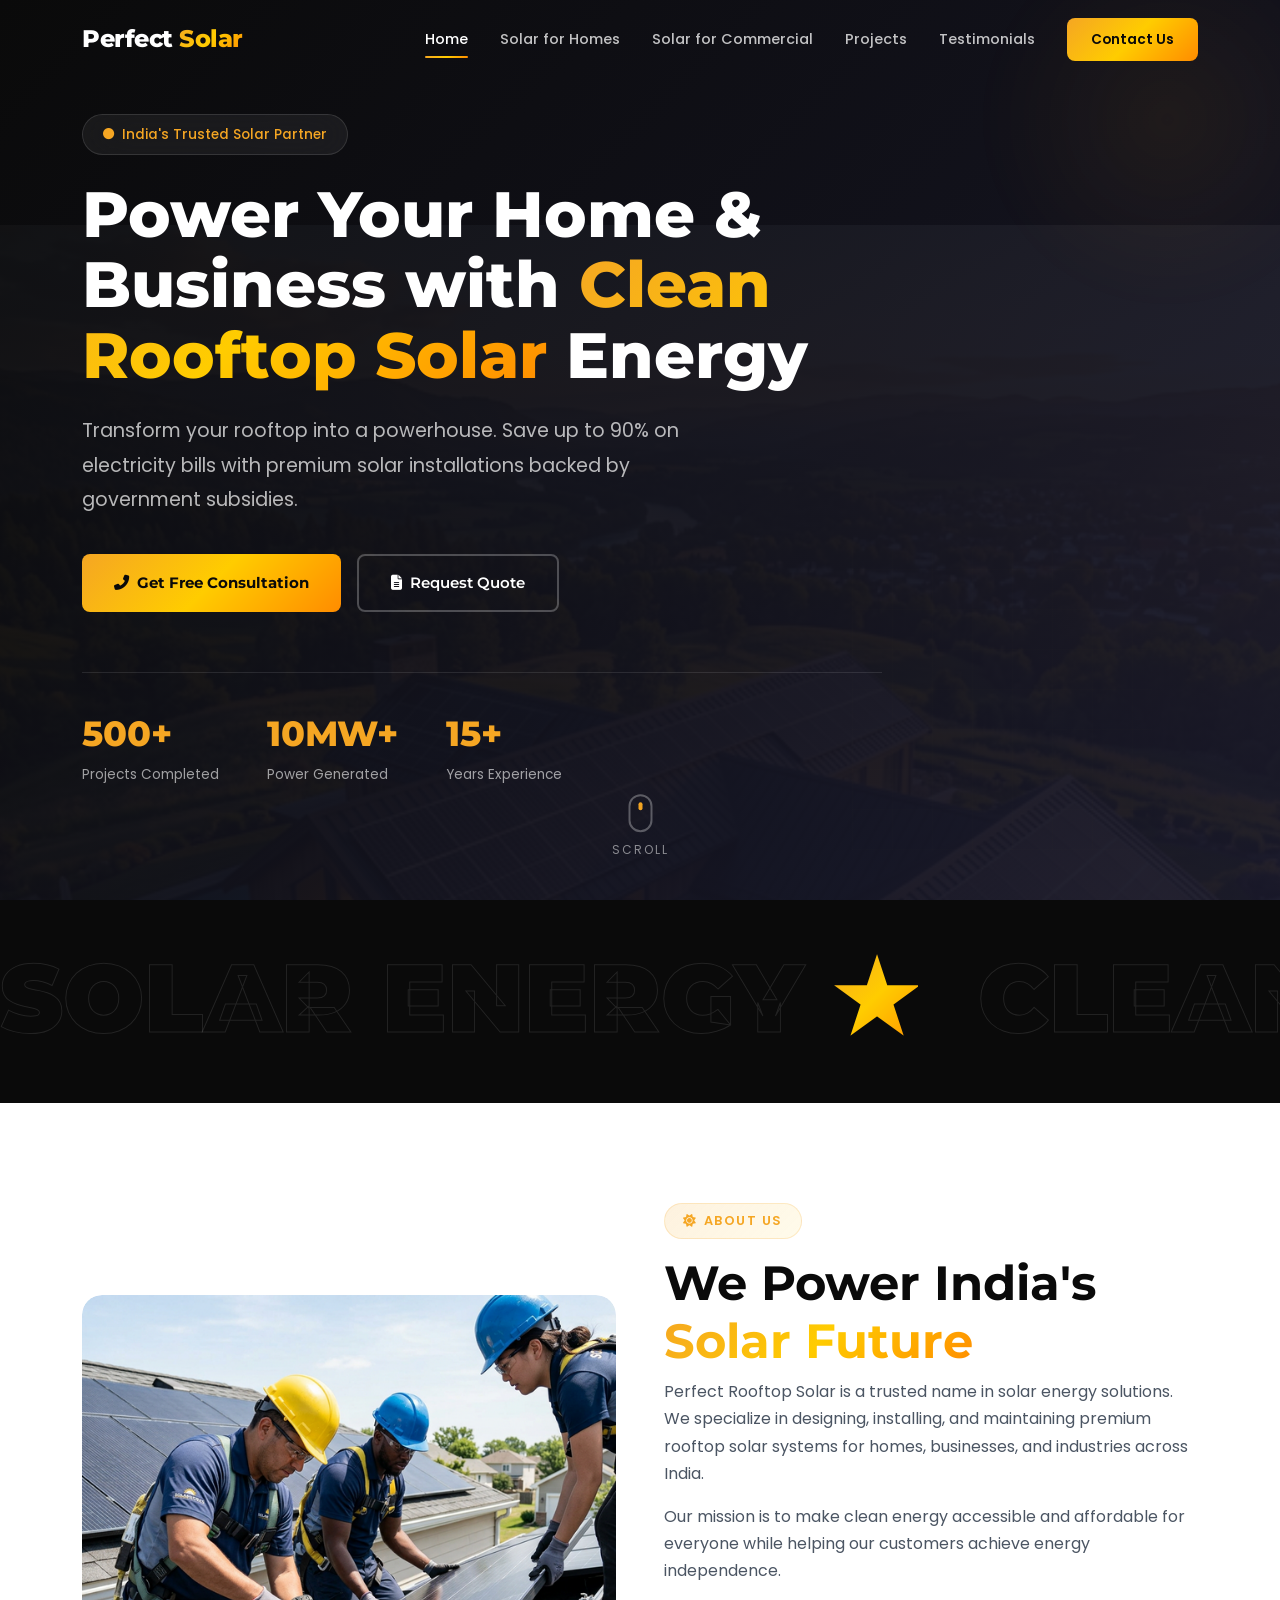
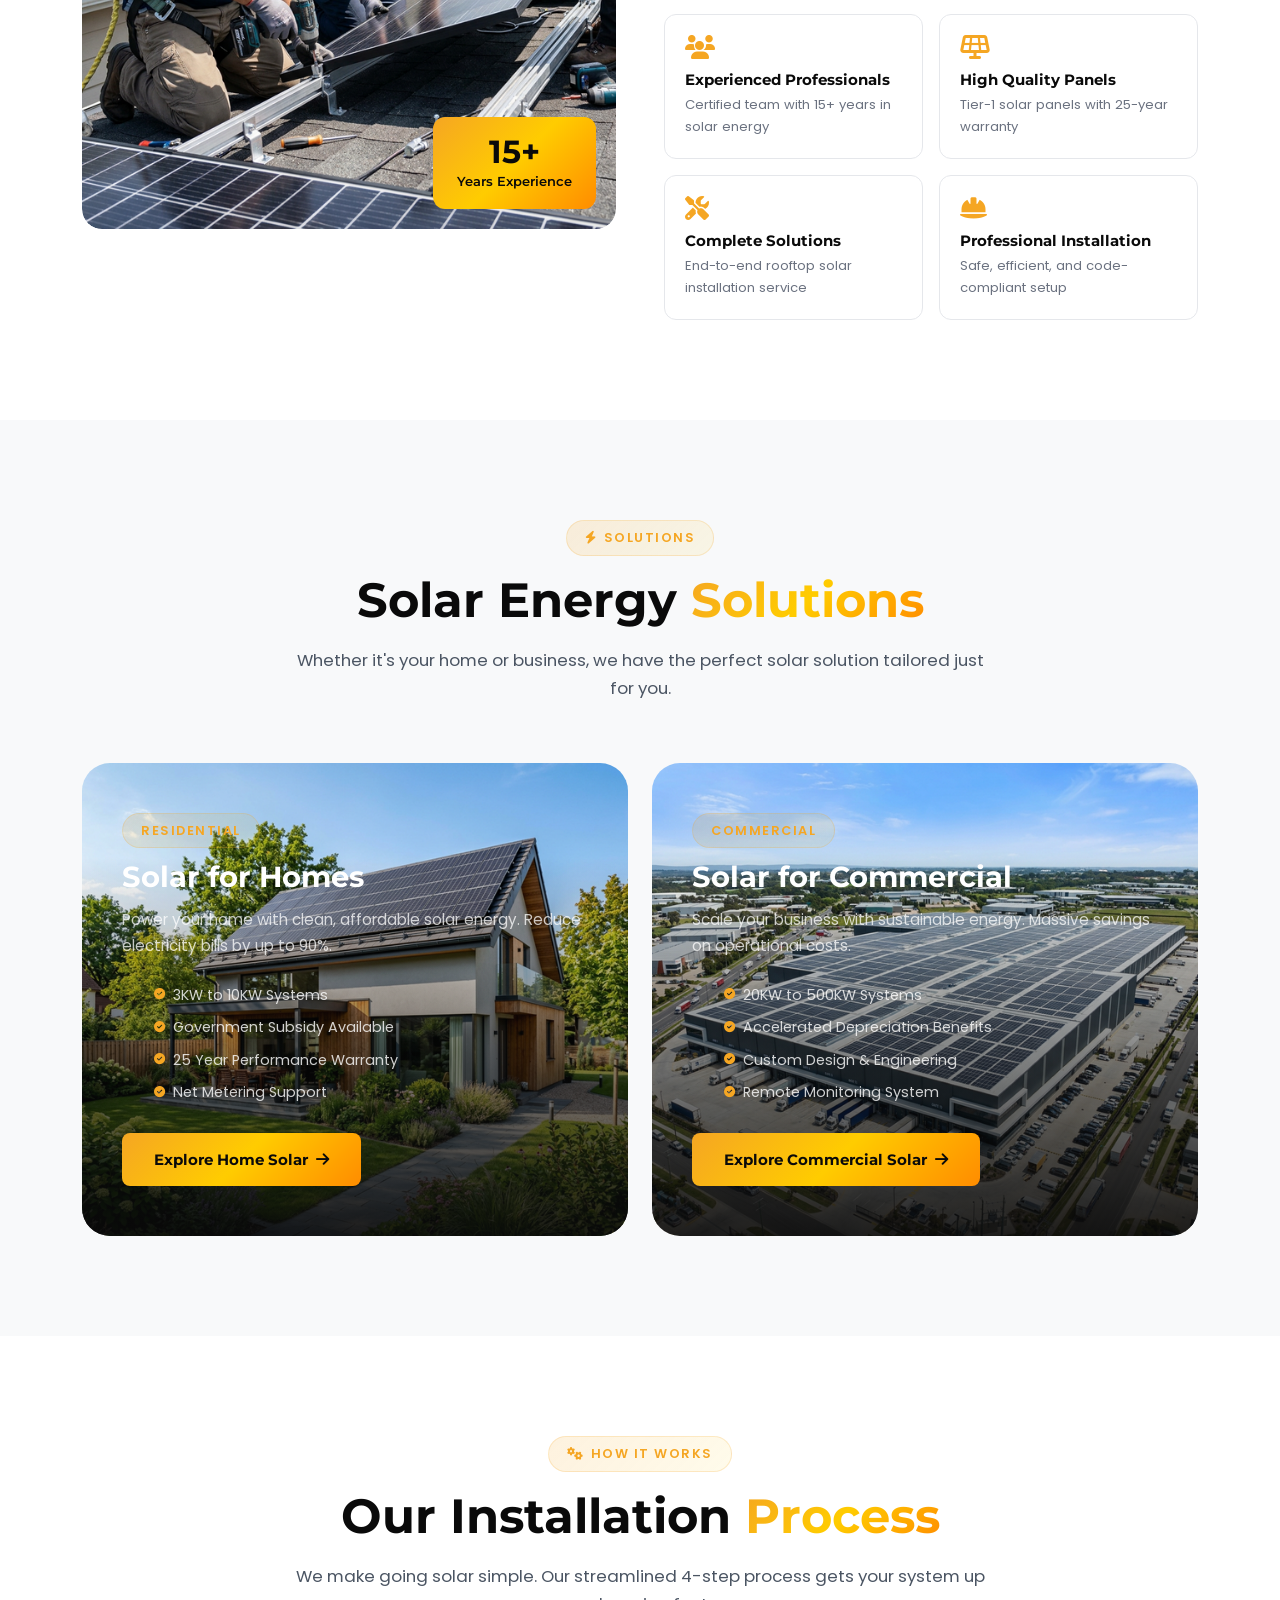
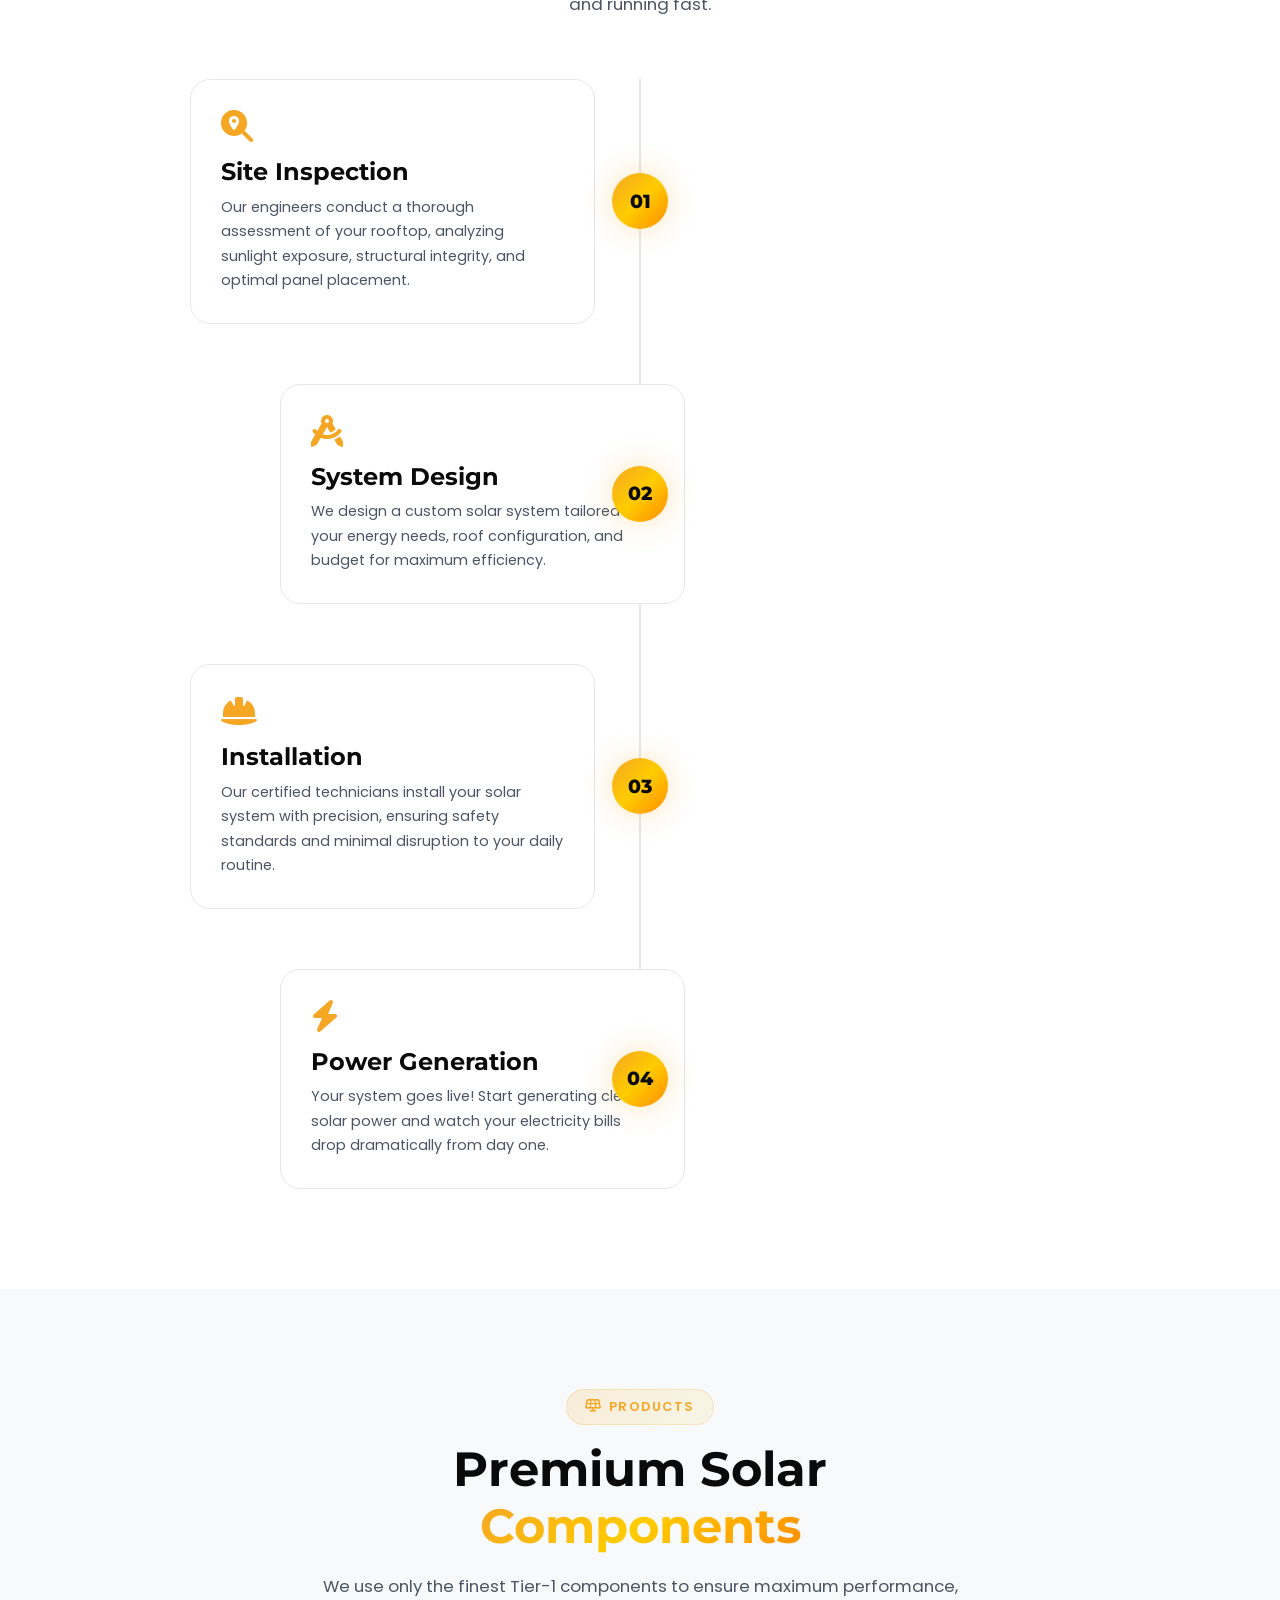
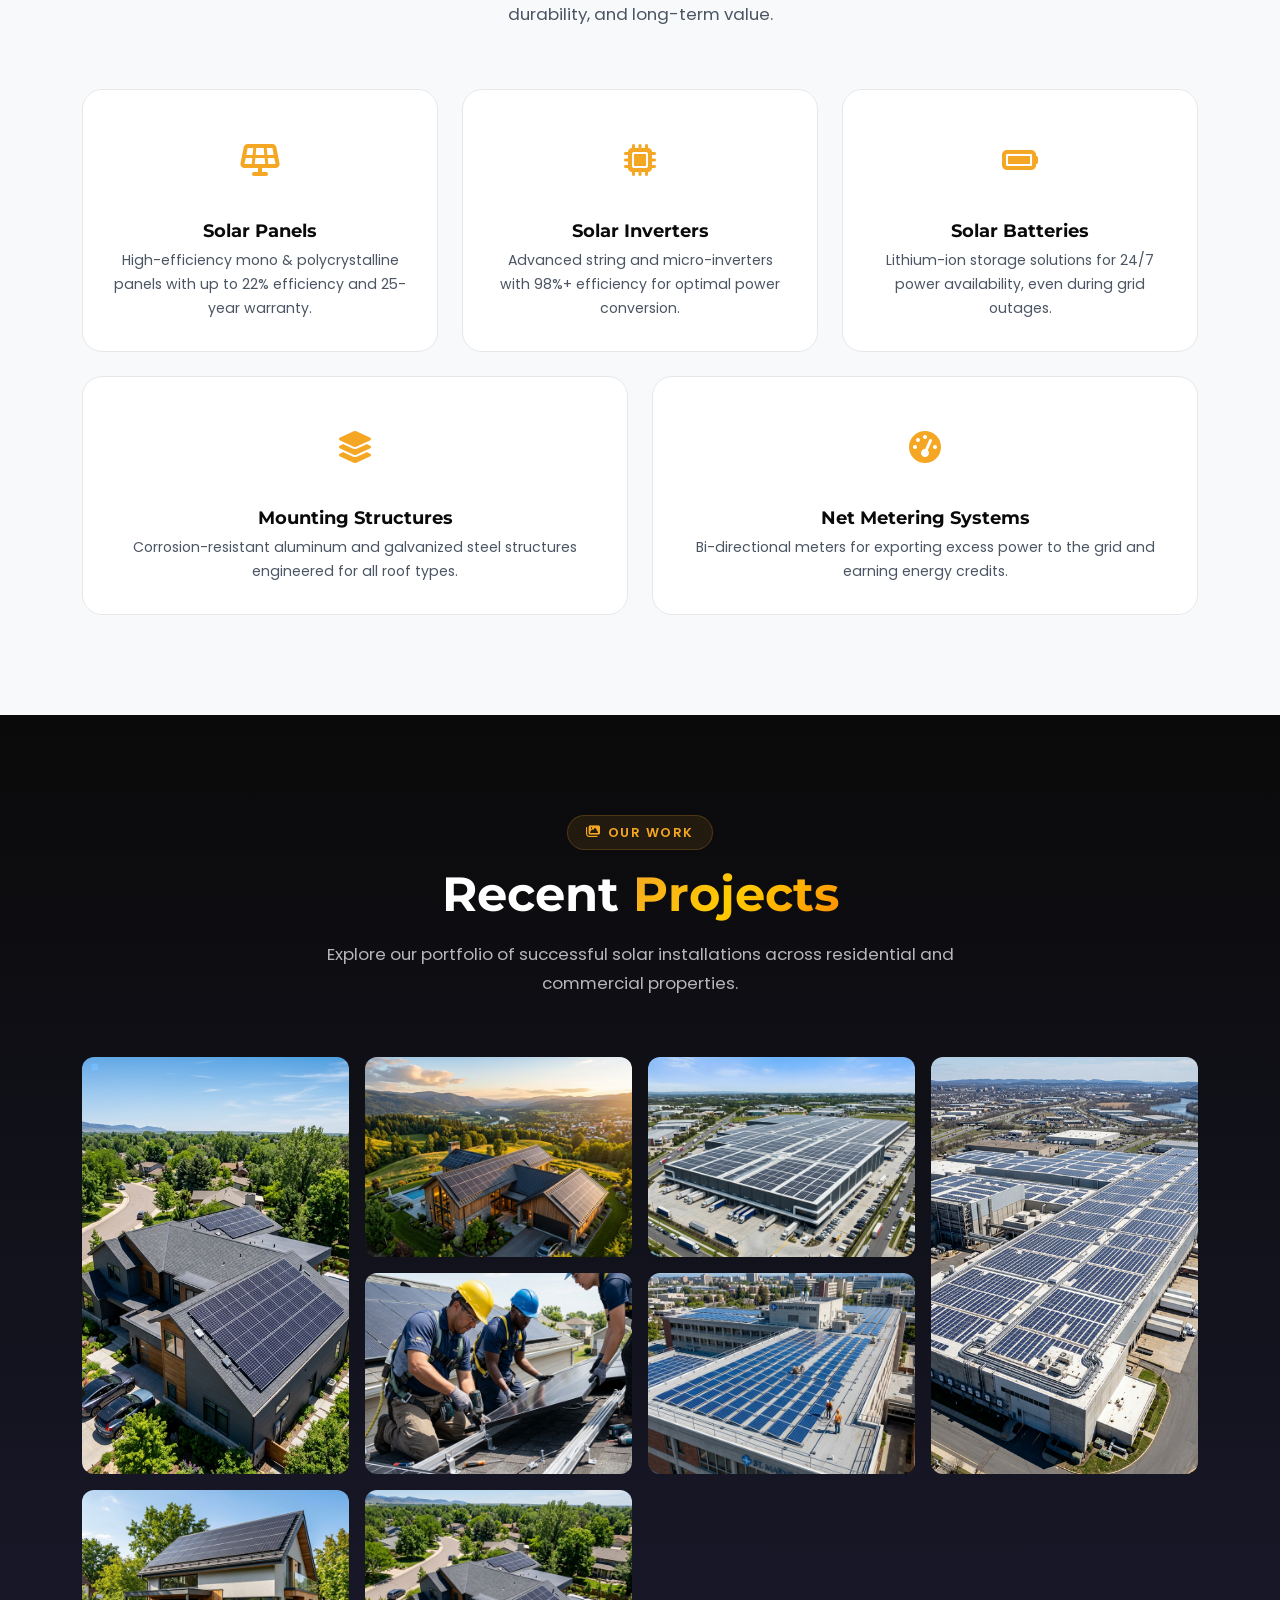
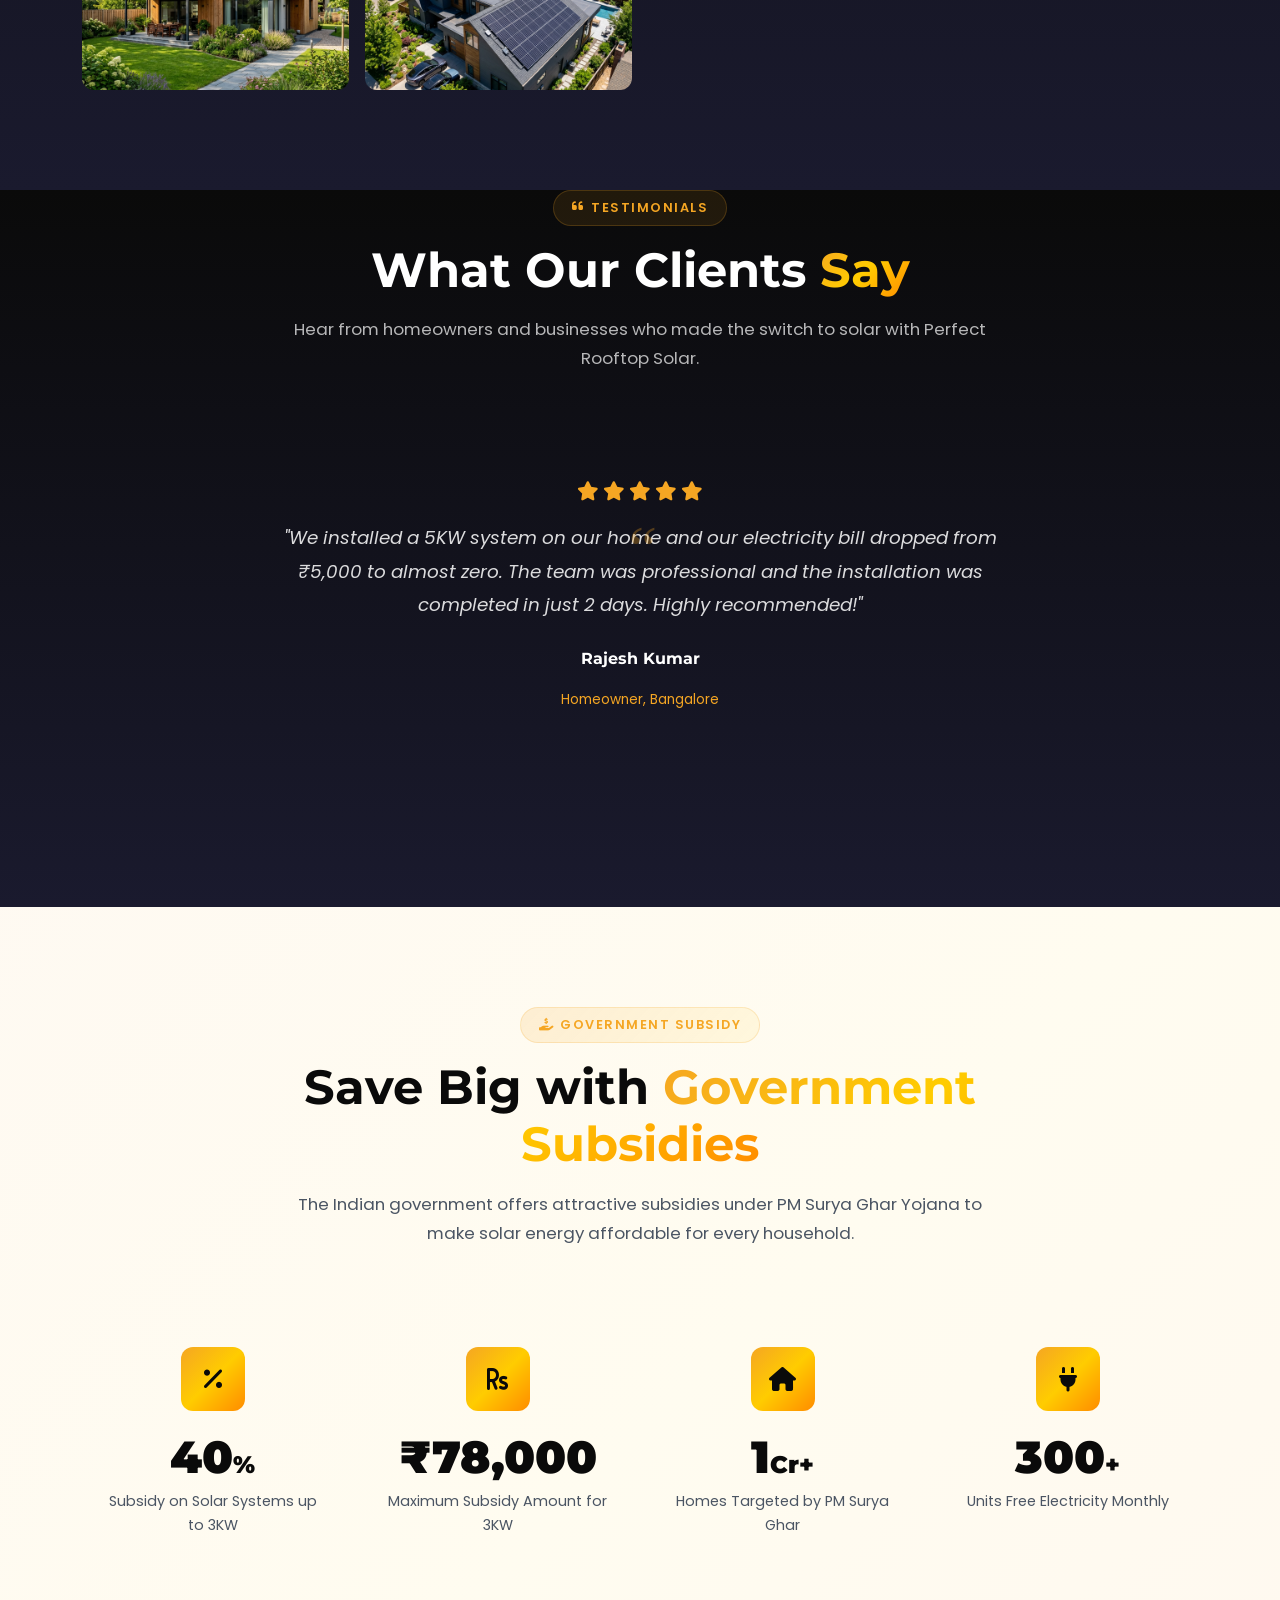
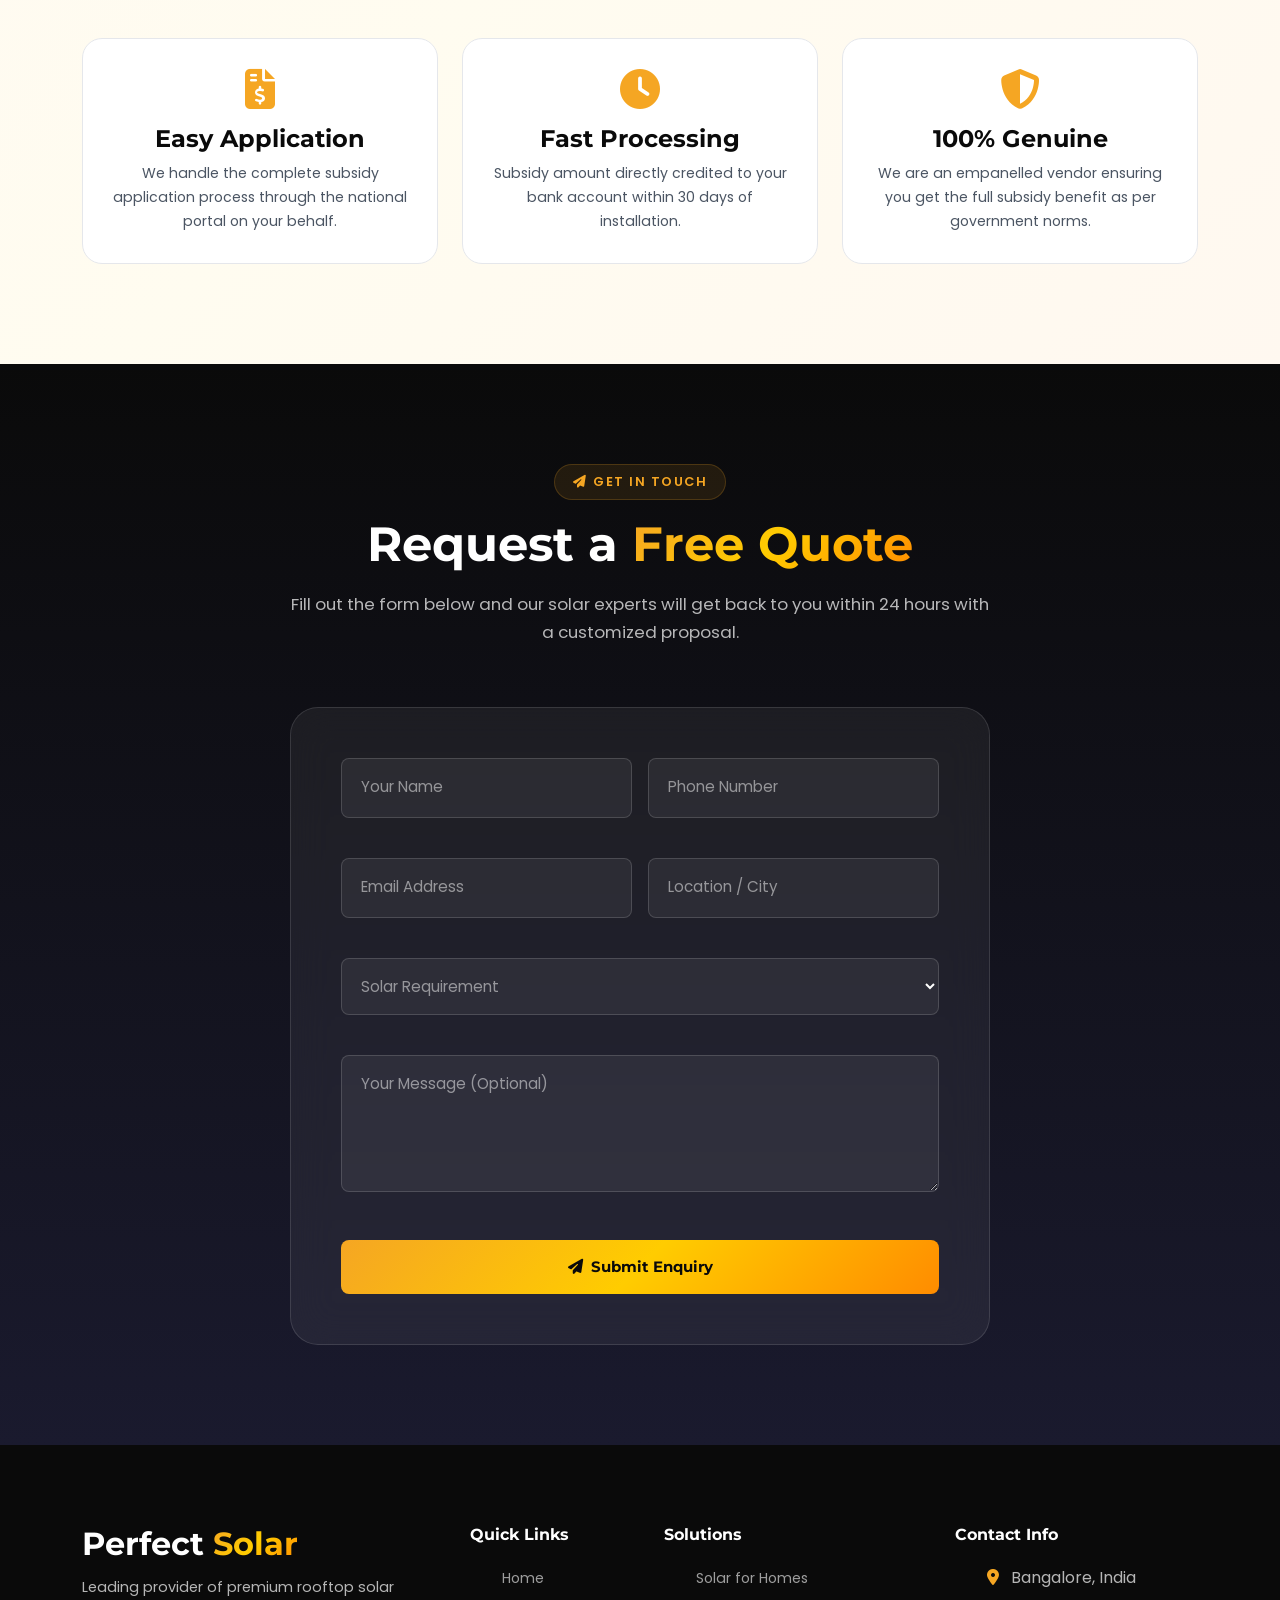
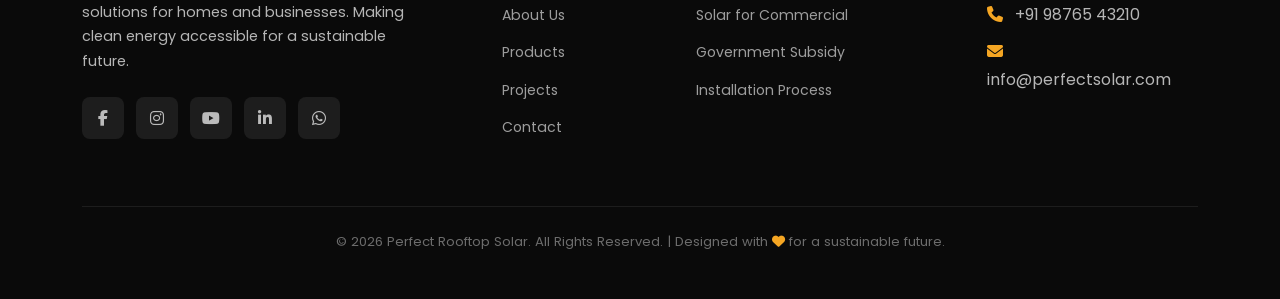
==== index.html @ 17b09c5e "first commit" ====
<!DOCTYPE html>
<html lang="en">
<head>
  <meta charset="UTF-8">
  <meta name="viewport" content="width=device-width, initial-scale=1.0">
  <meta name="description" content="Perfect Rooftop Solar - Premium solar energy solutions for homes and businesses. Get clean, affordable rooftop solar power with professional installation and government subsidies.">
  <title>Perfect Rooftop Solar — Clean Energy for Homes & Businesses</title>

  <!-- Bootstrap 5 -->
  <link href="https://cdn.jsdelivr.net/npm/bootstrap@5.3.2/dist/css/bootstrap.min.css" rel="stylesheet">
  <!-- Font Awesome 6 -->
  <link rel="stylesheet" href="https://cdnjs.cloudflare.com/ajax/libs/font-awesome/6.5.1/css/all.min.css">
  <!-- AOS -->
  <link href="https://unpkg.com/aos@2.3.4/dist/aos.css" rel="stylesheet">
  <!-- Custom CSS -->
  <link rel="stylesheet" href="css/styles.css">
</head>
<body>

  <!-- Scroll Progress -->
  <div id="scroll-progress"></div>

  <!-- Preloader -->
  <div class="preloader" id="preloader">
    <div class="preloader-sun"></div>
    <div class="preloader-text">Perfect Rooftop Solar</div>
  </div>

  <!-- ==================== NAVBAR ==================== -->
  <nav class="navbar-main" id="navbar">
    <div class="container">
      <div class="d-flex align-items-center justify-content-between">
        <a href="index.html" class="navbar-brand-logo">
          Perfect <span>Solar</span>
        </a>
        <div class="nav-links" id="navLinks">
          <a href="index.html" class="active">Home</a>
          <a href="solar-for-homes.html">Solar for Homes</a>
          <a href="solar-for-commercial.html">Solar for Commercial</a>
          <a href="#projects">Projects</a>
          <a href="#testimonials">Testimonials</a>
          <a href="contact.html" class="nav-cta">Contact Us</a>
        </div>
        <div class="hamburger" id="hamburger">
          <span></span>
          <span></span>
          <span></span>
        </div>
      </div>
    </div>
  </nav>

  <!-- Mobile Menu Overlay -->
  <div class="mobile-menu-overlay" id="mobileMenu">
    <div class="mobile-menu-links">
      <a href="index.html">Home</a>
      <a href="solar-for-homes.html">Solar for Homes</a>
      <a href="solar-for-commercial.html">Solar for Commercial</a>
      <a href="#projects">Projects</a>
      <a href="#testimonials">Testimonials</a>
      <a href="contact.html">Contact</a>
    </div>
  </div>

  <!-- ==================== HERO SECTION ==================== -->
  <section class="hero-section" id="home">
    <div class="hero-bg" style="background-image: url('images/solar-hero.png')"></div>
    <div class="hero-overlay"></div>

    <!-- Floating Elements -->
    <div class="hero-float-element sun-circle"></div>
    <div class="hero-float-element grid-lines"></div>

    <div class="container">
      <div class="hero-content">
        <div class="hero-badge" data-aos="fade-down" data-aos-delay="200">
          <i class="fas fa-circle"></i>
          India's Trusted Solar Partner
        </div>
        <h1 class="hero-title">
          Power Your Home &amp; Business with <span class="highlight">Clean Rooftop Solar</span> Energy
        </h1>
        <p class="hero-subtitle">
          Transform your rooftop into a powerhouse. Save up to 90% on electricity bills with premium solar installations backed by government subsidies.
        </p>
        <div class="hero-buttons">
          <a href="contact.html" class="btn-solar ripple">
            <i class="fas fa-phone-alt"></i> Get Free Consultation
          </a>
          <a href="#enquiry" class="btn-outline-solar">
            <i class="fas fa-file-alt"></i> Request Quote
          </a>
        </div>

        <div class="hero-stats">
          <div class="hero-stat">
            <h3><span class="counter" data-target="500">0</span>+</h3>
            <p>Projects Completed</p>
          </div>
          <div class="hero-stat">
            <h3><span class="counter" data-target="10">0</span>MW+</h3>
            <p>Power Generated</p>
          </div>
          <div class="hero-stat">
            <h3><span class="counter" data-target="15">0</span>+</h3>
            <p>Years Experience</p>
          </div>
        </div>
      </div>
    </div>

    <!-- Scroll Indicator -->
    <div class="scroll-indicator">
      <div class="scroll-mouse"></div>
      <span>Scroll</span>
    </div>
  </section>

  <!-- ==================== SCROLLING TEXT ==================== -->
  <div class="scroll-text-section">
    <div class="scroll-text-track">
      <h2>SOLAR ENERGY <span>★</span></h2>
      <h2>CLEAN POWER <span>★</span></h2>
      <h2>ROOFTOP SOLAR <span>★</span></h2>
      <h2>SAVE ENERGY <span>★</span></h2>
      <h2>SOLAR ENERGY <span>★</span></h2>
      <h2>CLEAN POWER <span>★</span></h2>
      <h2>ROOFTOP SOLAR <span>★</span></h2>
      <h2>SAVE ENERGY <span>★</span></h2>
    </div>
  </div>

  <!-- ==================== ABOUT SECTION ==================== -->
  <section class="section-padding" id="about">
    <div class="container">
      <div class="row align-items-center g-5">
        <div class="col-lg-6" data-aos="fade-right">
          <div class="about-image-wrapper">
            <img src="images/solar-about.png" alt="Solar installation team at work">
            <div class="about-image-badge">
              <h3>15+</h3>
              <p>Years Experience</p>
            </div>
          </div>
        </div>
        <div class="col-lg-6" data-aos="fade-left">
          <div class="section-badge">
            <i class="fas fa-sun"></i> About Us
          </div>
          <h2>We Power India's <span class="text-gradient">Solar Future</span></h2>
          <p>Perfect Rooftop Solar is a trusted name in solar energy solutions. We specialize in designing, installing, and maintaining premium rooftop solar systems for homes, businesses, and industries across India.</p>
          <p>Our mission is to make clean energy accessible and affordable for everyone while helping our customers achieve energy independence.</p>

          <div class="about-highlights">
            <div class="about-highlight-card" data-aos="fade-up" data-aos-delay="100">
              <i class="fas fa-users"></i>
              <h5>Experienced Professionals</h5>
              <p>Certified team with 15+ years in solar energy</p>
            </div>
            <div class="about-highlight-card" data-aos="fade-up" data-aos-delay="200">
              <i class="fas fa-solar-panel"></i>
              <h5>High Quality Panels</h5>
              <p>Tier-1 solar panels with 25-year warranty</p>
            </div>
            <div class="about-highlight-card" data-aos="fade-up" data-aos-delay="300">
              <i class="fas fa-tools"></i>
              <h5>Complete Solutions</h5>
              <p>End-to-end rooftop solar installation service</p>
            </div>
            <div class="about-highlight-card" data-aos="fade-up" data-aos-delay="400">
              <i class="fas fa-hard-hat"></i>
              <h5>Professional Installation</h5>
              <p>Safe, efficient, and code-compliant setup</p>
            </div>
          </div>
        </div>
      </div>
    </div>
  </section>

  <!-- ==================== SOLAR SOLUTIONS ==================== -->
  <section class="section-padding section-light-gray" id="solutions">
    <div class="container">
      <div class="section-header" data-aos="fade-up">
        <div class="section-badge">
          <i class="fas fa-bolt"></i> Solutions
        </div>
        <h2>Solar Energy <span class="text-gradient">Solutions</span></h2>
        <p>Whether it's your home or business, we have the perfect solar solution tailored just for you.</p>
      </div>

      <div class="row g-4">
        <div class="col-lg-6" data-aos="fade-up" data-aos-delay="100">
          <a href="solar-for-homes.html" class="solution-card">
            <div class="solution-card-bg" style="background-image: url('images/solar-home.png')"></div>
            <div class="solution-card-content">
              <div class="section-badge">Residential</div>
              <h3>Solar for Homes</h3>
              <p>Power your home with clean, affordable solar energy. Reduce electricity bills by up to 90%.</p>
              <ul>
                <li><i class="fas fa-check-circle"></i> 3KW to 10KW Systems</li>
                <li><i class="fas fa-check-circle"></i> Government Subsidy Available</li>
                <li><i class="fas fa-check-circle"></i> 25 Year Performance Warranty</li>
                <li><i class="fas fa-check-circle"></i> Net Metering Support</li>
              </ul>
              <span class="btn-solar">Explore Home Solar <i class="fas fa-arrow-right"></i></span>
            </div>
          </a>
        </div>
        <div class="col-lg-6" data-aos="fade-up" data-aos-delay="200">
          <a href="solar-for-commercial.html" class="solution-card">
            <div class="solution-card-bg" style="background-image: url('images/solar-commercial.png')"></div>
            <div class="solution-card-content">
              <div class="section-badge">Commercial</div>
              <h3>Solar for Commercial</h3>
              <p>Scale your business with sustainable energy. Massive savings on operational costs.</p>
              <ul>
                <li><i class="fas fa-check-circle"></i> 20KW to 500KW Systems</li>
                <li><i class="fas fa-check-circle"></i> Accelerated Depreciation Benefits</li>
                <li><i class="fas fa-check-circle"></i> Custom Design & Engineering</li>
                <li><i class="fas fa-check-circle"></i> Remote Monitoring System</li>
              </ul>
              <span class="btn-solar">Explore Commercial Solar <i class="fas fa-arrow-right"></i></span>
            </div>
          </a>
        </div>
      </div>
    </div>
  </section>

  <!-- ==================== INSTALLATION PROCESS ==================== -->
  <section class="section-padding" id="process">
    <div class="container">
      <div class="section-header" data-aos="fade-up">
        <div class="section-badge">
          <i class="fas fa-cogs"></i> How It Works
        </div>
        <h2>Our Installation <span class="text-gradient">Process</span></h2>
        <p>We make going solar simple. Our streamlined 4-step process gets your system up and running fast.</p>
      </div>

      <div class="process-timeline">
        <div class="process-step" data-aos="fade-up">
          <div class="process-step-content">
            <i class="fas fa-search-location"></i>
            <h4>Site Inspection</h4>
            <p>Our engineers conduct a thorough assessment of your rooftop, analyzing sunlight exposure, structural integrity, and optimal panel placement.</p>
          </div>
          <div class="process-step-number">01</div>
          <div style="width:45%"></div>
        </div>

        <div class="process-step" data-aos="fade-up" data-aos-delay="100">
          <div style="width:45%"></div>
          <div class="process-step-number">02</div>
          <div class="process-step-content">
            <i class="fas fa-drafting-compass"></i>
            <h4>System Design</h4>
            <p>We design a custom solar system tailored to your energy needs, roof configuration, and budget for maximum efficiency.</p>
          </div>
        </div>

        <div class="process-step" data-aos="fade-up" data-aos-delay="200">
          <div class="process-step-content">
            <i class="fas fa-hard-hat"></i>
            <h4>Installation</h4>
            <p>Our certified technicians install your solar system with precision, ensuring safety standards and minimal disruption to your daily routine.</p>
          </div>
          <div class="process-step-number">03</div>
          <div style="width:45%"></div>
        </div>

        <div class="process-step" data-aos="fade-up" data-aos-delay="300">
          <div style="width:45%"></div>
          <div class="process-step-number">04</div>
          <div class="process-step-content">
            <i class="fas fa-bolt"></i>
            <h4>Power Generation</h4>
            <p>Your system goes live! Start generating clean solar power and watch your electricity bills drop dramatically from day one.</p>
          </div>
        </div>
      </div>
    </div>
  </section>

  <!-- ==================== PRODUCTS SECTION ==================== -->
  <section class="section-padding section-light-gray" id="products">
    <div class="container">
      <div class="section-header" data-aos="fade-up">
        <div class="section-badge">
          <i class="fas fa-solar-panel"></i> Products
        </div>
        <h2>Premium Solar <span class="text-gradient">Components</span></h2>
        <p>We use only the finest Tier-1 components to ensure maximum performance, durability, and long-term value.</p>
      </div>

      <div class="row g-4">
        <div class="col-lg-4 col-md-6" data-aos="fade-up" data-aos-delay="100">
          <div class="product-card tilt-card">
            <div class="product-card-icon"><i class="fas fa-solar-panel"></i></div>
            <h4>Solar Panels</h4>
            <p>High-efficiency mono & polycrystalline panels with up to 22% efficiency and 25-year warranty.</p>
          </div>
        </div>
        <div class="col-lg-4 col-md-6" data-aos="fade-up" data-aos-delay="150">
          <div class="product-card tilt-card">
            <div class="product-card-icon"><i class="fas fa-microchip"></i></div>
            <h4>Solar Inverters</h4>
            <p>Advanced string and micro-inverters with 98%+ efficiency for optimal power conversion.</p>
          </div>
        </div>
        <div class="col-lg-4 col-md-6" data-aos="fade-up" data-aos-delay="200">
          <div class="product-card tilt-card">
            <div class="product-card-icon"><i class="fas fa-battery-full"></i></div>
            <h4>Solar Batteries</h4>
            <p>Lithium-ion storage solutions for 24/7 power availability, even during grid outages.</p>
          </div>
        </div>
        <div class="col-lg-6 col-md-6" data-aos="fade-up" data-aos-delay="250">
          <div class="product-card tilt-card">
            <div class="product-card-icon"><i class="fas fa-layer-group"></i></div>
            <h4>Mounting Structures</h4>
            <p>Corrosion-resistant aluminum and galvanized steel structures engineered for all roof types.</p>
          </div>
        </div>
        <div class="col-lg-6 col-md-6" data-aos="fade-up" data-aos-delay="300">
          <div class="product-card tilt-card">
            <div class="product-card-icon"><i class="fas fa-tachometer-alt"></i></div>
            <h4>Net Metering Systems</h4>
            <p>Bi-directional meters for exporting excess power to the grid and earning energy credits.</p>
          </div>
        </div>
      </div>
    </div>
  </section>

  <!-- ==================== PROJECTS GALLERY ==================== -->
  <section class="section-padding section-dark" id="projects">
    <div class="container">
      <div class="section-header" data-aos="fade-up">
        <div class="section-badge">
          <i class="fas fa-images"></i> Our Work
        </div>
        <h2>Recent <span class="text-gradient">Projects</span></h2>
        <p>Explore our portfolio of successful solar installations across residential and commercial properties.</p>
      </div>

      <div class="gallery-grid">
        <div class="gallery-item" data-aos="fade-up" data-aos-delay="100">
          <img src="images/solar-project1.png" alt="Residential solar installation">
          <div class="gallery-overlay"><i class="fas fa-expand"></i></div>
        </div>
        <div class="gallery-item" data-aos="fade-up" data-aos-delay="150">
          <img src="images/solar-hero.png" alt="Rooftop solar panels">
          <div class="gallery-overlay"><i class="fas fa-expand"></i></div>
        </div>
        <div class="gallery-item" data-aos="fade-up" data-aos-delay="200">
          <img src="images/solar-commercial.png" alt="Commercial solar project">
          <div class="gallery-overlay"><i class="fas fa-expand"></i></div>
        </div>
        <div class="gallery-item" data-aos="fade-up" data-aos-delay="250">
          <img src="images/solar-project2.png" alt="Industrial solar installation">
          <div class="gallery-overlay"><i class="fas fa-expand"></i></div>
        </div>
        <div class="gallery-item" data-aos="fade-up" data-aos-delay="300">
          <img src="images/solar-about.png" alt="Solar panel team">
          <div class="gallery-overlay"><i class="fas fa-expand"></i></div>
        </div>
        <div class="gallery-item" data-aos="fade-up" data-aos-delay="350">
          <img src="images/solar-project3.png" alt="Institutional solar project">
          <div class="gallery-overlay"><i class="fas fa-expand"></i></div>
        </div>
        <div class="gallery-item" data-aos="fade-up" data-aos-delay="400">
          <img src="images/solar-home.png" alt="Home solar setup">
          <div class="gallery-overlay"><i class="fas fa-expand"></i></div>
        </div>
        <div class="gallery-item" data-aos="fade-up" data-aos-delay="450">
          <img src="images/solar-project1.png" alt="Solar array installation">
          <div class="gallery-overlay"><i class="fas fa-expand"></i></div>
        </div>
      </div>
    </div>
  </section>

  <!-- Lightbox -->
  <div class="lightbox" id="lightbox">
    <button class="lightbox-close" id="lightboxClose"><i class="fas fa-times"></i></button>
    <button class="lightbox-nav lightbox-prev" id="lightboxPrev"><i class="fas fa-chevron-left"></i></button>
    <img src="" alt="Gallery image" id="lightboxImg">
    <button class="lightbox-nav lightbox-next" id="lightboxNext"><i class="fas fa-chevron-right"></i></button>
  </div>

  <!-- ==================== TESTIMONIALS ==================== -->
  <section class="section-padding section-dark" id="testimonials" style="padding-top: 0;">
    <div class="container">
      <div class="section-header" data-aos="fade-up">
        <div class="section-badge">
          <i class="fas fa-quote-left"></i> Testimonials
        </div>
        <h2>What Our Clients <span class="text-gradient">Say</span></h2>
        <p>Hear from homeowners and businesses who made the switch to solar with Perfect Rooftop Solar.</p>
      </div>

      <div class="testimonial-slider" data-aos="fade-up">
        <div class="testimonial-track" id="testimonialTrack">
          <div class="testimonial-card">
            <div class="stars">
              <i class="fas fa-star"></i><i class="fas fa-star"></i><i class="fas fa-star"></i><i class="fas fa-star"></i><i class="fas fa-star"></i>
            </div>
            <blockquote>"We installed a 5KW system on our home and our electricity bill dropped from ₹5,000 to almost zero. The team was professional and the installation was completed in just 2 days. Highly recommended!"</blockquote>
            <p class="author">Rajesh Kumar</p>
            <p class="role">Homeowner, Bangalore</p>
          </div>
          <div class="testimonial-card">
            <div class="stars">
              <i class="fas fa-star"></i><i class="fas fa-star"></i><i class="fas fa-star"></i><i class="fas fa-star"></i><i class="fas fa-star"></i>
            </div>
            <blockquote>"Perfect Rooftop Solar installed a 50KW system for our factory. The savings on electricity have been phenomenal. Their after-sales support and monitoring system is excellent."</blockquote>
            <p class="author">Priya Sharma</p>
            <p class="role">Factory Owner, Chennai</p>
          </div>
          <div class="testimonial-card">
            <div class="stars">
              <i class="fas fa-star"></i><i class="fas fa-star"></i><i class="fas fa-star"></i><i class="fas fa-star"></i><i class="fas fa-star"></i>
            </div>
            <blockquote>"The government subsidy process was handled completely by Perfect Solar. We got 40% subsidy on our home system. Great value for money and excellent quality panels."</blockquote>
            <p class="author">Amit Patel</p>
            <p class="role">Homeowner, Mumbai</p>
          </div>
          <div class="testimonial-card">
            <div class="stars">
              <i class="fas fa-star"></i><i class="fas fa-star"></i><i class="fas fa-star"></i><i class="fas fa-star"></i><i class="fas fa-star"></i>
            </div>
            <blockquote>"Our school campus now runs entirely on solar power. The installation was seamless and the team educated our students about renewable energy. A wonderful experience!"</blockquote>
            <p class="author">Dr. Meera Nair</p>
            <p class="role">School Principal, Kerala</p>
          </div>
        </div>
        <div class="testimonial-dots" id="testimonialDots"></div>
      </div>
    </div>
  </section>

  <!-- ==================== GOVERNMENT SUBSIDY ==================== -->
  <section class="section-padding subsidy-section" id="subsidy">
    <div class="container">
      <div class="section-header" data-aos="fade-up">
        <div class="section-badge">
          <i class="fas fa-hand-holding-usd"></i> Government Subsidy
        </div>
        <h2>Save Big with <span class="text-gradient">Government Subsidies</span></h2>
        <p>The Indian government offers attractive subsidies under PM Surya Ghar Yojana to make solar energy affordable for every household.</p>
      </div>

      <div class="row g-4 mb-60">
        <div class="col-lg-3 col-md-6" data-aos="fade-up" data-aos-delay="100">
          <div class="counter-card">
            <div class="counter-icon"><i class="fas fa-percentage"></i></div>
            <h3><span class="counter" data-target="40">0</span><span class="counter-suffix">%</span></h3>
            <p>Subsidy on Solar Systems up to 3KW</p>
          </div>
        </div>
        <div class="col-lg-3 col-md-6" data-aos="fade-up" data-aos-delay="200">
          <div class="counter-card">
            <div class="counter-icon"><i class="fas fa-rupee-sign"></i></div>
            <h3>₹<span class="counter" data-target="78000">0</span></h3>
            <p>Maximum Subsidy Amount for 3KW</p>
          </div>
        </div>
        <div class="col-lg-3 col-md-6" data-aos="fade-up" data-aos-delay="300">
          <div class="counter-card">
            <div class="counter-icon"><i class="fas fa-home"></i></div>
            <h3><span class="counter" data-target="1">0</span><span class="counter-suffix">Cr+</span></h3>
            <p>Homes Targeted by PM Surya Ghar</p>
          </div>
        </div>
        <div class="col-lg-3 col-md-6" data-aos="fade-up" data-aos-delay="400">
          <div class="counter-card">
            <div class="counter-icon"><i class="fas fa-plug"></i></div>
            <h3><span class="counter" data-target="300">0</span><span class="counter-suffix">+</span></h3>
            <p>Units Free Electricity Monthly</p>
          </div>
        </div>
      </div>

      <div class="row g-4">
        <div class="col-lg-4 col-md-6" data-aos="fade-up" data-aos-delay="100">
          <div class="subsidy-card">
            <i class="fas fa-file-invoice-dollar"></i>
            <h4>Easy Application</h4>
            <p>We handle the complete subsidy application process through the national portal on your behalf.</p>
          </div>
        </div>
        <div class="col-lg-4 col-md-6" data-aos="fade-up" data-aos-delay="200">
          <div class="subsidy-card">
            <i class="fas fa-clock"></i>
            <h4>Fast Processing</h4>
            <p>Subsidy amount directly credited to your bank account within 30 days of installation.</p>
          </div>
        </div>
        <div class="col-lg-4 col-md-6" data-aos="fade-up" data-aos-delay="300">
          <div class="subsidy-card">
            <i class="fas fa-shield-alt"></i>
            <h4>100% Genuine</h4>
            <p>We are an empanelled vendor ensuring you get the full subsidy benefit as per government norms.</p>
          </div>
        </div>
      </div>
    </div>
  </section>

  <!-- ==================== ENQUIRY FORM ==================== -->
  <section class="section-padding section-dark form-section" id="enquiry">
    <div class="container">
      <div class="section-header" data-aos="fade-up">
        <div class="section-badge">
          <i class="fas fa-paper-plane"></i> Get in Touch
        </div>
        <h2>Request a <span class="text-gradient">Free Quote</span></h2>
        <p>Fill out the form below and our solar experts will get back to you within 24 hours with a customized proposal.</p>
      </div>

      <div class="premium-form" data-aos="fade-up">
        <form id="enquiryForm">
          <div class="row g-3">
            <div class="col-md-6">
              <div class="form-floating-group">
                <input type="text" id="formName" placeholder=" " required>
                <label for="formName">Your Name</label>
              </div>
            </div>
            <div class="col-md-6">
              <div class="form-floating-group">
                <input type="tel" id="formPhone" placeholder=" " required>
                <label for="formPhone">Phone Number</label>
              </div>
            </div>
            <div class="col-md-6">
              <div class="form-floating-group">
                <input type="email" id="formEmail" placeholder=" " required>
                <label for="formEmail">Email Address</label>
              </div>
            </div>
            <div class="col-md-6">
              <div class="form-floating-group">
                <input type="text" id="formLocation" placeholder=" " required>
                <label for="formLocation">Location / City</label>
              </div>
            </div>
            <div class="col-12">
              <div class="form-floating-group">
                <select id="formRequirement" required>
                  <option value="" disabled selected></option>
                  <option value="home-3kw">Home Solar — 3KW</option>
                  <option value="home-5kw">Home Solar — 5KW</option>
                  <option value="home-10kw">Home Solar — 10KW</option>
                  <option value="commercial-20kw">Commercial — 20KW</option>
                  <option value="commercial-50kw">Commercial — 50KW</option>
                  <option value="commercial-100kw">Commercial — 100KW+</option>
                </select>
                <label for="formRequirement">Solar Requirement</label>
              </div>
            </div>
            <div class="col-12">
              <div class="form-floating-group">
                <textarea id="formMessage" placeholder=" " rows="4"></textarea>
                <label for="formMessage">Your Message (Optional)</label>
              </div>
            </div>
            <div class="col-12 text-center mt-3">
              <button type="submit" class="btn-solar ripple" style="width: 100%; justify-content: center;">
                <i class="fas fa-paper-plane"></i> Submit Enquiry
              </button>
            </div>
          </div>
        </form>
      </div>
    </div>
  </section>

  <!-- ==================== FOOTER ==================== -->
  <footer class="footer">
    <div class="container">
      <div class="row g-5">
        <div class="col-lg-4">
          <div class="footer-brand">
            <h3>Perfect <span>Solar</span></h3>
            <p>Leading provider of premium rooftop solar solutions for homes and businesses. Making clean energy accessible for a sustainable future.</p>
            <div class="footer-social mt-4">
              <a href="#"><i class="fab fa-facebook-f"></i></a>
              <a href="#"><i class="fab fa-instagram"></i></a>
              <a href="#"><i class="fab fa-youtube"></i></a>
              <a href="#"><i class="fab fa-linkedin-in"></i></a>
              <a href="#"><i class="fab fa-whatsapp"></i></a>
            </div>
          </div>
        </div>
        <div class="col-lg-2 col-md-4">
          <h5>Quick Links</h5>
          <ul class="footer-links">
            <li><a href="index.html">Home</a></li>
            <li><a href="#about">About Us</a></li>
            <li><a href="#products">Products</a></li>
            <li><a href="#projects">Projects</a></li>
            <li><a href="contact.html">Contact</a></li>
          </ul>
        </div>
        <div class="col-lg-3 col-md-4">
          <h5>Solutions</h5>
          <ul class="footer-links">
            <li><a href="solar-for-homes.html">Solar for Homes</a></li>
            <li><a href="solar-for-commercial.html">Solar for Commercial</a></li>
            <li><a href="#subsidy">Government Subsidy</a></li>
            <li><a href="#process">Installation Process</a></li>
          </ul>
        </div>
        <div class="col-lg-3 col-md-4">
          <h5>Contact Info</h5>
          <ul class="footer-links">
            <li><i class="fas fa-map-marker-alt text-solar me-2"></i> Bangalore, India</li>
            <li><i class="fas fa-phone text-solar me-2"></i> +91 98765 43210</li>
            <li><i class="fas fa-envelope text-solar me-2"></i> info@perfectsolar.com</li>
          </ul>
        </div>
      </div>
      <div class="footer-bottom">
        <p>&copy; 2026 Perfect Rooftop Solar. All Rights Reserved. | Designed with <i class="fas fa-heart text-solar"></i> for a sustainable future.</p>
      </div>
    </div>
  </footer>

  <!-- Back to Top -->
  <button class="back-to-top" id="backToTop">
    <i class="fas fa-arrow-up"></i>
  </button>

  <!-- Scripts -->
  <script src="https://cdn.jsdelivr.net/npm/bootstrap@5.3.2/dist/js/bootstrap.bundle.min.js"></script>
  <script src="https://cdnjs.cloudflare.com/ajax/libs/gsap/3.12.4/gsap.min.js"></script>
  <script src="https://cdnjs.cloudflare.com/ajax/libs/gsap/3.12.4/ScrollTrigger.min.js"></script>
  <script src="https://unpkg.com/aos@2.3.4/dist/aos.js"></script>
  <script src="js/script.js"></script>
</body>
</html>
---- css/styles.css ----
/* =============================================
   PERFECT ROOFTOP SOLAR — Premium Design System
   ============================================= */

/* --- Google Fonts --- */
@import url('https://fonts.googleapis.com/css2?family=Montserrat:wght@400;500;600;700;800;900&family=Poppins:wght@300;400;500;600;700&display=swap');

/* --- CSS Variables --- */
:root {
  /* Colors */
  --clr-dark: #0a0a0a;
  --clr-dark-2: #1a1a2e;
  --clr-dark-3: #16213e;
  --clr-dark-surface: #111827;
  --clr-dark-card: rgba(17, 24, 39, 0.85);
  --clr-white: #ffffff;
  --clr-off-white: #f8f9fa;
  --clr-gray-100: #f3f4f6;
  --clr-gray-200: #e5e7eb;
  --clr-gray-300: #d1d5db;
  --clr-gray-400: #9ca3af;
  --clr-gray-500: #6b7280;
  --clr-gray-600: #4b5563;

  /* Solar Brand Colors */
  --clr-solar-yellow: #f5a623;
  --clr-solar-gold: #ffcc00;
  --clr-solar-orange: #ff8c00;
  --clr-solar-green: #22c55e;
  --clr-solar-green-dark: #16a34a;
  --clr-solar-blue: #3b82f6;

  /* Gradients */
  --grad-solar: linear-gradient(135deg, #f5a623 0%, #ffcc00 50%, #ff8c00 100%);
  --grad-solar-soft: linear-gradient(135deg, rgba(245,166,35,0.15) 0%, rgba(255,204,0,0.08) 100%);
  --grad-dark: linear-gradient(180deg, #0a0a0a 0%, #1a1a2e 100%);
  --grad-dark-r: linear-gradient(180deg, #1a1a2e 0%, #0a0a0a 100%);
  --grad-hero: linear-gradient(135deg, rgba(10,10,10,0.9) 0%, rgba(26,26,46,0.85) 100%);

  /* Typography */
  --ff-heading: 'Montserrat', sans-serif;
  --ff-body: 'Poppins', sans-serif;

  /* Spacing */
  --section-py: 100px;
  --section-py-lg: 120px;

  /* Border Radius */
  --radius-sm: 8px;
  --radius-md: 12px;
  --radius-lg: 20px;
  --radius-xl: 28px;
  --radius-full: 50%;

  /* Shadows */
  --shadow-sm: 0 2px 8px rgba(0,0,0,0.08);
  --shadow-md: 0 4px 20px rgba(0,0,0,0.12);
  --shadow-lg: 0 8px 40px rgba(0,0,0,0.18);
  --shadow-xl: 0 16px 60px rgba(0,0,0,0.25);
  --shadow-glow: 0 0 30px rgba(245,166,35,0.3);
  --shadow-glow-lg: 0 0 60px rgba(245,166,35,0.4);

  /* Glassmorphism */
  --glass-bg: rgba(255,255,255,0.06);
  --glass-bg-light: rgba(255,255,255,0.1);
  --glass-border: rgba(255,255,255,0.12);
  --glass-blur: blur(20px);

  /* Transitions */
  --transition-fast: 0.2s cubic-bezier(0.4,0,0.2,1);
  --transition-base: 0.35s cubic-bezier(0.4,0,0.2,1);
  --transition-smooth: 0.5s cubic-bezier(0.25,0.46,0.45,0.94);
  --transition-spring: 0.6s cubic-bezier(0.175,0.885,0.32,1.275);
}

/* --- Reset & Base --- */
*,
*::before,
*::after {
  margin: 0;
  padding: 0;
  box-sizing: border-box;
}

html {
  scroll-behavior: smooth;
  overflow-x: hidden;
}

body {
  font-family: var(--ff-body);
  font-weight: 400;
  color: var(--clr-gray-600);
  background: var(--clr-white);
  line-height: 1.7;
  overflow-x: hidden;
  -webkit-font-smoothing: antialiased;
  -moz-osx-font-smoothing: grayscale;
}

h1, h2, h3, h4, h5, h6 {
  font-family: var(--ff-heading);
  font-weight: 700;
  line-height: 1.2;
  color: var(--clr-dark);
}

h1 { font-size: clamp(2.5rem, 5vw, 4.5rem); }
h2 { font-size: clamp(2rem, 4vw, 3rem); }
h3 { font-size: clamp(1.5rem, 3vw, 2rem); }
h4 { font-size: clamp(1.2rem, 2vw, 1.5rem); }

p { margin-bottom: 1rem; }

a {
  text-decoration: none;
  color: inherit;
  transition: var(--transition-fast);
}

img {
  max-width: 100%;
  height: auto;
  display: block;
}

ul { list-style: none; }

/* Selection color */
::selection {
  background: var(--clr-solar-yellow);
  color: var(--clr-dark);
}

/* --- Scroll Progress Bar --- */
#scroll-progress {
  position: fixed;
  top: 0;
  left: 0;
  height: 3px;
  background: var(--grad-solar);
  z-index: 10000;
  width: 0%;
  transition: none;
}

/* --- Preloader --- */
.preloader {
  position: fixed;
  inset: 0;
  background: var(--clr-dark);
  z-index: 99999;
  display: flex;
  align-items: center;
  justify-content: center;
  flex-direction: column;
  gap: 20px;
}

.preloader-sun {
  width: 60px;
  height: 60px;
  border-radius: 50%;
  background: var(--grad-solar);
  box-shadow: var(--shadow-glow-lg);
  animation: pulse-sun 1.2s ease-in-out infinite;
}

.preloader-text {
  font-family: var(--ff-heading);
  font-weight: 700;
  font-size: 1.1rem;
  color: var(--clr-solar-yellow);
  letter-spacing: 3px;
  text-transform: uppercase;
}

@keyframes pulse-sun {
  0%, 100% { transform: scale(1); opacity: 1; }
  50% { transform: scale(1.3); opacity: 0.7; }
}

/* =============================================
   NAVBAR
   ============================================= */
.navbar-main {
  position: fixed;
  top: 0;
  left: 0;
  width: 100%;
  z-index: 9000;
  padding: 18px 0;
  transition: var(--transition-base);
}

.navbar-main.scrolled {
  background: rgba(10, 10, 10, 0.92);
  backdrop-filter: blur(25px);
  -webkit-backdrop-filter: blur(25px);
  padding: 10px 0;
  box-shadow: 0 2px 30px rgba(0,0,0,0.3);
}

.navbar-brand-logo {
  font-family: var(--ff-heading);
  font-weight: 800;
  font-size: 1.5rem;
  color: var(--clr-white) !important;
  letter-spacing: -0.5px;
}

.navbar-brand-logo span {
  background: var(--grad-solar);
  -webkit-background-clip: text;
  -webkit-text-fill-color: transparent;
  background-clip: text;
}

.nav-links {
  display: flex;
  align-items: center;
  gap: 32px;
}

.nav-links a {
  color: rgba(255,255,255,0.75);
  font-size: 0.9rem;
  font-weight: 500;
  position: relative;
  padding: 4px 0;
  transition: var(--transition-fast);
}

.nav-links a::after {
  content: '';
  position: absolute;
  bottom: -2px;
  left: 0;
  width: 0;
  height: 2px;
  background: var(--grad-solar);
  transition: var(--transition-base);
  border-radius: 2px;
}

.nav-links a:hover,
.nav-links a.active {
  color: var(--clr-white);
}

.nav-links a:hover::after,
.nav-links a.active::after {
  width: 100%;
}

.nav-cta {
  background: var(--grad-solar) !important;
  color: var(--clr-dark) !important;
  padding: 10px 24px !important;
  border-radius: var(--radius-sm) !important;
  font-weight: 600 !important;
  font-size: 0.85rem !important;
  transition: var(--transition-base) !important;
  border: none;
}

.nav-cta:hover {
  transform: translateY(-2px);
  box-shadow: var(--shadow-glow);
}

.nav-cta::after {
  display: none !important;
}

/* Hamburger */
.hamburger {
  display: none;
  flex-direction: column;
  gap: 6px;
  cursor: pointer;
  z-index: 9999;
  padding: 8px;
}

.hamburger span {
  display: block;
  width: 28px;
  height: 2px;
  background: var(--clr-white);
  transition: var(--transition-base);
  border-radius: 2px;
}

.hamburger.active span:nth-child(1) {
  transform: translateY(8px) rotate(45deg);
}

.hamburger.active span:nth-child(2) {
  opacity: 0;
  transform: translateX(-10px);
}

.hamburger.active span:nth-child(3) {
  transform: translateY(-8px) rotate(-45deg);
}

/* Mobile Menu Overlay */
.mobile-menu-overlay {
  position: fixed;
  inset: 0;
  background: rgba(10, 10, 10, 0.95);
  backdrop-filter: blur(30px);
  -webkit-backdrop-filter: blur(30px);
  z-index: 8999;
  display: flex;
  align-items: center;
  justify-content: center;
  opacity: 0;
  visibility: hidden;
  transition: var(--transition-base);
}

.mobile-menu-overlay.open {
  opacity: 1;
  visibility: visible;
}

.mobile-menu-links {
  display: flex;
  flex-direction: column;
  align-items: center;
  gap: 28px;
}

.mobile-menu-links a {
  color: var(--clr-white);
  font-family: var(--ff-heading);
  font-size: 1.8rem;
  font-weight: 700;
  opacity: 0;
  transform: translateX(-60px);
  transition: var(--transition-base);
}

.mobile-menu-links a:hover {
  color: var(--clr-solar-yellow);
}

@media (max-width: 991px) {
  .nav-links { display: none; }
  .hamburger { display: flex; }
}

/* =============================================
   HERO SECTION
   ============================================= */
.hero-section {
  position: relative;
  min-height: 100vh;
  display: flex;
  align-items: center;
  background: var(--clr-dark);
  overflow: hidden;
}

.hero-bg {
  position: absolute;
  inset: 0;
  background-size: cover;
  background-position: center;
  background-repeat: no-repeat;
  opacity: 0.35;
  transform: scale(1.1);
}

.hero-overlay {
  position: absolute;
  inset: 0;
  background: var(--grad-hero);
}

.hero-content {
  position: relative;
  z-index: 10;
  max-width: 800px;
}

.hero-badge {
  display: inline-flex;
  align-items: center;
  gap: 8px;
  padding: 8px 20px;
  background: var(--glass-bg);
  border: 1px solid var(--glass-border);
  border-radius: 50px;
  color: var(--clr-solar-yellow);
  font-size: 0.85rem;
  font-weight: 500;
  margin-bottom: 24px;
  backdrop-filter: var(--glass-blur);
}

.hero-badge i {
  font-size: 0.7rem;
}

.hero-title {
  color: var(--clr-white);
  font-weight: 800;
  margin-bottom: 24px;
  line-height: 1.1;
}

.hero-title .highlight {
  background: var(--grad-solar);
  -webkit-background-clip: text;
  -webkit-text-fill-color: transparent;
  background-clip: text;
}

.hero-subtitle {
  color: rgba(255,255,255,0.7);
  font-size: clamp(1rem, 1.5vw, 1.2rem);
  max-width: 600px;
  margin-bottom: 36px;
  line-height: 1.8;
}

.hero-buttons {
  display: flex;
  gap: 16px;
  flex-wrap: wrap;
}

.hero-stats {
  display: flex;
  gap: 48px;
  margin-top: 60px;
  padding-top: 40px;
  border-top: 1px solid rgba(255,255,255,0.1);
}

.hero-stat h3 {
  color: var(--clr-solar-yellow);
  font-size: 2.2rem;
  font-weight: 800;
}

.hero-stat p {
  color: rgba(255,255,255,0.6);
  font-size: 0.85rem;
  margin: 0;
}

/* Floating Solar Elements */
.hero-float-element {
  position: absolute;
  z-index: 5;
  opacity: 0.15;
  pointer-events: none;
}

.hero-float-element.sun-circle {
  width: 400px;
  height: 400px;
  border-radius: 50%;
  background: radial-gradient(circle, rgba(245,166,35,0.4) 0%, transparent 70%);
  top: -100px;
  right: -100px;
}

.hero-float-element.grid-lines {
  width: 300px;
  height: 300px;
  bottom: 50px;
  right: 10%;
  background: repeating-linear-gradient(
    0deg,
    rgba(245,166,35,0.1) 0px,
    transparent 1px,
    transparent 40px
  ),
  repeating-linear-gradient(
    90deg,
    rgba(245,166,35,0.1) 0px,
    transparent 1px,
    transparent 40px
  );
}

/* Scroll Indicator */
.scroll-indicator {
  position: absolute;
  bottom: 40px;
  left: 50%;
  transform: translateX(-50%);
  z-index: 10;
  display: flex;
  flex-direction: column;
  align-items: center;
  gap: 8px;
}

.scroll-indicator span {
  color: rgba(255,255,255,0.5);
  font-size: 0.75rem;
  letter-spacing: 2px;
  text-transform: uppercase;
}

.scroll-mouse {
  width: 24px;
  height: 38px;
  border: 2px solid rgba(255,255,255,0.3);
  border-radius: 12px;
  position: relative;
}

.scroll-mouse::before {
  content: '';
  position: absolute;
  top: 6px;
  left: 50%;
  transform: translateX(-50%);
  width: 4px;
  height: 8px;
  border-radius: 4px;
  background: var(--clr-solar-yellow);
  animation: scroll-down 2s ease-in-out infinite;
}

@keyframes scroll-down {
  0% { opacity: 1; transform: translateX(-50%) translateY(0); }
  100% { opacity: 0; transform: translateX(-50%) translateY(16px); }
}

/* =============================================
   BUTTONS
   ============================================= */
.btn-solar {
  display: inline-flex;
  align-items: center;
  gap: 8px;
  padding: 14px 32px;
  background: var(--grad-solar);
  color: var(--clr-dark);
  font-family: var(--ff-heading);
  font-weight: 700;
  font-size: 0.95rem;
  border-radius: var(--radius-sm);
  border: none;
  cursor: pointer;
  transition: var(--transition-base);
  position: relative;
  overflow: hidden;
}

.btn-solar::before {
  content: '';
  position: absolute;
  inset: 0;
  background: rgba(255,255,255,0.2);
  transform: translateX(-100%);
  transition: var(--transition-base);
}

.btn-solar:hover {
  transform: translateY(-3px);
  box-shadow: var(--shadow-glow);
  color: var(--clr-dark);
}

.btn-solar:hover::before {
  transform: translateX(0);
}

.btn-outline-solar {
  display: inline-flex;
  align-items: center;
  gap: 8px;
  padding: 14px 32px;
  background: transparent;
  color: var(--clr-white);
  font-family: var(--ff-heading);
  font-weight: 600;
  font-size: 0.95rem;
  border-radius: var(--radius-sm);
  border: 2px solid rgba(255,255,255,0.25);
  cursor: pointer;
  transition: var(--transition-base);
}

.btn-outline-solar:hover {
  border-color: var(--clr-solar-yellow);
  color: var(--clr-solar-yellow);
  transform: translateY(-3px);
  background: rgba(245,166,35,0.08);
}

.btn-dark {
  display: inline-flex;
  align-items: center;
  gap: 8px;
  padding: 14px 32px;
  background: var(--clr-dark);
  color: var(--clr-white);
  font-family: var(--ff-heading);
  font-weight: 600;
  font-size: 0.95rem;
  border-radius: var(--radius-sm);
  border: none;
  cursor: pointer;
  transition: var(--transition-base);
}

.btn-dark:hover {
  background: var(--clr-dark-2);
  transform: translateY(-3px);
  box-shadow: var(--shadow-lg);
  color: var(--clr-white);
}

/* Ripple effect */
.ripple {
  position: relative;
  overflow: hidden;
}

.ripple-wave {
  position: absolute;
  border-radius: 50%;
  background: rgba(255,255,255,0.4);
  transform: scale(0);
  animation: ripple-anim 0.6s linear;
  pointer-events: none;
}

@keyframes ripple-anim {
  to { transform: scale(4); opacity: 0; }
}

/* =============================================
   SECTION STYLES
   ============================================= */
.section-padding {
  padding: var(--section-py) 0;
}

.section-padding-lg {
  padding: var(--section-py-lg) 0;
}

.section-dark {
  background: var(--grad-dark);
  color: var(--clr-white);
}

.section-dark h2,
.section-dark h3,
.section-dark h4 {
  color: var(--clr-white);
}

.section-dark p {
  color: rgba(255,255,255,0.7);
}

.section-light-gray {
  background: var(--clr-off-white);
}

.section-header {
  text-align: center;
  max-width: 700px;
  margin: 0 auto 60px;
}

.section-badge {
  display: inline-flex;
  align-items: center;
  gap: 6px;
  padding: 6px 18px;
  background: var(--grad-solar-soft);
  border: 1px solid rgba(245,166,35,0.2);
  border-radius: 50px;
  color: var(--clr-solar-yellow);
  font-size: 0.8rem;
  font-weight: 600;
  text-transform: uppercase;
  letter-spacing: 1.5px;
  margin-bottom: 16px;
}

.section-dark .section-badge {
  background: rgba(245,166,35,0.1);
}

.section-header h2 {
  margin-bottom: 16px;
}

.section-header p {
  font-size: 1.05rem;
}

/* =============================================
   ABOUT SECTION
   ============================================= */
.about-image-wrapper {
  position: relative;
  border-radius: var(--radius-lg);
  overflow: hidden;
}

.about-image-wrapper img {
  width: 100%;
  height: 100%;
  object-fit: cover;
  border-radius: var(--radius-lg);
}

.about-image-badge {
  position: absolute;
  bottom: 20px;
  right: 20px;
  background: var(--grad-solar);
  color: var(--clr-dark);
  padding: 16px 24px;
  border-radius: var(--radius-md);
  font-family: var(--ff-heading);
  text-align: center;
}

.about-image-badge h3 {
  font-size: 2rem;
  color: var(--clr-dark);
  margin-bottom: 0;
}

.about-image-badge p {
  font-size: 0.8rem;
  font-weight: 600;
  margin: 0;
  color: var(--clr-dark);
}

.about-highlights {
  display: grid;
  grid-template-columns: 1fr 1fr;
  gap: 16px;
  margin-top: 30px;
}

.about-highlight-card {
  padding: 20px;
  border-radius: var(--radius-md);
  background: var(--clr-white);
  border: 1px solid var(--clr-gray-200);
  transition: var(--transition-base);
}

.about-highlight-card:hover {
  border-color: var(--clr-solar-yellow);
  box-shadow: var(--shadow-glow);
  transform: translateY(-4px);
}

.about-highlight-card i {
  font-size: 1.5rem;
  color: var(--clr-solar-yellow);
  margin-bottom: 12px;
}

.about-highlight-card h5 {
  font-size: 0.95rem;
  font-weight: 700;
  margin-bottom: 4px;
}

.about-highlight-card p {
  font-size: 0.82rem;
  margin: 0;
  color: var(--clr-gray-500);
}

/* =============================================
   SOLAR SOLUTIONS CARDS
   ============================================= */
.solution-card {
  position: relative;
  padding: 50px 40px;
  border-radius: var(--radius-xl);
  overflow: hidden;
  min-height: 450px;
  display: flex;
  flex-direction: column;
  justify-content: flex-end;
  transition: var(--transition-smooth);
  cursor: pointer;
}

.solution-card::before {
  content: '';
  position: absolute;
  inset: 0;
  background: linear-gradient(180deg, transparent 20%, rgba(10,10,10,0.9) 100%);
  z-index: 1;
}

.solution-card-bg {
  position: absolute;
  inset: 0;
  background-size: cover;
  background-position: center;
  transition: var(--transition-smooth);
}

.solution-card:hover .solution-card-bg {
  transform: scale(1.08);
}

.solution-card:hover {
  transform: translateY(-8px);
  box-shadow: var(--shadow-xl);
}

.solution-card-content {
  position: relative;
  z-index: 2;
}

.solution-card-content .section-badge {
  margin-bottom: 12px;
}

.solution-card-content h3 {
  color: var(--clr-white);
  font-size: 1.8rem;
  margin-bottom: 12px;
}

.solution-card-content p {
  color: rgba(255,255,255,0.75);
  margin-bottom: 20px;
  font-size: 0.95rem;
}

.solution-card-content ul {
  margin-bottom: 24px;
}

.solution-card-content ul li {
  color: rgba(255,255,255,0.8);
  font-size: 0.9rem;
  padding: 4px 0;
  display: flex;
  align-items: center;
  gap: 8px;
}

.solution-card-content ul li i {
  color: var(--clr-solar-yellow);
  font-size: 0.7rem;
}

/* =============================================
   INSTALLATION PROCESS TIMELINE
   ============================================= */
.process-timeline {
  position: relative;
  max-width: 900px;
  margin: 0 auto;
}

.process-timeline::before {
  content: '';
  position: absolute;
  left: 50%;
  transform: translateX(-50%);
  top: 0;
  bottom: 0;
  width: 2px;
  background: var(--clr-gray-200);
}

.process-step {
  display: flex;
  align-items: center;
  margin-bottom: 60px;
  position: relative;
}

.process-step:last-child {
  margin-bottom: 0;
}

.process-step:nth-child(even) {
  flex-direction: row-reverse;
}

.process-step-content {
  width: 45%;
  padding: 30px;
  background: var(--clr-white);
  border-radius: var(--radius-lg);
  border: 1px solid var(--clr-gray-200);
  transition: var(--transition-base);
}

.process-step-content:hover {
  border-color: var(--clr-solar-yellow);
  box-shadow: var(--shadow-glow);
  transform: translateY(-4px);
}

.process-step-number {
  position: absolute;
  left: 50%;
  transform: translateX(-50%);
  width: 56px;
  height: 56px;
  border-radius: var(--radius-full);
  background: var(--grad-solar);
  display: flex;
  align-items: center;
  justify-content: center;
  font-family: var(--ff-heading);
  font-weight: 800;
  font-size: 1.2rem;
  color: var(--clr-dark);
  z-index: 2;
  box-shadow: var(--shadow-glow);
}

.process-step-content h4 {
  margin-bottom: 8px;
}

.process-step-content p {
  font-size: 0.9rem;
  margin: 0;
}

.process-step-content i {
  font-size: 2rem;
  color: var(--clr-solar-yellow);
  margin-bottom: 16px;
}

@media (max-width: 767px) {
  .process-timeline::before {
    left: 24px;
  }
  .process-step,
  .process-step:nth-child(even) {
    flex-direction: row;
    padding-left: 70px;
  }
  .process-step-content {
    width: 100%;
  }
  .process-step-number {
    left: 24px;
    transform: translateX(-50%);
    width: 44px;
    height: 44px;
    font-size: 1rem;
  }
}

/* =============================================
   PRODUCTS SECTION
   ============================================= */
.product-card {
  padding: 30px;
  border-radius: var(--radius-lg);
  background: var(--clr-white);
  border: 1px solid var(--clr-gray-200);
  text-align: center;
  transition: var(--transition-base);
  transform-style: preserve-3d;
  perspective: 800px;
}

.product-card:hover {
  border-color: var(--clr-solar-yellow);
  box-shadow: var(--shadow-glow);
  transform: translateY(-8px);
}

.product-card-icon {
  width: 80px;
  height: 80px;
  border-radius: var(--radius-md);
  background: var(--grad-solar-soft);
  display: flex;
  align-items: center;
  justify-content: center;
  margin: 0 auto 20px;
  font-size: 2rem;
  color: var(--clr-solar-yellow);
  transition: var(--transition-base);
}

.product-card:hover .product-card-icon {
  background: var(--grad-solar);
  color: var(--clr-dark);
  transform: scale(1.1) rotateY(10deg);
}

.product-card h4 {
  margin-bottom: 8px;
  font-size: 1.1rem;
}

.product-card p {
  font-size: 0.88rem;
  margin: 0;
}

/* =============================================
   PROJECTS GALLERY
   ============================================= */
.gallery-grid {
  display: grid;
  grid-template-columns: repeat(4, 1fr);
  gap: 16px;
}

.gallery-item {
  position: relative;
  border-radius: var(--radius-md);
  overflow: hidden;
  cursor: pointer;
  aspect-ratio: 4/3;
}

.gallery-item:nth-child(1),
.gallery-item:nth-child(4) {
  grid-row: span 2;
  aspect-ratio: auto;
}

.gallery-item img {
  width: 100%;
  height: 100%;
  object-fit: cover;
  transition: var(--transition-smooth);
}

.gallery-item:hover img {
  transform: scale(1.1);
}

.gallery-overlay {
  position: absolute;
  inset: 0;
  background: rgba(10,10,10,0.6);
  display: flex;
  align-items: center;
  justify-content: center;
  opacity: 0;
  transition: var(--transition-base);
}

.gallery-item:hover .gallery-overlay {
  opacity: 1;
}

.gallery-overlay i {
  font-size: 2rem;
  color: var(--clr-white);
  transform: scale(0.5);
  transition: var(--transition-spring);
}

.gallery-item:hover .gallery-overlay i {
  transform: scale(1);
}

@media (max-width: 767px) {
  .gallery-grid {
    grid-template-columns: repeat(2, 1fr);
  }
  .gallery-item:nth-child(1),
  .gallery-item:nth-child(4) {
    grid-row: span 1;
  }
}

/* Lightbox */
.lightbox {
  position: fixed;
  inset: 0;
  background: rgba(0,0,0,0.95);
  z-index: 99998;
  display: flex;
  align-items: center;
  justify-content: center;
  opacity: 0;
  visibility: hidden;
  transition: var(--transition-base);
}

.lightbox.open {
  opacity: 1;
  visibility: visible;
}

.lightbox img {
  max-width: 85%;
  max-height: 85vh;
  border-radius: var(--radius-md);
  object-fit: contain;
}

.lightbox-close {
  position: absolute;
  top: 20px;
  right: 30px;
  font-size: 2rem;
  color: var(--clr-white);
  cursor: pointer;
  transition: var(--transition-fast);
  background: none;
  border: none;
}

.lightbox-close:hover {
  color: var(--clr-solar-yellow);
  transform: rotate(90deg);
}

.lightbox-nav {
  position: absolute;
  top: 50%;
  transform: translateY(-50%);
  font-size: 2rem;
  color: var(--clr-white);
  cursor: pointer;
  background: rgba(255,255,255,0.1);
  border: none;
  width: 50px;
  height: 50px;
  border-radius: var(--radius-full);
  display: flex;
  align-items: center;
  justify-content: center;
  transition: var(--transition-fast);
}

.lightbox-nav:hover {
  background: var(--clr-solar-yellow);
  color: var(--clr-dark);
}

.lightbox-prev { left: 20px; }
.lightbox-next { right: 20px; }

/* =============================================
   TESTIMONIALS
   ============================================= */
.testimonial-slider {
  position: relative;
  overflow: hidden;
  max-width: 800px;
  margin: 0 auto;
}

.testimonial-track {
  display: flex;
  transition: transform 0.6s cubic-bezier(0.25,0.46,0.45,0.94);
}

.testimonial-card {
  min-width: 100%;
  padding: 50px 40px;
  text-align: center;
}

.testimonial-card .stars {
  color: var(--clr-solar-yellow);
  font-size: 1.2rem;
  margin-bottom: 20px;
  display: flex;
  justify-content: center;
  gap: 4px;
}

.testimonial-card blockquote {
  font-size: 1.15rem;
  font-style: italic;
  color: rgba(255,255,255,0.85);
  line-height: 1.8;
  margin-bottom: 24px;
  position: relative;
}

.testimonial-card blockquote::before {
  content: '\201C';
  font-size: 4rem;
  color: var(--clr-solar-yellow);
  position: absolute;
  top: -30px;
  left: 50%;
  transform: translateX(-50%);
  opacity: 0.3;
  font-family: serif;
}

.testimonial-card .author {
  font-family: var(--ff-heading);
  font-weight: 700;
  font-size: 1rem;
  color: var(--clr-white);
}

.testimonial-card .role {
  font-size: 0.85rem;
  color: var(--clr-solar-yellow);
}

.testimonial-dots {
  display: flex;
  justify-content: center;
  gap: 10px;
  margin-top: 30px;
}

.testimonial-dot {
  width: 10px;
  height: 10px;
  border-radius: var(--radius-full);
  background: rgba(255,255,255,0.2);
  cursor: pointer;
  transition: var(--transition-fast);
  border: none;
}

.testimonial-dot.active {
  background: var(--clr-solar-yellow);
  width: 30px;
  border-radius: 5px;
}

/* =============================================
   COUNTERS / STATS
   ============================================= */
.counter-card {
  text-align: center;
  padding: 40px 20px;
}

.counter-card .counter-icon {
  width: 64px;
  height: 64px;
  border-radius: var(--radius-md);
  background: var(--grad-solar);
  display: flex;
  align-items: center;
  justify-content: center;
  margin: 0 auto 20px;
  font-size: 1.5rem;
  color: var(--clr-dark);
}

.counter-card h3 {
  font-size: 2.8rem;
  font-weight: 900;
  margin-bottom: 4px;
}

.counter-card h3 .counter-suffix {
  font-size: 1.5rem;
}

.counter-card p {
  font-size: 0.9rem;
  margin: 0;
}

.section-dark .counter-card h3 {
  background: var(--grad-solar);
  -webkit-background-clip: text;
  -webkit-text-fill-color: transparent;
  background-clip: text;
}

/* =============================================
   GOVERNMENT SUBSIDY SECTION
   ============================================= */
.subsidy-section {
  position: relative;
  overflow: hidden;
}

.subsidy-section::before {
  content: '';
  position: absolute;
  inset: 0;
  background: var(--grad-solar);
  opacity: 0.06;
}

.subsidy-card {
  padding: 30px;
  border-radius: var(--radius-lg);
  background: var(--clr-white);
  border: 1px solid var(--clr-gray-200);
  text-align: center;
  transition: var(--transition-base);
}

.subsidy-card:hover {
  transform: translateY(-6px);
  box-shadow: var(--shadow-glow);
  border-color: var(--clr-solar-yellow);
}

.subsidy-card i {
  font-size: 2.5rem;
  color: var(--clr-solar-yellow);
  margin-bottom: 16px;
}

.subsidy-card h4 {
  margin-bottom: 8px;
}

.subsidy-card p {
  font-size: 0.88rem;
  margin: 0;
}

/* =============================================
   ENQUIRY FORM
   ============================================= */
.form-section {
  position: relative;
}

.premium-form {
  max-width: 700px;
  margin: 0 auto;
  padding: 50px;
  border-radius: var(--radius-xl);
  background: var(--glass-bg);
  border: 1px solid var(--glass-border);
  backdrop-filter: var(--glass-blur);
}

.form-floating-group {
  position: relative;
  margin-bottom: 24px;
}

.form-floating-group input,
.form-floating-group textarea,
.form-floating-group select {
  width: 100%;
  padding: 16px 20px;
  background: rgba(255,255,255,0.06);
  border: 1px solid rgba(255,255,255,0.15);
  border-radius: var(--radius-sm);
  color: var(--clr-white);
  font-family: var(--ff-body);
  font-size: 0.95rem;
  transition: var(--transition-base);
  outline: none;
}

.form-floating-group input:focus,
.form-floating-group textarea:focus,
.form-floating-group select:focus {
  border-color: var(--clr-solar-yellow);
  box-shadow: 0 0 20px rgba(245,166,35,0.15);
  background: rgba(255,255,255,0.08);
}

.form-floating-group label {
  position: absolute;
  top: 16px;
  left: 20px;
  color: rgba(255,255,255,0.5);
  font-size: 0.95rem;
  pointer-events: none;
  transition: var(--transition-base);
}

.form-floating-group input:focus ~ label,
.form-floating-group input:not(:placeholder-shown) ~ label,
.form-floating-group textarea:focus ~ label,
.form-floating-group textarea:not(:placeholder-shown) ~ label,
.form-floating-group select:focus ~ label,
.form-floating-group select:valid ~ label {
  top: -10px;
  left: 14px;
  font-size: 0.75rem;
  color: var(--clr-solar-yellow);
  background: var(--clr-dark);
  padding: 2px 8px;
  border-radius: 4px;
}

.form-floating-group textarea {
  min-height: 120px;
  resize: vertical;
}

.form-floating-group select option {
  background: var(--clr-dark);
  color: var(--clr-white);
}

/* Light theme form */
.form-light .form-floating-group input,
.form-light .form-floating-group textarea,
.form-light .form-floating-group select {
  background: var(--clr-gray-100);
  border-color: var(--clr-gray-200);
  color: var(--clr-dark);
}

.form-light .form-floating-group input:focus,
.form-light .form-floating-group textarea:focus,
.form-light .form-floating-group select:focus {
  border-color: var(--clr-solar-yellow);
  background: var(--clr-white);
}

.form-light .form-floating-group label {
  color: var(--clr-gray-500);
}

.form-light .form-floating-group input:focus ~ label,
.form-light .form-floating-group input:not(:placeholder-shown) ~ label,
.form-light .form-floating-group textarea:focus ~ label,
.form-light .form-floating-group textarea:not(:placeholder-shown) ~ label {
  color: var(--clr-solar-yellow);
  background: var(--clr-white);
}

.form-light .premium-form {
  background: var(--clr-white);
  border-color: var(--clr-gray-200);
  backdrop-filter: none;
}

/* =============================================
   CAPACITY CARDS (Homes / Commercial pages)
   ============================================= */
.capacity-card {
  padding: 40px 30px;
  border-radius: var(--radius-lg);
  background: var(--clr-white);
  border: 2px solid var(--clr-gray-200);
  text-align: center;
  transition: var(--transition-base);
  position: relative;
  overflow: hidden;
}

.capacity-card.featured {
  border-color: var(--clr-solar-yellow);
  transform: scale(1.05);
}

.capacity-card.featured::before {
  content: 'Popular';
  position: absolute;
  top: 20px;
  right: -30px;
  background: var(--grad-solar);
  color: var(--clr-dark);
  font-size: 0.75rem;
  font-weight: 700;
  padding: 4px 40px;
  transform: rotate(45deg);
}

.capacity-card:hover {
  border-color: var(--clr-solar-yellow);
  transform: translateY(-8px);
  box-shadow: var(--shadow-glow);
}

.capacity-card.featured:hover {
  transform: scale(1.05) translateY(-8px);
}

.capacity-card .capacity-value {
  font-size: 3rem;
  font-weight: 900;
  background: var(--grad-solar);
  -webkit-background-clip: text;
  -webkit-text-fill-color: transparent;
  background-clip: text;
  margin-bottom: 4px;
}

.capacity-card .capacity-label {
  font-family: var(--ff-heading);
  font-size: 0.9rem;
  font-weight: 600;
  color: var(--clr-gray-500);
  text-transform: uppercase;
  letter-spacing: 1px;
  margin-bottom: 24px;
}

.capacity-card ul {
  text-align: left;
  margin-bottom: 24px;
}

.capacity-card ul li {
  padding: 8px 0;
  font-size: 0.9rem;
  color: var(--clr-gray-600);
  border-bottom: 1px solid var(--clr-gray-100);
  display: flex;
  align-items: center;
  gap: 10px;
}

.capacity-card ul li:last-child {
  border-bottom: none;
}

.capacity-card ul li i {
  color: var(--clr-solar-green);
  font-size: 0.8rem;
}

/* =============================================
   INDUSTRIES / BENEFITS GRID
   ============================================= */
.industry-card {
  padding: 30px;
  border-radius: var(--radius-lg);
  background: var(--glass-bg);
  border: 1px solid var(--glass-border);
  text-align: center;
  transition: var(--transition-base);
  backdrop-filter: var(--glass-blur);
}

.industry-card:hover {
  background: var(--glass-bg-light);
  border-color: var(--clr-solar-yellow);
  transform: translateY(-6px);
  box-shadow: var(--shadow-glow);
}

.industry-card i {
  font-size: 2.5rem;
  color: var(--clr-solar-yellow);
  margin-bottom: 16px;
}

.industry-card h4 {
  color: var(--clr-white);
  margin-bottom: 8px;
  font-size: 1.1rem;
}

.industry-card p {
  font-size: 0.85rem;
  margin: 0;
}

/* =============================================
   CONTACT PAGE
   ============================================= */
.contact-info-card {
  padding: 30px;
  border-radius: var(--radius-lg);
  background: var(--clr-white);
  border: 1px solid var(--clr-gray-200);
  text-align: center;
  transition: var(--transition-base);
  height: 100%;
}

.contact-info-card:hover {
  border-color: var(--clr-solar-yellow);
  box-shadow: var(--shadow-glow);
  transform: translateY(-6px);
}

.contact-info-card .info-icon {
  width: 60px;
  height: 60px;
  border-radius: var(--radius-md);
  background: var(--grad-solar-soft);
  display: flex;
  align-items: center;
  justify-content: center;
  margin: 0 auto 16px;
  font-size: 1.3rem;
  color: var(--clr-solar-yellow);
  transition: var(--transition-base);
}

.contact-info-card:hover .info-icon {
  background: var(--grad-solar);
  color: var(--clr-dark);
}

.contact-info-card h4 {
  font-size: 1rem;
  margin-bottom: 6px;
}

.contact-info-card p {
  font-size: 0.88rem;
  margin: 0;
}

.contact-map {
  border-radius: var(--radius-lg);
  overflow: hidden;
  border: 1px solid var(--clr-gray-200);
}

.contact-map iframe {
  width: 100%;
  height: 400px;
  border: 0;
}

/* =============================================
   FOOTER
   ============================================= */
.footer {
  background: var(--clr-dark);
  padding: 80px 0 30px;
  color: rgba(255,255,255,0.7);
}

.footer-brand h3 {
  color: var(--clr-white);
  margin-bottom: 12px;
}

.footer-brand h3 span {
  background: var(--grad-solar);
  -webkit-background-clip: text;
  -webkit-text-fill-color: transparent;
  background-clip: text;
}

.footer-brand p {
  font-size: 0.9rem;
}

.footer h5 {
  color: var(--clr-white);
  font-weight: 700;
  font-size: 1rem;
  margin-bottom: 20px;
}

.footer-links li {
  margin-bottom: 10px;
}

.footer-links a {
  color: rgba(255,255,255,0.6);
  font-size: 0.88rem;
  transition: var(--transition-fast);
}

.footer-links a:hover {
  color: var(--clr-solar-yellow);
  padding-left: 6px;
}

.footer-social {
  display: flex;
  gap: 12px;
}

.footer-social a {
  width: 42px;
  height: 42px;
  border-radius: var(--radius-sm);
  background: rgba(255,255,255,0.08);
  display: flex;
  align-items: center;
  justify-content: center;
  color: rgba(255,255,255,0.7);
  transition: var(--transition-base);
}

.footer-social a:hover {
  background: var(--grad-solar);
  color: var(--clr-dark);
  transform: translateY(-4px);
}

.footer-bottom {
  border-top: 1px solid rgba(255,255,255,0.08);
  margin-top: 50px;
  padding-top: 24px;
  text-align: center;
  font-size: 0.82rem;
  color: rgba(255,255,255,0.4);
}

/* =============================================
   BACK TO TOP
   ============================================= */
.back-to-top {
  position: fixed;
  bottom: 30px;
  right: 30px;
  width: 48px;
  height: 48px;
  border-radius: var(--radius-full);
  background: var(--grad-solar);
  color: var(--clr-dark);
  display: flex;
  align-items: center;
  justify-content: center;
  font-size: 1.2rem;
  cursor: pointer;
  z-index: 1000;
  opacity: 0;
  visibility: hidden;
  transform: translateY(20px);
  transition: var(--transition-base);
  border: none;
  box-shadow: var(--shadow-glow);
}

.back-to-top.visible {
  opacity: 1;
  visibility: visible;
  transform: translateY(0);
}

.back-to-top:hover {
  transform: translateY(-4px) scale(1.1);
}

/* =============================================
   PAGE HEADER (inner pages)
   ============================================= */
.page-header {
  padding: 160px 0 80px;
  background: var(--grad-dark);
  position: relative;
  overflow: hidden;
}

.page-header::before {
  content: '';
  position: absolute;
  top: -50%;
  right: -20%;
  width: 600px;
  height: 600px;
  border-radius: 50%;
  background: radial-gradient(circle, rgba(245,166,35,0.12) 0%, transparent 70%);
}

.page-header h1 {
  color: var(--clr-white);
  margin-bottom: 16px;
}

.page-header p {
  color: rgba(255,255,255,0.7);
  font-size: 1.1rem;
  max-width: 600px;
}

.page-breadcrumb {
  display: flex;
  align-items: center;
  gap: 8px;
  margin-bottom: 20px;
  font-size: 0.85rem;
}

.page-breadcrumb a {
  color: rgba(255,255,255,0.5);
}

.page-breadcrumb a:hover {
  color: var(--clr-solar-yellow);
}

.page-breadcrumb span {
  color: var(--clr-solar-yellow);
}

.page-breadcrumb i {
  color: rgba(255,255,255,0.3);
  font-size: 0.7rem;
}

/* Benefits Grid */
.benefit-card {
  padding: 30px;
  border-radius: var(--radius-lg);
  background: var(--clr-white);
  border: 1px solid var(--clr-gray-200);
  transition: var(--transition-base);
  height: 100%;
}

.benefit-card:hover {
  border-color: var(--clr-solar-yellow);
  box-shadow: var(--shadow-glow);
  transform: translateY(-6px);
}

.benefit-card .benefit-icon {
  width: 56px;
  height: 56px;
  border-radius: var(--radius-md);
  background: var(--grad-solar-soft);
  display: flex;
  align-items: center;
  justify-content: center;
  font-size: 1.4rem;
  color: var(--clr-solar-yellow);
  margin-bottom: 16px;
  transition: var(--transition-base);
}

.benefit-card:hover .benefit-icon {
  background: var(--grad-solar);
  color: var(--clr-dark);
}

.benefit-card h4 {
  font-size: 1.05rem;
  margin-bottom: 8px;
}

.benefit-card p {
  font-size: 0.88rem;
  margin: 0;
}

/* =============================================
   HORIZONTAL SCROLL TEXT
   ============================================= */
.scroll-text-section {
  overflow: hidden;
  padding: 40px 0;
  background: var(--clr-dark);
}

.scroll-text-track {
  display: flex;
  white-space: nowrap;
  animation: scroll-text 20s linear infinite;
}

.scroll-text-track h2 {
  font-size: clamp(3rem, 8vw, 6rem);
  font-weight: 900;
  color: transparent;
  -webkit-text-stroke: 1px rgba(255,255,255,0.1);
  margin-right: 60px;
  flex-shrink: 0;
}

.scroll-text-track h2 span {
  -webkit-text-stroke: 0;
  background: var(--grad-solar);
  -webkit-background-clip: text;
  -webkit-text-fill-color: transparent;
  background-clip: text;
}

@keyframes scroll-text {
  0% { transform: translateX(0); }
  100% { transform: translateX(-50%); }
}

/* =============================================
   UTILITIES
   ============================================= */
.text-solar {
  color: var(--clr-solar-yellow);
}

.text-gradient {
  background: var(--grad-solar);
  -webkit-background-clip: text;
  -webkit-text-fill-color: transparent;
  background-clip: text;
}

.bg-solar-soft {
  background: var(--grad-solar-soft);
}

.mb-60 { margin-bottom: 60px; }

/* AOS custom overrides */
[data-aos] {
  transition-timing-function: cubic-bezier(0.25,0.46,0.45,0.94) !important;
}

/* =============================================
   RESPONSIVE ADJUSTMENTS
   ============================================= */
@media (max-width: 1199px) {
  :root {
    --section-py: 80px;
    --section-py-lg: 100px;
  }
}

@media (max-width: 991px) {
  .hero-stats {
    gap: 32px;
  }
  .about-highlights {
    grid-template-columns: 1fr;
  }
  .solution-card {
    min-height: 380px;
  }
}

@media (max-width: 767px) {
  :root {
    --section-py: 60px;
    --section-py-lg: 80px;
  }

  .hero-buttons {
    flex-direction: column;
  }

  .hero-stats {
    flex-direction: column;
    gap: 20px;
  }

  .premium-form {
    padding: 30px 20px;
  }

  .testimonial-card {
    padding: 30px 20px;
  }

  .capacity-card.featured {
    transform: none;
  }

  .capacity-card.featured:hover {
    transform: translateY(-8px);
  }
}

@media (max-width: 575px) {
  .hero-section {
    padding: 0 16px;
  }
}
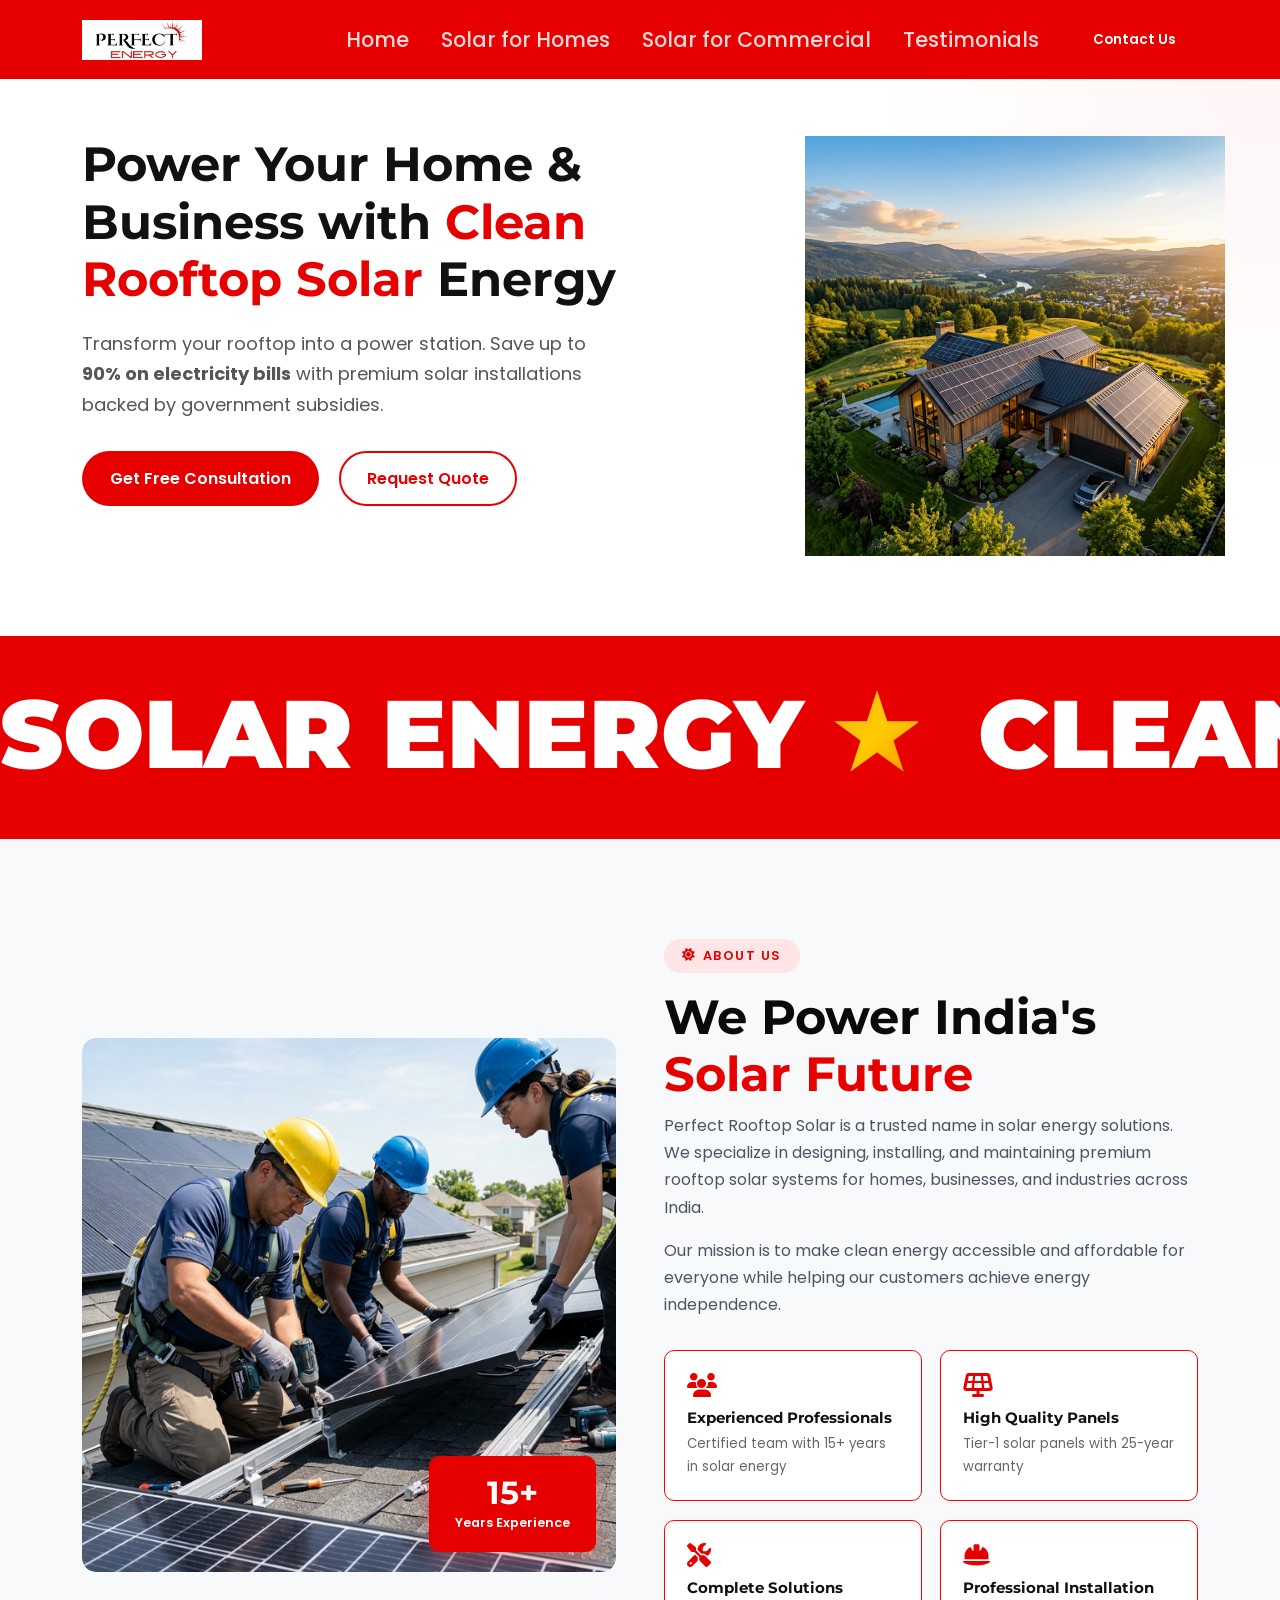
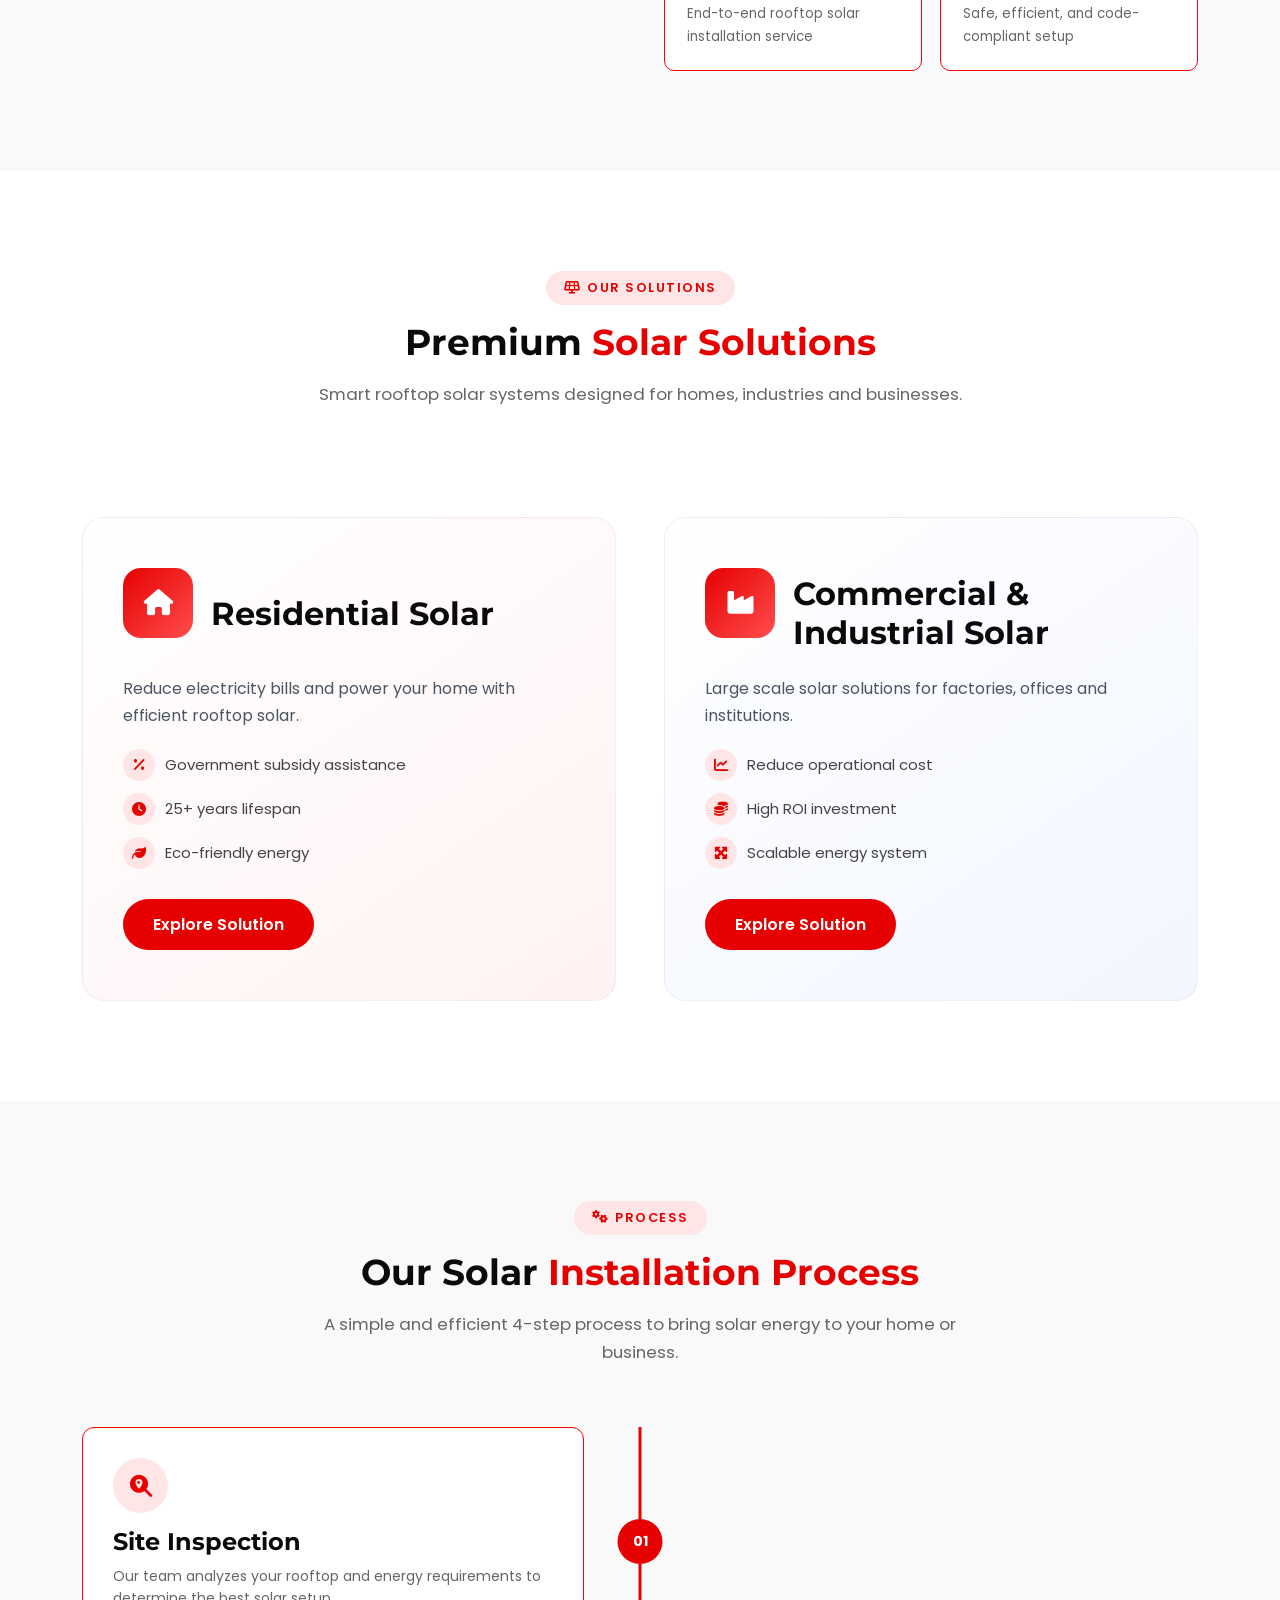
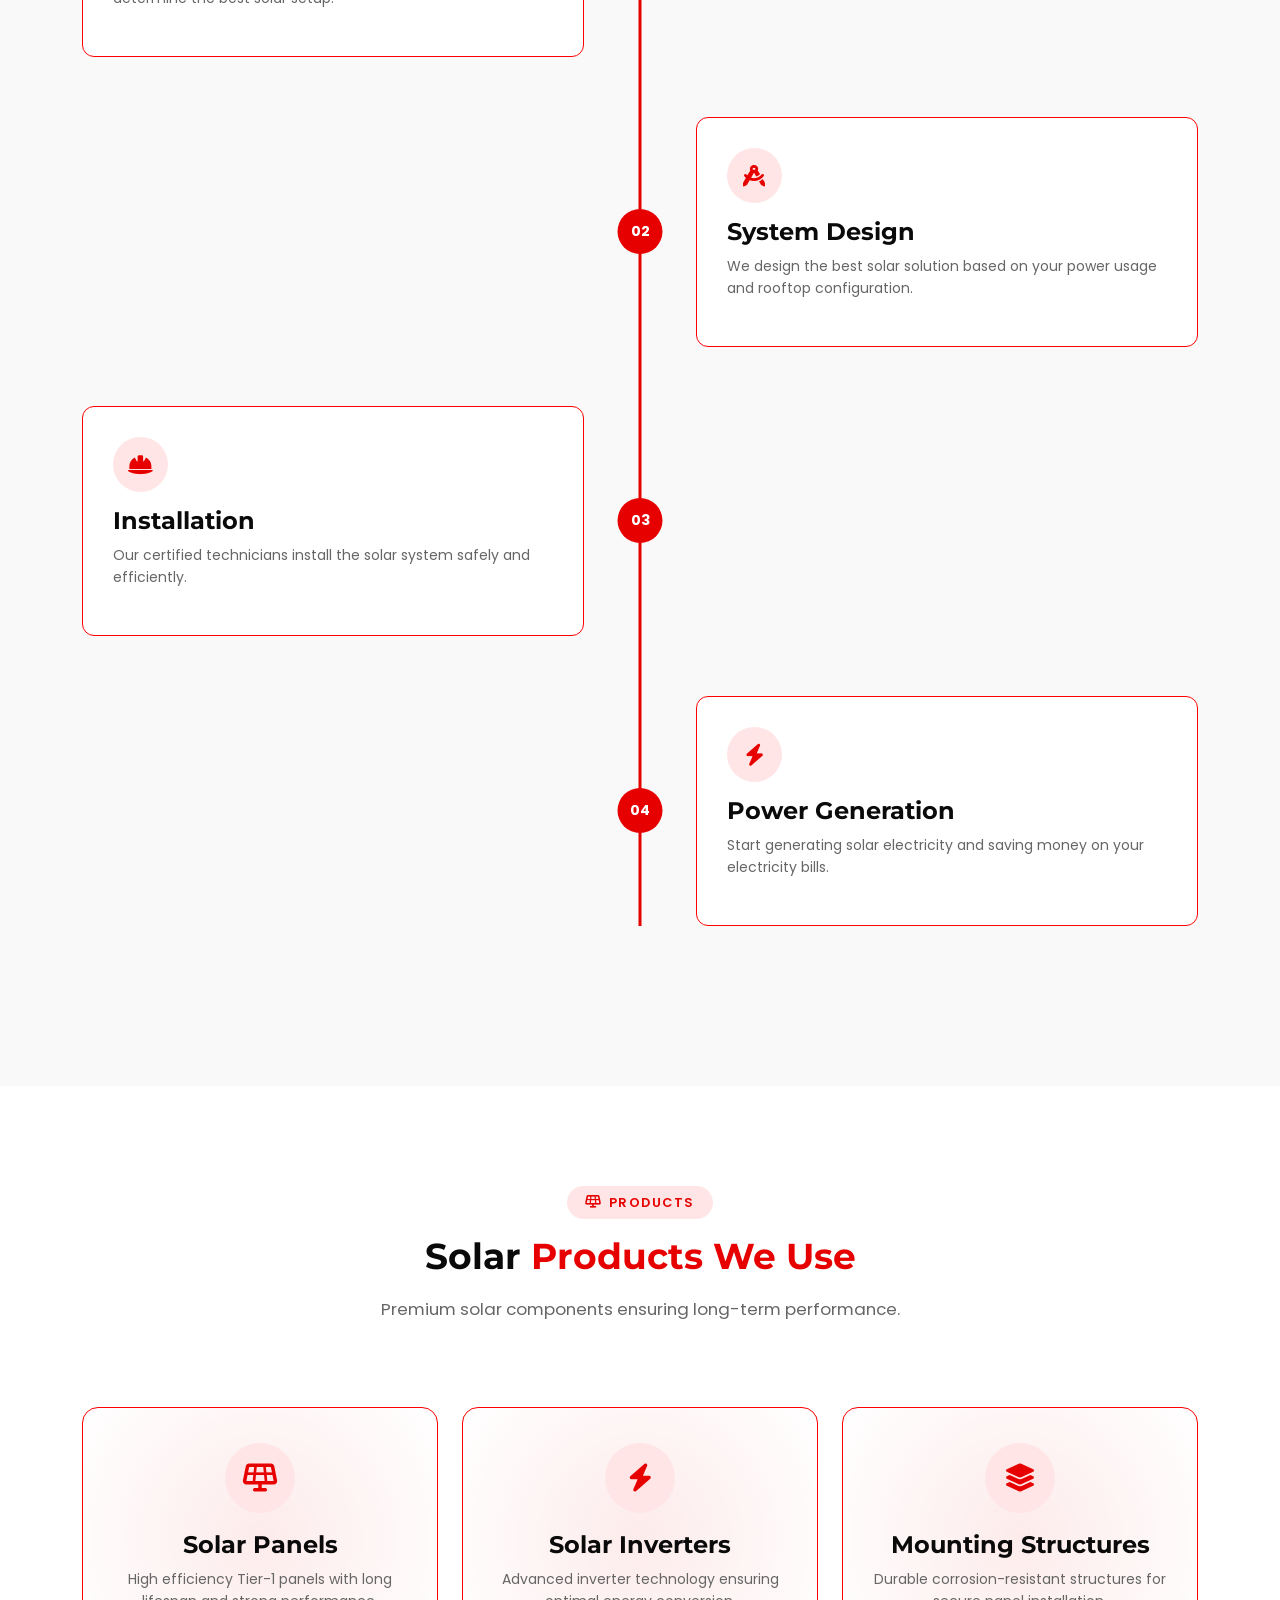
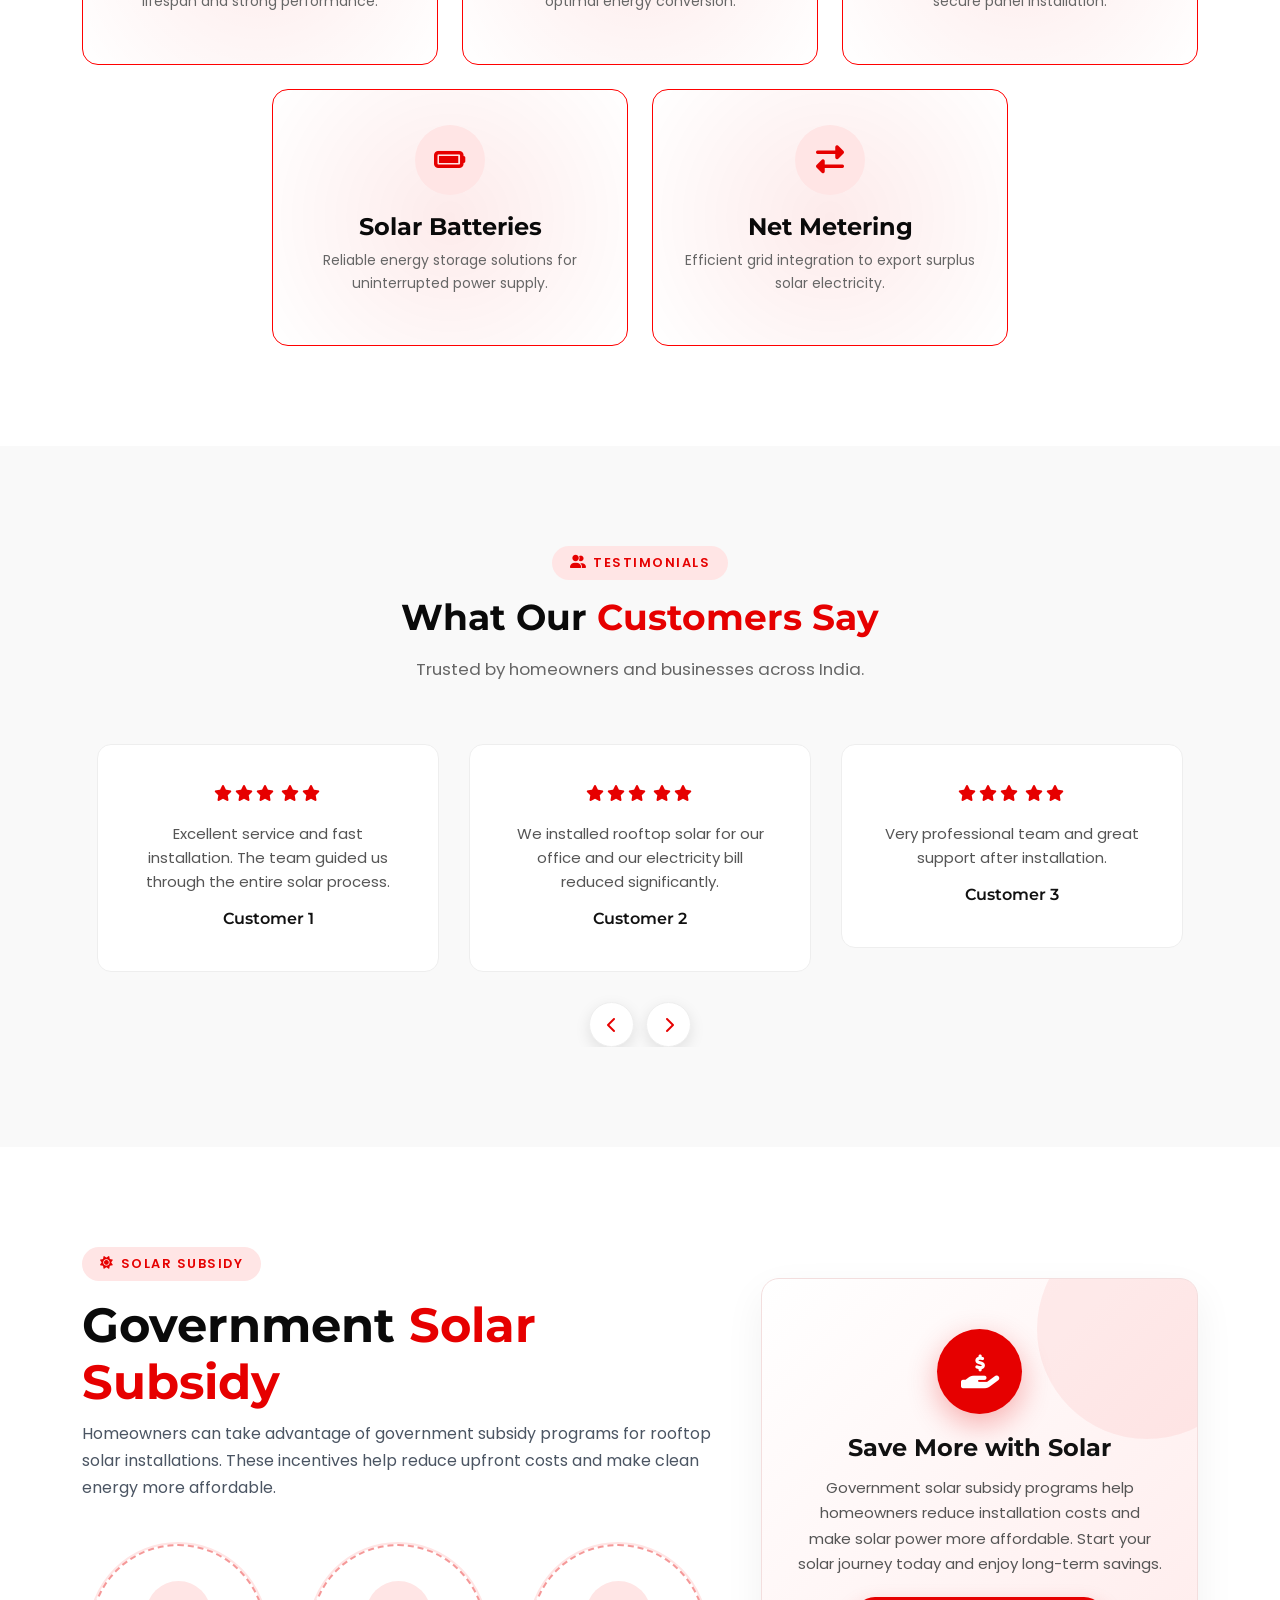
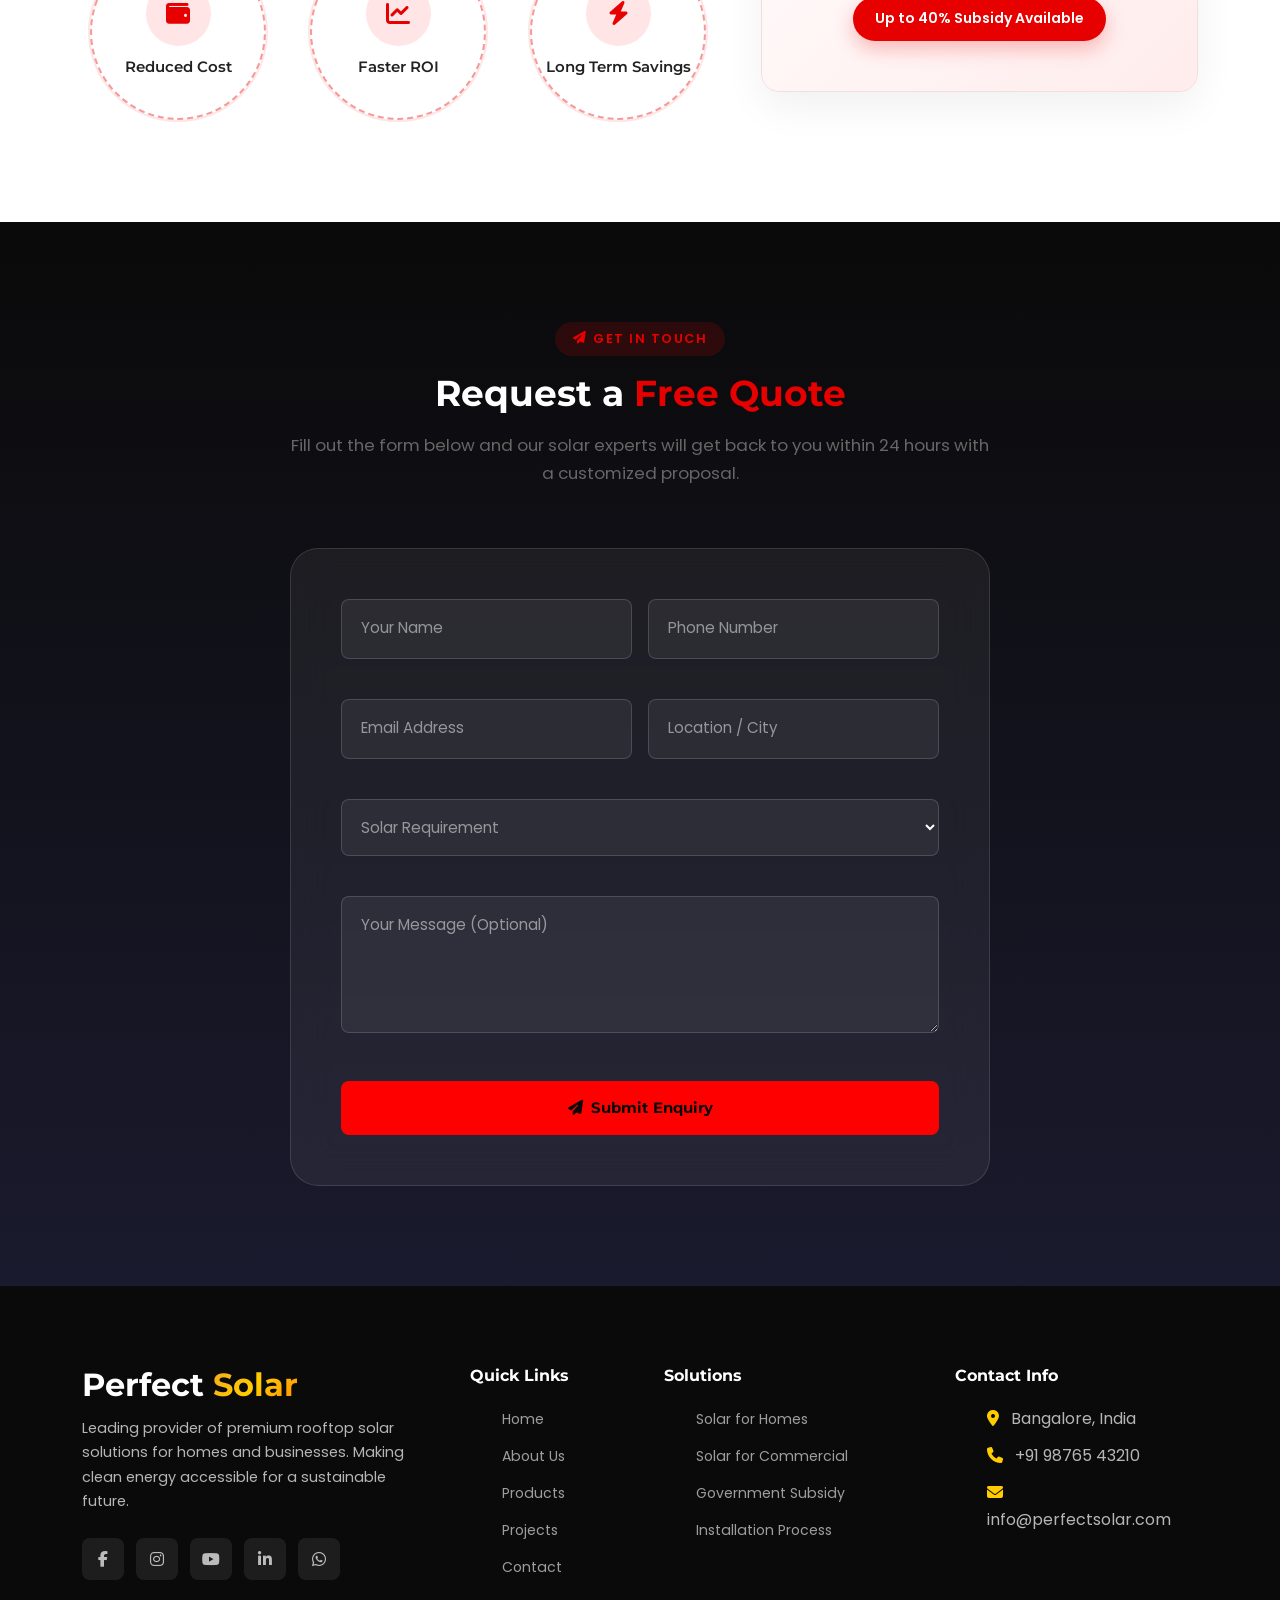
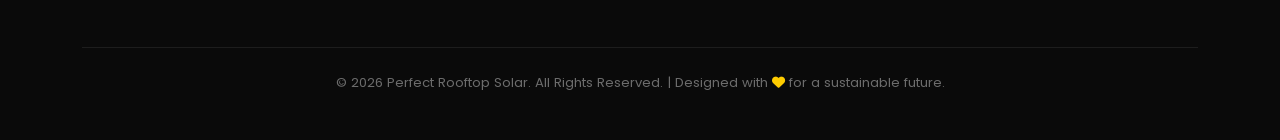
==== commit d0606b20: "website update" ====
--- a/index.html
+++ b/index.html
@@ -1,20 +1,21 @@
 <!DOCTYPE html>
 <html lang="en">
+
 <head>
   <meta charset="UTF-8">
   <meta name="viewport" content="width=device-width, initial-scale=1.0">
-  <meta name="description" content="Perfect Rooftop Solar - Premium solar energy solutions for homes and businesses. Get clean, affordable rooftop solar power with professional installation and government subsidies.">
+  <meta name="description"
+    content="Perfect Rooftop Solar - Premium solar energy solutions for homes and businesses. Get clean, affordable rooftop solar power with professional installation and government subsidies.">
   <title>Perfect Rooftop Solar — Clean Energy for Homes & Businesses</title>
 
   <!-- Bootstrap 5 -->
   <link href="https://cdn.jsdelivr.net/npm/bootstrap@5.3.2/dist/css/bootstrap.min.css" rel="stylesheet">
   <!-- Font Awesome 6 -->
   <link rel="stylesheet" href="https://cdnjs.cloudflare.com/ajax/libs/font-awesome/6.5.1/css/all.min.css">
-  <!-- AOS -->
-  <link href="https://unpkg.com/aos@2.3.4/dist/aos.css" rel="stylesheet">
-  <!-- Custom CSS -->
+  <!-- Custom CSS (optimized — no AOS/Swiper CSS needed) -->
   <link rel="stylesheet" href="css/styles.css">
 </head>
+
 <body>
 
   <!-- Scroll Progress -->
@@ -22,8 +23,21 @@
 
   <!-- Preloader -->
   <div class="preloader" id="preloader">
-    <div class="preloader-sun"></div>
-    <div class="preloader-text">Perfect Rooftop Solar</div>
+
+    <div class="preloader-inner">
+
+      <img src="images/logo.png" class="preloader-logo" alt="Perfect Energy">
+
+      <div class="solar-loader">
+        <span></span>
+        <span></span>
+        <span></span>
+      </div>
+
+      <div class="preloader-text">Perfect Rooftop Solar</div>
+
+    </div>
+
   </div>
 
   <!-- ==================== NAVBAR ==================== -->
@@ -31,20 +45,19 @@
     <div class="container">
       <div class="d-flex align-items-center justify-content-between">
         <a href="index.html" class="navbar-brand-logo">
-          Perfect <span>Solar</span>
+
+          <img src="images/logo.png" alt="Perfect Energy Logo" class="nav-logo">
+
         </a>
         <div class="nav-links" id="navLinks">
           <a href="index.html" class="active">Home</a>
           <a href="solar-for-homes.html">Solar for Homes</a>
           <a href="solar-for-commercial.html">Solar for Commercial</a>
-          <a href="#projects">Projects</a>
           <a href="#testimonials">Testimonials</a>
           <a href="contact.html" class="nav-cta">Contact Us</a>
         </div>
         <div class="hamburger" id="hamburger">
-          <span></span>
-          <span></span>
-          <span></span>
+          <span></span><span></span><span></span>
         </div>
       </div>
     </div>
@@ -63,56 +76,53 @@
   </div>
 
   <!-- ==================== HERO SECTION ==================== -->
-  <section class="hero-section" id="home">
-    <div class="hero-bg" style="background-image: url('images/solar-hero.png')"></div>
-    <div class="hero-overlay"></div>
-
-    <!-- Floating Elements -->
-    <div class="hero-float-element sun-circle"></div>
-    <div class="hero-float-element grid-lines"></div>
-
-    <div class="container">
-      <div class="hero-content">
-        <div class="hero-badge" data-aos="fade-down" data-aos-delay="200">
-          <i class="fas fa-circle"></i>
-          India's Trusted Solar Partner
-        </div>
-        <h1 class="hero-title">
-          Power Your Home &amp; Business with <span class="highlight">Clean Rooftop Solar</span> Energy
-        </h1>
-        <p class="hero-subtitle">
-          Transform your rooftop into a powerhouse. Save up to 90% on electricity bills with premium solar installations backed by government subsidies.
-        </p>
-        <div class="hero-buttons">
-          <a href="contact.html" class="btn-solar ripple">
-            <i class="fas fa-phone-alt"></i> Get Free Consultation
-          </a>
-          <a href="#enquiry" class="btn-outline-solar">
-            <i class="fas fa-file-alt"></i> Request Quote
-          </a>
-        </div>
-
-        <div class="hero-stats">
-          <div class="hero-stat">
-            <h3><span class="counter" data-target="500">0</span>+</h3>
-            <p>Projects Completed</p>
-          </div>
-          <div class="hero-stat">
-            <h3><span class="counter" data-target="10">0</span>MW+</h3>
-            <p>Power Generated</p>
-          </div>
-          <div class="hero-stat">
-            <h3><span class="counter" data-target="15">0</span>+</h3>
-            <p>Years Experience</p>
-          </div>
-        </div>
-      </div>
-    </div>
-
-    <!-- Scroll Indicator -->
-    <div class="scroll-indicator">
-      <div class="scroll-mouse"></div>
-      <span>Scroll</span>
+  <section class="hero">
+    <div class="container">
+      <div class="hero-grid">
+
+        <!-- LEFT CONTENT -->
+        <div class="hero-content" data-reveal="up">
+          <h1 class="hero-title">
+            Power Your Home & Business with
+            <span>Clean Rooftop Solar</span> Energy
+          </h1>
+          <p class="hero-text">
+            Transform your rooftop into a power station. Save up to
+            <strong>90% on electricity bills</strong> with premium solar
+            installations backed by government subsidies.
+          </p>
+          <div class="hero-buttons">
+            <a href="contact.html" class="btn-primary ripple">Get Free Consultation</a>
+            <a href="contact.html" class="btn-outline ripple">Request Quote</a>
+          </div>
+        </div>
+
+        <!-- RIGHT HERO CAROUSEL -->
+        <div class="hero-image mt-3" data-reveal="right" data-delay="200">
+
+          <div id="heroCarousel" class="carousel slide carousel-fade" data-bs-ride="carousel">
+
+            <div class="carousel-inner">
+
+              <div class="carousel-item active">
+                <img src="images/solar-hero.png" class="d-block w-100" alt="Solar rooftop">
+              </div>
+
+              <div class="carousel-item">
+                <img src="images/solar-project1.png" class="d-block w-100" alt="Solar installation">
+              </div>
+
+              <div class="carousel-item">
+                <img src="images/solar-project2.png" class="d-block w-100" alt="Solar panels">
+              </div>
+
+            </div>
+
+          </div>
+
+        </div>
+
+      </div>
     </div>
   </section>
 
@@ -131,43 +141,45 @@
   </div>
 
   <!-- ==================== ABOUT SECTION ==================== -->
-  <section class="section-padding" id="about">
+  <section class="section-padding bg-light" id="about">
     <div class="container">
       <div class="row align-items-center g-5">
-        <div class="col-lg-6" data-aos="fade-right">
+        <div class="col-lg-6" data-reveal="left">
           <div class="about-image-wrapper">
-            <img src="images/solar-about.png" alt="Solar installation team at work">
+            <img src="images/solar-about.png" alt="Solar installation team at work" loading="lazy">
             <div class="about-image-badge">
               <h3>15+</h3>
               <p>Years Experience</p>
             </div>
           </div>
         </div>
-        <div class="col-lg-6" data-aos="fade-left">
+        <div class="col-lg-6" data-reveal="right">
           <div class="section-badge">
             <i class="fas fa-sun"></i> About Us
           </div>
           <h2>We Power India's <span class="text-gradient">Solar Future</span></h2>
-          <p>Perfect Rooftop Solar is a trusted name in solar energy solutions. We specialize in designing, installing, and maintaining premium rooftop solar systems for homes, businesses, and industries across India.</p>
-          <p>Our mission is to make clean energy accessible and affordable for everyone while helping our customers achieve energy independence.</p>
+          <p>Perfect Rooftop Solar is a trusted name in solar energy solutions. We specialize in designing, installing,
+            and maintaining premium rooftop solar systems for homes, businesses, and industries across India.</p>
+          <p>Our mission is to make clean energy accessible and affordable for everyone while helping our customers
+            achieve energy independence.</p>
 
           <div class="about-highlights">
-            <div class="about-highlight-card" data-aos="fade-up" data-aos-delay="100">
+            <div class="about-highlight-card card-lift" data-reveal="up" data-delay="100">
               <i class="fas fa-users"></i>
               <h5>Experienced Professionals</h5>
               <p>Certified team with 15+ years in solar energy</p>
             </div>
-            <div class="about-highlight-card" data-aos="fade-up" data-aos-delay="200">
+            <div class="about-highlight-card card-lift" data-reveal="up" data-delay="200">
               <i class="fas fa-solar-panel"></i>
               <h5>High Quality Panels</h5>
               <p>Tier-1 solar panels with 25-year warranty</p>
             </div>
-            <div class="about-highlight-card" data-aos="fade-up" data-aos-delay="300">
+            <div class="about-highlight-card card-lift" data-reveal="up" data-delay="300">
               <i class="fas fa-tools"></i>
               <h5>Complete Solutions</h5>
               <p>End-to-end rooftop solar installation service</p>
             </div>
-            <div class="about-highlight-card" data-aos="fade-up" data-aos-delay="400">
+            <div class="about-highlight-card card-lift" data-reveal="up" data-delay="400">
               <i class="fas fa-hard-hat"></i>
               <h5>Professional Installation</h5>
               <p>Safe, efficient, and code-compliant setup</p>
@@ -178,333 +190,282 @@
     </div>
   </section>
 
-  <!-- ==================== SOLAR SOLUTIONS ==================== -->
-  <section class="section-padding section-light-gray" id="solutions">
-    <div class="container">
-      <div class="section-header" data-aos="fade-up">
-        <div class="section-badge">
-          <i class="fas fa-bolt"></i> Solutions
-        </div>
-        <h2>Solar Energy <span class="text-gradient">Solutions</span></h2>
-        <p>Whether it's your home or business, we have the perfect solar solution tailored just for you.</p>
-      </div>
-
-      <div class="row g-4">
-        <div class="col-lg-6" data-aos="fade-up" data-aos-delay="100">
-          <a href="solar-for-homes.html" class="solution-card">
-            <div class="solution-card-bg" style="background-image: url('images/solar-home.png')"></div>
-            <div class="solution-card-content">
-              <div class="section-badge">Residential</div>
-              <h3>Solar for Homes</h3>
-              <p>Power your home with clean, affordable solar energy. Reduce electricity bills by up to 90%.</p>
-              <ul>
-                <li><i class="fas fa-check-circle"></i> 3KW to 10KW Systems</li>
-                <li><i class="fas fa-check-circle"></i> Government Subsidy Available</li>
-                <li><i class="fas fa-check-circle"></i> 25 Year Performance Warranty</li>
-                <li><i class="fas fa-check-circle"></i> Net Metering Support</li>
-              </ul>
-              <span class="btn-solar">Explore Home Solar <i class="fas fa-arrow-right"></i></span>
-            </div>
-          </a>
-        </div>
-        <div class="col-lg-6" data-aos="fade-up" data-aos-delay="200">
-          <a href="solar-for-commercial.html" class="solution-card">
-            <div class="solution-card-bg" style="background-image: url('images/solar-commercial.png')"></div>
-            <div class="solution-card-content">
-              <div class="section-badge">Commercial</div>
-              <h3>Solar for Commercial</h3>
-              <p>Scale your business with sustainable energy. Massive savings on operational costs.</p>
-              <ul>
-                <li><i class="fas fa-check-circle"></i> 20KW to 500KW Systems</li>
-                <li><i class="fas fa-check-circle"></i> Accelerated Depreciation Benefits</li>
-                <li><i class="fas fa-check-circle"></i> Custom Design & Engineering</li>
-                <li><i class="fas fa-check-circle"></i> Remote Monitoring System</li>
-              </ul>
-              <span class="btn-solar">Explore Commercial Solar <i class="fas fa-arrow-right"></i></span>
-            </div>
-          </a>
-        </div>
-      </div>
+  <section class="solar-solutions-premium section-padding">
+
+    <div class="container">
+
+      <div class="section-header text-center reveal-up">
+        <span class="section-badge">
+          <i class="fas fa-solar-panel"></i> Our Solutions
+        </span>
+        <h2>Premium <span class="text-red">Solar Solutions</span></h2>
+        <p>Smart rooftop solar systems designed for homes, industries and businesses.</p>
+      </div>
+
+      <div class="row g-5 mt-5">
+
+        <!-- Residential -->
+        <div class="col-lg-6">
+          <div class="solution-premium-card reveal-left">
+
+            <div class="solution-head">
+
+              <div class="solution-premium-icon">
+                <i class="fas fa-home"></i>
+              </div>
+
+              <h3>Residential Solar</h3>
+
+            </div>
+
+            <p>
+              Reduce electricity bills and power your home with efficient rooftop solar.
+            </p>
+
+            <ul class="premium-list">
+              <li><i class="fas fa-percent"></i> Government subsidy assistance</li>
+              <li><i class="fas fa-clock"></i> 25+ years lifespan</li>
+              <li><i class="fas fa-leaf"></i> Eco-friendly energy</li>
+            </ul>
+
+            <a href="#" class="premium-btn">Explore Solution</a>
+
+          </div>
+        </div>
+
+
+        <!-- Commercial -->
+        <div class="col-lg-6">
+          <div class="solution-premium-card alt reveal-right">
+
+            <div class="solution-head">
+
+              <div class="solution-premium-icon">
+                <i class="fas fa-industry"></i>
+              </div>
+
+              <h3>Commercial & Industrial Solar</h3>
+
+            </div>
+
+            <p>
+              Large scale solar solutions for factories, offices and institutions.
+            </p>
+
+            <ul class="premium-list">
+              <li><i class="fas fa-chart-line"></i> Reduce operational cost</li>
+              <li><i class="fas fa-coins"></i> High ROI investment</li>
+              <li><i class="fas fa-expand-arrows-alt"></i> Scalable energy system</li>
+            </ul>
+
+            <a href="#" class="premium-btn">Explore Solution</a>
+
+          </div>
+        </div>
+
+      </div>
+
     </div>
   </section>
 
   <!-- ==================== INSTALLATION PROCESS ==================== -->
-  <section class="section-padding" id="process">
-    <div class="container">
-      <div class="section-header" data-aos="fade-up">
-        <div class="section-badge">
-          <i class="fas fa-cogs"></i> How It Works
-        </div>
-        <h2>Our Installation <span class="text-gradient">Process</span></h2>
-        <p>We make going solar simple. Our streamlined 4-step process gets your system up and running fast.</p>
+  <section class="process-section section-padding" id="process">
+    <div class="container">
+      <div class="section-header text-center" data-reveal="up">
+        <span class="section-badge"><i class="fas fa-cogs"></i> Process</span>
+        <h2>Our Solar <span class="text-red">Installation Process</span></h2>
+        <p>A simple and efficient 4-step process to bring solar energy to your home or business.</p>
       </div>
 
       <div class="process-timeline">
-        <div class="process-step" data-aos="fade-up">
-          <div class="process-step-content">
-            <i class="fas fa-search-location"></i>
+        <div class="timeline-item" data-reveal="left">
+          <div class="timeline-content card-lift">
+            <div class="timeline-icon"><i class="fas fa-search-location"></i></div>
             <h4>Site Inspection</h4>
-            <p>Our engineers conduct a thorough assessment of your rooftop, analyzing sunlight exposure, structural integrity, and optimal panel placement.</p>
-          </div>
-          <div class="process-step-number">01</div>
-          <div style="width:45%"></div>
-        </div>
-
-        <div class="process-step" data-aos="fade-up" data-aos-delay="100">
-          <div style="width:45%"></div>
-          <div class="process-step-number">02</div>
-          <div class="process-step-content">
-            <i class="fas fa-drafting-compass"></i>
+            <p>Our team analyzes your rooftop and energy requirements to determine the best solar setup.</p>
+          </div>
+          <div class="timeline-number">01</div>
+        </div>
+
+        <div class="timeline-item" data-reveal="right" data-delay="100">
+          <div class="timeline-content card-lift">
+            <div class="timeline-icon"><i class="fas fa-drafting-compass"></i></div>
             <h4>System Design</h4>
-            <p>We design a custom solar system tailored to your energy needs, roof configuration, and budget for maximum efficiency.</p>
-          </div>
-        </div>
-
-        <div class="process-step" data-aos="fade-up" data-aos-delay="200">
-          <div class="process-step-content">
-            <i class="fas fa-hard-hat"></i>
+            <p>We design the best solar solution based on your power usage and rooftop configuration.</p>
+          </div>
+          <div class="timeline-number">02</div>
+        </div>
+
+        <div class="timeline-item" data-reveal="left" data-delay="200">
+          <div class="timeline-content card-lift">
+            <div class="timeline-icon"><i class="fas fa-hard-hat"></i></div>
             <h4>Installation</h4>
-            <p>Our certified technicians install your solar system with precision, ensuring safety standards and minimal disruption to your daily routine.</p>
-          </div>
-          <div class="process-step-number">03</div>
-          <div style="width:45%"></div>
-        </div>
-
-        <div class="process-step" data-aos="fade-up" data-aos-delay="300">
-          <div style="width:45%"></div>
-          <div class="process-step-number">04</div>
-          <div class="process-step-content">
-            <i class="fas fa-bolt"></i>
+            <p>Our certified technicians install the solar system safely and efficiently.</p>
+          </div>
+          <div class="timeline-number">03</div>
+        </div>
+
+        <div class="timeline-item" data-reveal="right" data-delay="300">
+          <div class="timeline-content card-lift">
+            <div class="timeline-icon"><i class="fas fa-bolt"></i></div>
             <h4>Power Generation</h4>
-            <p>Your system goes live! Start generating clean solar power and watch your electricity bills drop dramatically from day one.</p>
-          </div>
-        </div>
-      </div>
-    </div>
-  </section>
-
-  <!-- ==================== PRODUCTS SECTION ==================== -->
-  <section class="section-padding section-light-gray" id="products">
-    <div class="container">
-      <div class="section-header" data-aos="fade-up">
-        <div class="section-badge">
-          <i class="fas fa-solar-panel"></i> Products
-        </div>
-        <h2>Premium Solar <span class="text-gradient">Components</span></h2>
-        <p>We use only the finest Tier-1 components to ensure maximum performance, durability, and long-term value.</p>
-      </div>
-
-      <div class="row g-4">
-        <div class="col-lg-4 col-md-6" data-aos="fade-up" data-aos-delay="100">
-          <div class="product-card tilt-card">
-            <div class="product-card-icon"><i class="fas fa-solar-panel"></i></div>
+            <p>Start generating solar electricity and saving money on your electricity bills.</p>
+          </div>
+          <div class="timeline-number">04</div>
+        </div>
+      </div>
+    </div>
+  </section>
+
+  <!-- ==================== SOLAR PRODUCTS ==================== -->
+  <section class="products-modern section-padding bg-white" id="products">
+
+    <div class="container">
+
+      <div class="section-header text-center">
+        <span class="section-badge"><i class="fas fa-solar-panel"></i> Products</span>
+        <h2>Solar <span class="text-red">Products We Use</span></h2>
+        <p>Premium solar components ensuring long-term performance.</p>
+      </div>
+
+      <div class="row g-4 justify-content-center mt-5">
+
+        <!-- Row 1 -->
+        <div class="col-lg-4 col-md-6">
+          <div class="product-modern">
+            <div class="icon-wrap"><i class="fas fa-solar-panel"></i></div>
             <h4>Solar Panels</h4>
-            <p>High-efficiency mono & polycrystalline panels with up to 22% efficiency and 25-year warranty.</p>
-          </div>
-        </div>
-        <div class="col-lg-4 col-md-6" data-aos="fade-up" data-aos-delay="150">
-          <div class="product-card tilt-card">
-            <div class="product-card-icon"><i class="fas fa-microchip"></i></div>
+            <p>High efficiency Tier-1 panels with long lifespan and strong performance.</p>
+          </div>
+        </div>
+
+        <div class="col-lg-4 col-md-6">
+          <div class="product-modern">
+            <div class="icon-wrap"><i class="fas fa-bolt"></i></div>
             <h4>Solar Inverters</h4>
-            <p>Advanced string and micro-inverters with 98%+ efficiency for optimal power conversion.</p>
-          </div>
-        </div>
-        <div class="col-lg-4 col-md-6" data-aos="fade-up" data-aos-delay="200">
-          <div class="product-card tilt-card">
-            <div class="product-card-icon"><i class="fas fa-battery-full"></i></div>
+            <p>Advanced inverter technology ensuring optimal energy conversion.</p>
+          </div>
+        </div>
+
+        <div class="col-lg-4 col-md-6">
+          <div class="product-modern">
+            <div class="icon-wrap"><i class="fas fa-layer-group"></i></div>
+            <h4>Mounting Structures</h4>
+            <p>Durable corrosion-resistant structures for secure panel installation.</p>
+          </div>
+        </div>
+
+        <!-- Row 2 (centered automatically) -->
+        <div class="col-lg-4 col-md-6">
+          <div class="product-modern">
+            <div class="icon-wrap"><i class="fas fa-battery-full"></i></div>
             <h4>Solar Batteries</h4>
-            <p>Lithium-ion storage solutions for 24/7 power availability, even during grid outages.</p>
-          </div>
-        </div>
-        <div class="col-lg-6 col-md-6" data-aos="fade-up" data-aos-delay="250">
-          <div class="product-card tilt-card">
-            <div class="product-card-icon"><i class="fas fa-layer-group"></i></div>
-            <h4>Mounting Structures</h4>
-            <p>Corrosion-resistant aluminum and galvanized steel structures engineered for all roof types.</p>
-          </div>
-        </div>
-        <div class="col-lg-6 col-md-6" data-aos="fade-up" data-aos-delay="300">
-          <div class="product-card tilt-card">
-            <div class="product-card-icon"><i class="fas fa-tachometer-alt"></i></div>
-            <h4>Net Metering Systems</h4>
-            <p>Bi-directional meters for exporting excess power to the grid and earning energy credits.</p>
-          </div>
-        </div>
-      </div>
-    </div>
-  </section>
-
-  <!-- ==================== PROJECTS GALLERY ==================== -->
-  <section class="section-padding section-dark" id="projects">
-    <div class="container">
-      <div class="section-header" data-aos="fade-up">
-        <div class="section-badge">
-          <i class="fas fa-images"></i> Our Work
-        </div>
-        <h2>Recent <span class="text-gradient">Projects</span></h2>
-        <p>Explore our portfolio of successful solar installations across residential and commercial properties.</p>
-      </div>
-
-      <div class="gallery-grid">
-        <div class="gallery-item" data-aos="fade-up" data-aos-delay="100">
-          <img src="images/solar-project1.png" alt="Residential solar installation">
-          <div class="gallery-overlay"><i class="fas fa-expand"></i></div>
-        </div>
-        <div class="gallery-item" data-aos="fade-up" data-aos-delay="150">
-          <img src="images/solar-hero.png" alt="Rooftop solar panels">
-          <div class="gallery-overlay"><i class="fas fa-expand"></i></div>
-        </div>
-        <div class="gallery-item" data-aos="fade-up" data-aos-delay="200">
-          <img src="images/solar-commercial.png" alt="Commercial solar project">
-          <div class="gallery-overlay"><i class="fas fa-expand"></i></div>
-        </div>
-        <div class="gallery-item" data-aos="fade-up" data-aos-delay="250">
-          <img src="images/solar-project2.png" alt="Industrial solar installation">
-          <div class="gallery-overlay"><i class="fas fa-expand"></i></div>
-        </div>
-        <div class="gallery-item" data-aos="fade-up" data-aos-delay="300">
-          <img src="images/solar-about.png" alt="Solar panel team">
-          <div class="gallery-overlay"><i class="fas fa-expand"></i></div>
-        </div>
-        <div class="gallery-item" data-aos="fade-up" data-aos-delay="350">
-          <img src="images/solar-project3.png" alt="Institutional solar project">
-          <div class="gallery-overlay"><i class="fas fa-expand"></i></div>
-        </div>
-        <div class="gallery-item" data-aos="fade-up" data-aos-delay="400">
-          <img src="images/solar-home.png" alt="Home solar setup">
-          <div class="gallery-overlay"><i class="fas fa-expand"></i></div>
-        </div>
-        <div class="gallery-item" data-aos="fade-up" data-aos-delay="450">
-          <img src="images/solar-project1.png" alt="Solar array installation">
-          <div class="gallery-overlay"><i class="fas fa-expand"></i></div>
-        </div>
-      </div>
-    </div>
-  </section>
-
-  <!-- Lightbox -->
-  <div class="lightbox" id="lightbox">
-    <button class="lightbox-close" id="lightboxClose"><i class="fas fa-times"></i></button>
-    <button class="lightbox-nav lightbox-prev" id="lightboxPrev"><i class="fas fa-chevron-left"></i></button>
-    <img src="" alt="Gallery image" id="lightboxImg">
-    <button class="lightbox-nav lightbox-next" id="lightboxNext"><i class="fas fa-chevron-right"></i></button>
-  </div>
-
-  <!-- ==================== TESTIMONIALS ==================== -->
-  <section class="section-padding section-dark" id="testimonials" style="padding-top: 0;">
-    <div class="container">
-      <div class="section-header" data-aos="fade-up">
-        <div class="section-badge">
-          <i class="fas fa-quote-left"></i> Testimonials
-        </div>
-        <h2>What Our Clients <span class="text-gradient">Say</span></h2>
-        <p>Hear from homeowners and businesses who made the switch to solar with Perfect Rooftop Solar.</p>
-      </div>
-
-      <div class="testimonial-slider" data-aos="fade-up">
-        <div class="testimonial-track" id="testimonialTrack">
-          <div class="testimonial-card">
-            <div class="stars">
-              <i class="fas fa-star"></i><i class="fas fa-star"></i><i class="fas fa-star"></i><i class="fas fa-star"></i><i class="fas fa-star"></i>
-            </div>
-            <blockquote>"We installed a 5KW system on our home and our electricity bill dropped from ₹5,000 to almost zero. The team was professional and the installation was completed in just 2 days. Highly recommended!"</blockquote>
-            <p class="author">Rajesh Kumar</p>
-            <p class="role">Homeowner, Bangalore</p>
-          </div>
-          <div class="testimonial-card">
-            <div class="stars">
-              <i class="fas fa-star"></i><i class="fas fa-star"></i><i class="fas fa-star"></i><i class="fas fa-star"></i><i class="fas fa-star"></i>
-            </div>
-            <blockquote>"Perfect Rooftop Solar installed a 50KW system for our factory. The savings on electricity have been phenomenal. Their after-sales support and monitoring system is excellent."</blockquote>
-            <p class="author">Priya Sharma</p>
-            <p class="role">Factory Owner, Chennai</p>
-          </div>
-          <div class="testimonial-card">
-            <div class="stars">
-              <i class="fas fa-star"></i><i class="fas fa-star"></i><i class="fas fa-star"></i><i class="fas fa-star"></i><i class="fas fa-star"></i>
-            </div>
-            <blockquote>"The government subsidy process was handled completely by Perfect Solar. We got 40% subsidy on our home system. Great value for money and excellent quality panels."</blockquote>
-            <p class="author">Amit Patel</p>
-            <p class="role">Homeowner, Mumbai</p>
-          </div>
-          <div class="testimonial-card">
-            <div class="stars">
-              <i class="fas fa-star"></i><i class="fas fa-star"></i><i class="fas fa-star"></i><i class="fas fa-star"></i><i class="fas fa-star"></i>
-            </div>
-            <blockquote>"Our school campus now runs entirely on solar power. The installation was seamless and the team educated our students about renewable energy. A wonderful experience!"</blockquote>
-            <p class="author">Dr. Meera Nair</p>
-            <p class="role">School Principal, Kerala</p>
-          </div>
-        </div>
-        <div class="testimonial-dots" id="testimonialDots"></div>
-      </div>
-    </div>
-  </section>
-
-  <!-- ==================== GOVERNMENT SUBSIDY ==================== -->
-  <section class="section-padding subsidy-section" id="subsidy">
-    <div class="container">
-      <div class="section-header" data-aos="fade-up">
-        <div class="section-badge">
-          <i class="fas fa-hand-holding-usd"></i> Government Subsidy
-        </div>
-        <h2>Save Big with <span class="text-gradient">Government Subsidies</span></h2>
-        <p>The Indian government offers attractive subsidies under PM Surya Ghar Yojana to make solar energy affordable for every household.</p>
-      </div>
-
-      <div class="row g-4 mb-60">
-        <div class="col-lg-3 col-md-6" data-aos="fade-up" data-aos-delay="100">
-          <div class="counter-card">
-            <div class="counter-icon"><i class="fas fa-percentage"></i></div>
-            <h3><span class="counter" data-target="40">0</span><span class="counter-suffix">%</span></h3>
-            <p>Subsidy on Solar Systems up to 3KW</p>
-          </div>
-        </div>
-        <div class="col-lg-3 col-md-6" data-aos="fade-up" data-aos-delay="200">
-          <div class="counter-card">
-            <div class="counter-icon"><i class="fas fa-rupee-sign"></i></div>
-            <h3>₹<span class="counter" data-target="78000">0</span></h3>
-            <p>Maximum Subsidy Amount for 3KW</p>
-          </div>
-        </div>
-        <div class="col-lg-3 col-md-6" data-aos="fade-up" data-aos-delay="300">
-          <div class="counter-card">
-            <div class="counter-icon"><i class="fas fa-home"></i></div>
-            <h3><span class="counter" data-target="1">0</span><span class="counter-suffix">Cr+</span></h3>
-            <p>Homes Targeted by PM Surya Ghar</p>
-          </div>
-        </div>
-        <div class="col-lg-3 col-md-6" data-aos="fade-up" data-aos-delay="400">
-          <div class="counter-card">
-            <div class="counter-icon"><i class="fas fa-plug"></i></div>
-            <h3><span class="counter" data-target="300">0</span><span class="counter-suffix">+</span></h3>
-            <p>Units Free Electricity Monthly</p>
-          </div>
-        </div>
-      </div>
-
-      <div class="row g-4">
-        <div class="col-lg-4 col-md-6" data-aos="fade-up" data-aos-delay="100">
-          <div class="subsidy-card">
-            <i class="fas fa-file-invoice-dollar"></i>
-            <h4>Easy Application</h4>
-            <p>We handle the complete subsidy application process through the national portal on your behalf.</p>
-          </div>
-        </div>
-        <div class="col-lg-4 col-md-6" data-aos="fade-up" data-aos-delay="200">
-          <div class="subsidy-card">
-            <i class="fas fa-clock"></i>
-            <h4>Fast Processing</h4>
-            <p>Subsidy amount directly credited to your bank account within 30 days of installation.</p>
-          </div>
-        </div>
-        <div class="col-lg-4 col-md-6" data-aos="fade-up" data-aos-delay="300">
-          <div class="subsidy-card">
-            <i class="fas fa-shield-alt"></i>
-            <h4>100% Genuine</h4>
-            <p>We are an empanelled vendor ensuring you get the full subsidy benefit as per government norms.</p>
-          </div>
-        </div>
+            <p>Reliable energy storage solutions for uninterrupted power supply.</p>
+          </div>
+        </div>
+
+        <div class="col-lg-4 col-md-6">
+          <div class="product-modern">
+            <div class="icon-wrap"><i class="fas fa-exchange-alt"></i></div>
+            <h4>Net Metering</h4>
+            <p>Efficient grid integration to export surplus solar electricity.</p>
+          </div>
+        </div>
+
+      </div>
+
+    </div>
+  </section>
+  <!-- ==================== TESTIMONIALS (Pure CSS/JS Carousel) ==================== -->
+  <section class="testimonials section-padding" id="testimonials">
+    <div class="container">
+      <div class="section-header text-center" data-reveal="up">
+        <span class="section-badge"><i class="fas fa-user-friends"></i> Testimonials</span>
+        <h2>What Our <span class="text-red">Customers Say</span></h2>
+        <p>Trusted by homeowners and businesses across India.</p>
+      </div>
+
+      <div class="testimonial-carousel" data-reveal="up" data-delay="100">
+        <div class="testimonial-track">
+          <div class="testimonial-slide">
+            <div class="testimonial-card card-lift">
+              <div class="testimonial-stars">
+                <i class="fas fa-star"></i><i class="fas fa-star"></i><i class="fas fa-star"></i>
+                <i class="fas fa-star"></i><i class="fas fa-star"></i>
+              </div>
+              <p>Excellent service and fast installation. The team guided us through the entire solar process.</p>
+              <h4>Customer 1</h4>
+            </div>
+          </div>
+          <div class="testimonial-slide">
+            <div class="testimonial-card card-lift">
+              <div class="testimonial-stars">
+                <i class="fas fa-star"></i><i class="fas fa-star"></i><i class="fas fa-star"></i>
+                <i class="fas fa-star"></i><i class="fas fa-star"></i>
+              </div>
+              <p>We installed rooftop solar for our office and our electricity bill reduced significantly.</p>
+              <h4>Customer 2</h4>
+            </div>
+          </div>
+          <div class="testimonial-slide">
+            <div class="testimonial-card card-lift">
+              <div class="testimonial-stars">
+                <i class="fas fa-star"></i><i class="fas fa-star"></i><i class="fas fa-star"></i>
+                <i class="fas fa-star"></i><i class="fas fa-star"></i>
+              </div>
+              <p>Very professional team and great support after installation.</p>
+              <h4>Customer 3</h4>
+            </div>
+          </div>
+        </div>
+        <!-- Carousel Navigation -->
+        <div class="carousel-nav">
+          <button class="carousel-btn carousel-prev" aria-label="Previous"><i class="fas fa-chevron-left"></i></button>
+          <button class="carousel-btn carousel-next" aria-label="Next"><i class="fas fa-chevron-right"></i></button>
+        </div>
+      </div>
+    </div>
+  </section>
+
+  <!-- ==================== SOLAR SUBSIDY ==================== -->
+  <section class="subsidy-section section-padding" id="subsidy">
+    <div class="container">
+      <div class="row align-items-center g-5">
+
+        <!-- LEFT CONTENT -->
+        <div class="col-lg-7" data-reveal="left">
+          <span class="section-badge"><i class="fas fa-sun"></i> Solar Subsidy</span>
+          <h2>Government <span class="text-red">Solar Subsidy</span></h2>
+          <p class="subsidy-text">
+            Homeowners can take advantage of government subsidy programs for rooftop solar installations. These
+            incentives help reduce upfront costs and make clean energy more affordable.
+          </p>
+          <div class="subsidy-benefits-circle">
+            <div class="subsidy-circle card-lift" data-reveal="up">
+              <div class="circle-icon icon-rotate"><i class="fas fa-wallet"></i></div>
+              <h4>Reduced Cost</h4>
+            </div>
+            <div class="subsidy-circle card-lift" data-reveal="up" data-delay="100">
+              <div class="circle-icon icon-rotate"><i class="fas fa-chart-line"></i></div>
+              <h4>Faster ROI</h4>
+            </div>
+            <div class="subsidy-circle card-lift" data-reveal="up" data-delay="200">
+              <div class="circle-icon icon-rotate"><i class="fas fa-bolt"></i></div>
+              <h4>Long Term Savings</h4>
+            </div>
+          </div>
+        </div>
+
+        <div class="col-lg-5" data-reveal="right">
+          <div class="subsidy-visual-card card-lift">
+            <div class="subsidy-icon-badge"><i class="fas fa-hand-holding-usd"></i></div>
+            <h3>Save More with Solar</h3>
+            <p>Government solar subsidy programs help homeowners reduce installation costs and make solar power more
+              affordable. Start your solar journey today and enjoy long-term savings.</p>
+            <div class="subsidy-highlight">Up to 40% Subsidy Available</div>
+          </div>
+        </div>
+
       </div>
     </div>
   </section>
@@ -512,15 +473,14 @@
   <!-- ==================== ENQUIRY FORM ==================== -->
   <section class="section-padding section-dark form-section" id="enquiry">
     <div class="container">
-      <div class="section-header" data-aos="fade-up">
-        <div class="section-badge">
-          <i class="fas fa-paper-plane"></i> Get in Touch
-        </div>
+      <div class="section-header" data-reveal="up">
+        <div class="section-badge"><i class="fas fa-paper-plane"></i> Get in Touch</div>
         <h2>Request a <span class="text-gradient">Free Quote</span></h2>
-        <p>Fill out the form below and our solar experts will get back to you within 24 hours with a customized proposal.</p>
-      </div>
-
-      <div class="premium-form" data-aos="fade-up">
+        <p>Fill out the form below and our solar experts will get back to you within 24 hours with a customized
+          proposal.</p>
+      </div>
+
+      <div class="premium-form" data-reveal="up" data-delay="100">
         <form id="enquiryForm">
           <div class="row g-3">
             <div class="col-md-6">
@@ -585,13 +545,14 @@
         <div class="col-lg-4">
           <div class="footer-brand">
             <h3>Perfect <span>Solar</span></h3>
-            <p>Leading provider of premium rooftop solar solutions for homes and businesses. Making clean energy accessible for a sustainable future.</p>
+            <p>Leading provider of premium rooftop solar solutions for homes and businesses. Making clean energy
+              accessible for a sustainable future.</p>
             <div class="footer-social mt-4">
-              <a href="#"><i class="fab fa-facebook-f"></i></a>
-              <a href="#"><i class="fab fa-instagram"></i></a>
-              <a href="#"><i class="fab fa-youtube"></i></a>
-              <a href="#"><i class="fab fa-linkedin-in"></i></a>
-              <a href="#"><i class="fab fa-whatsapp"></i></a>
+              <a href="#" aria-label="Facebook"><i class="fab fa-facebook-f"></i></a>
+              <a href="#" aria-label="Instagram"><i class="fab fa-instagram"></i></a>
+              <a href="#" aria-label="YouTube"><i class="fab fa-youtube"></i></a>
+              <a href="#" aria-label="LinkedIn"><i class="fab fa-linkedin-in"></i></a>
+              <a href="#" aria-label="WhatsApp"><i class="fab fa-whatsapp"></i></a>
             </div>
           </div>
         </div>
@@ -624,21 +585,51 @@
         </div>
       </div>
       <div class="footer-bottom">
-        <p>&copy; 2026 Perfect Rooftop Solar. All Rights Reserved. | Designed with <i class="fas fa-heart text-solar"></i> for a sustainable future.</p>
+        <p>&copy; 2026 Perfect Rooftop Solar. All Rights Reserved. | Designed with <i
+            class="fas fa-heart text-solar"></i> for a sustainable future.</p>
       </div>
     </div>
   </footer>
 
   <!-- Back to Top -->
-  <button class="back-to-top" id="backToTop">
+  <button class="back-to-top" id="backToTop" aria-label="Back to top">
     <i class="fas fa-arrow-up"></i>
   </button>
 
-  <!-- Scripts -->
+  <!-- Scripts: Only Bootstrap + our optimized script (no AOS, GSAP, Swiper) -->
   <script src="https://cdn.jsdelivr.net/npm/bootstrap@5.3.2/dist/js/bootstrap.bundle.min.js"></script>
-  <script src="https://cdnjs.cloudflare.com/ajax/libs/gsap/3.12.4/gsap.min.js"></script>
-  <script src="https://cdnjs.cloudflare.com/ajax/libs/gsap/3.12.4/ScrollTrigger.min.js"></script>
-  <script src="https://unpkg.com/aos@2.3.4/dist/aos.js"></script>
   <script src="js/script.js"></script>
+  <script>
+    const pm = document.querySelectorAll(".product-modern");
+
+    const pmObserver = new IntersectionObserver(entries => {
+      entries.forEach(entry => {
+        if (entry.isIntersecting) {
+          entry.target.classList.add("show");
+        }
+      });
+    }, {
+      threshold: .25
+    });
+
+    pm.forEach(el => pmObserver.observe(el));
+
+    const reveals = document.querySelectorAll(
+      ".reveal-up, .reveal-left, .reveal-right"
+    );
+
+    const observer = new IntersectionObserver(entries => {
+      entries.forEach(entry => {
+        if (entry.isIntersecting) {
+          entry.target.classList.add("reveal-active");
+        }
+      });
+    }, {
+      threshold: .25
+    });
+
+    reveals.forEach(el => observer.observe(el));
+  </script>
 </body>
-</html>
+
+</html>
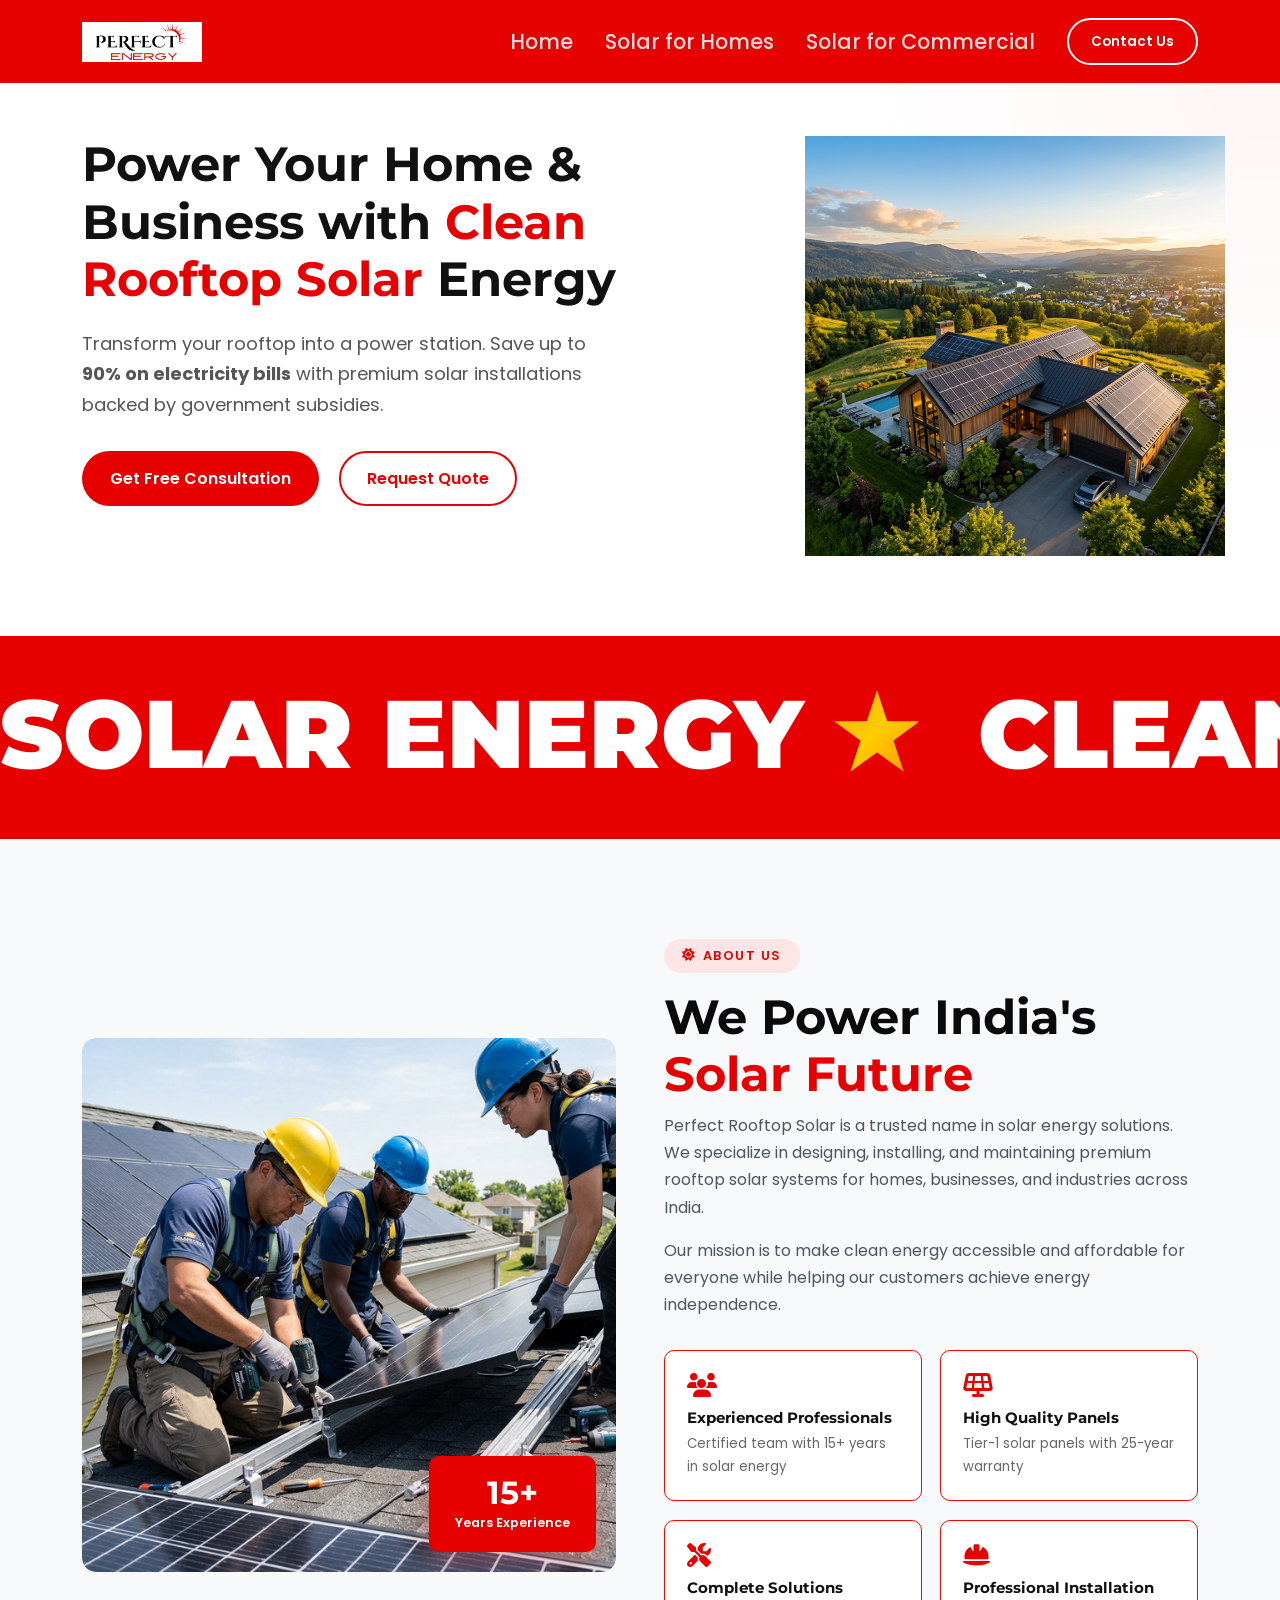
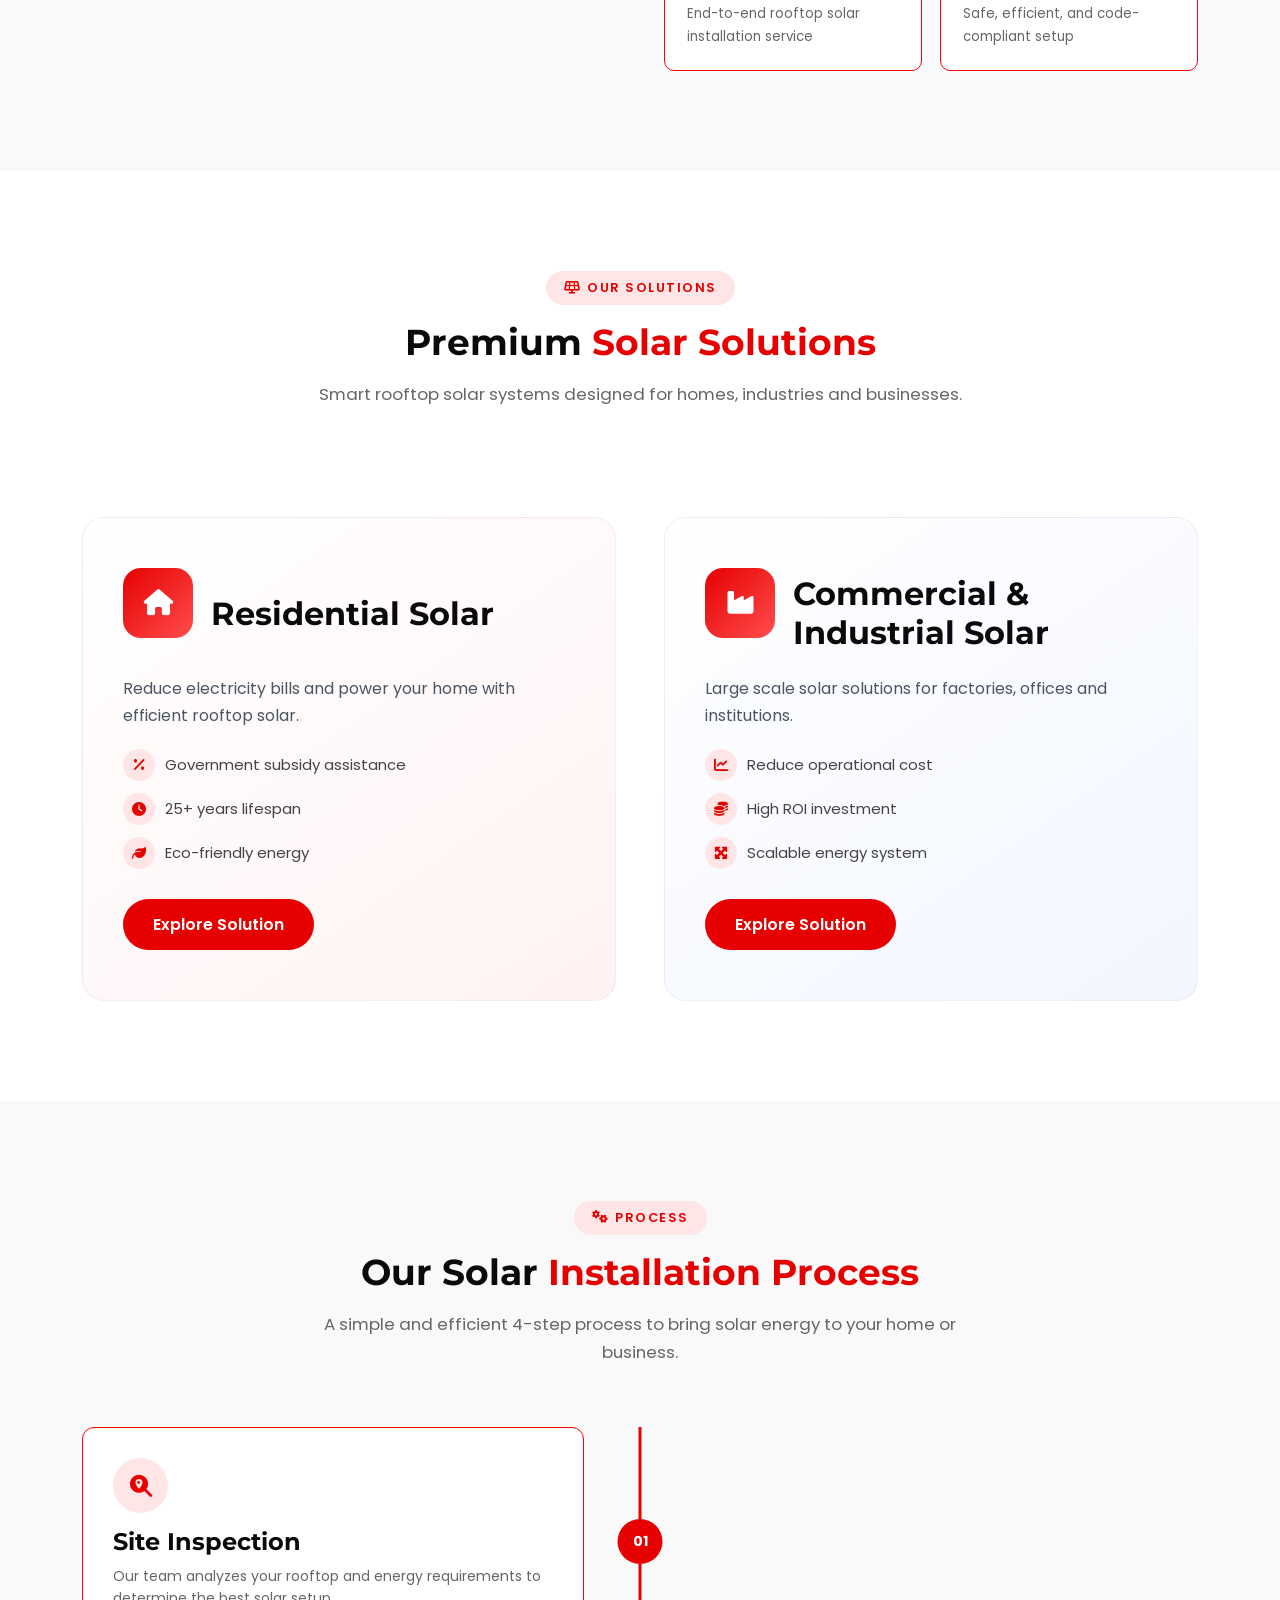
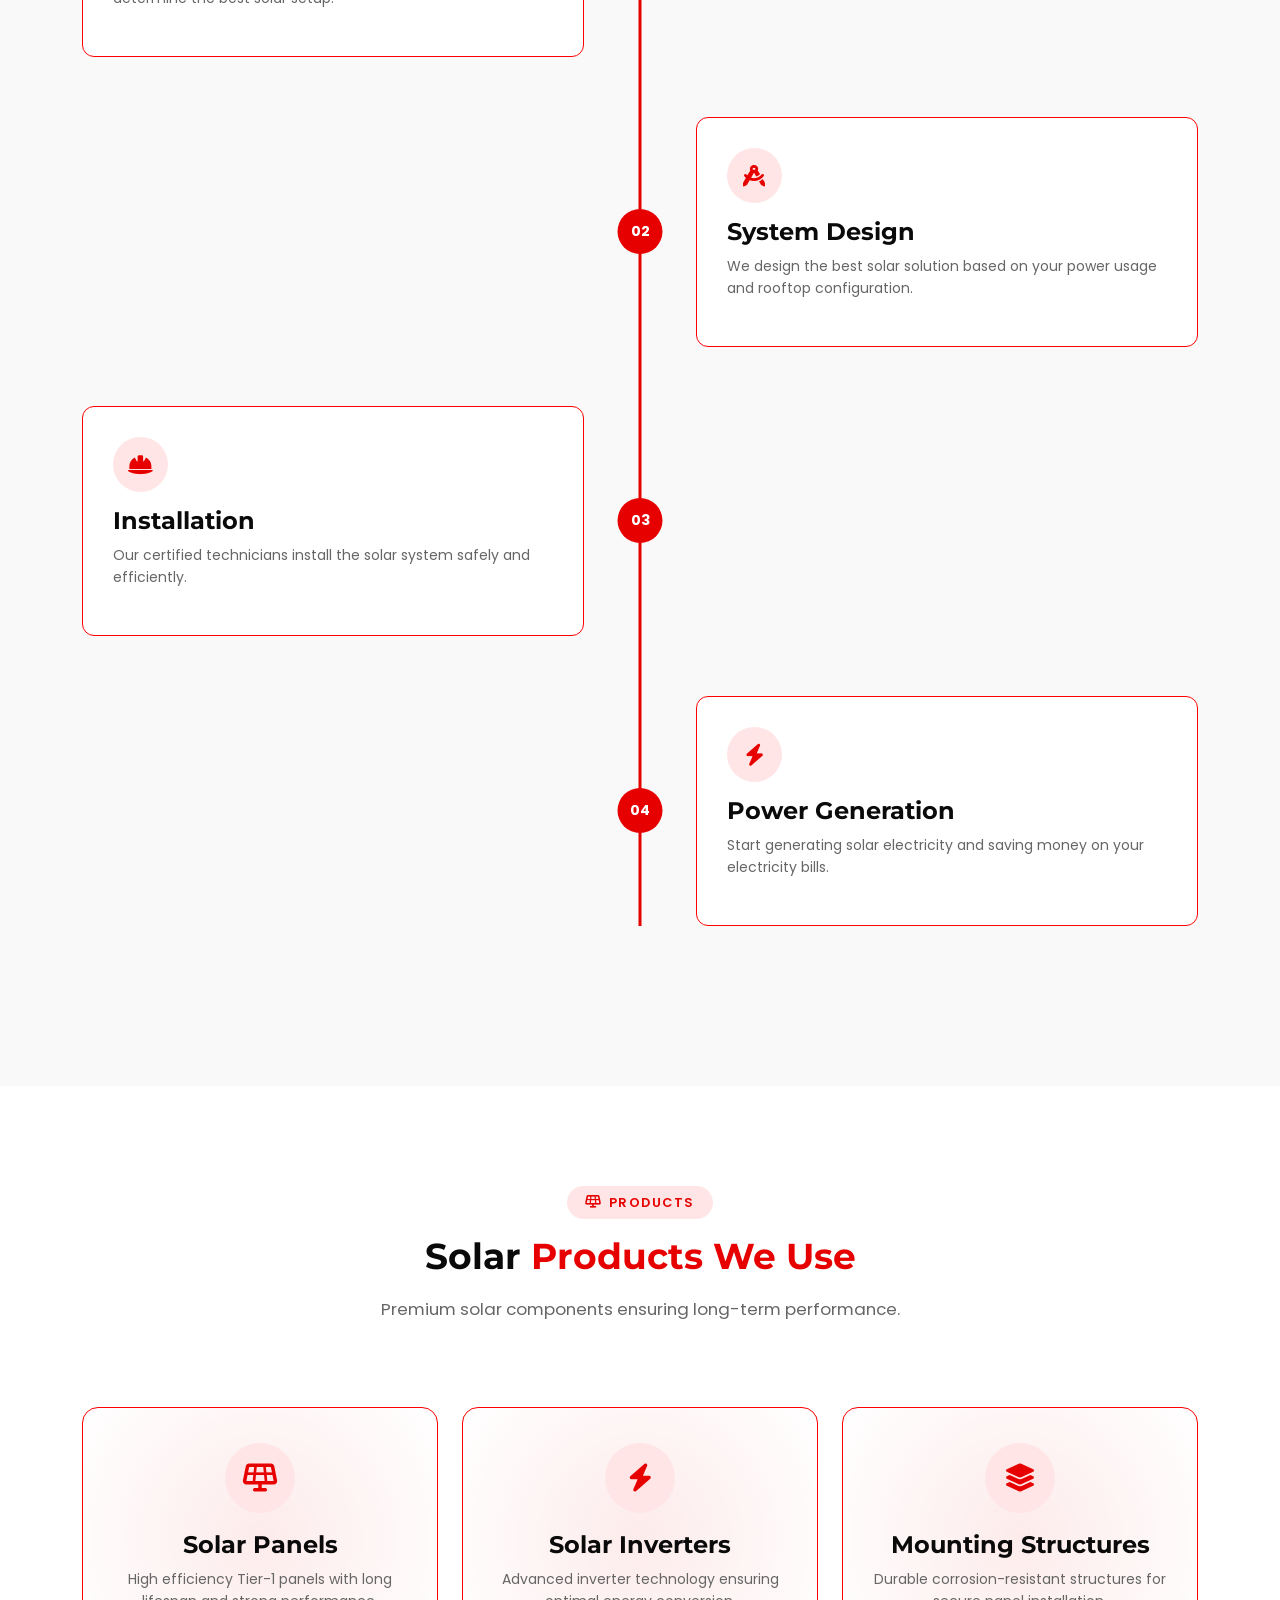
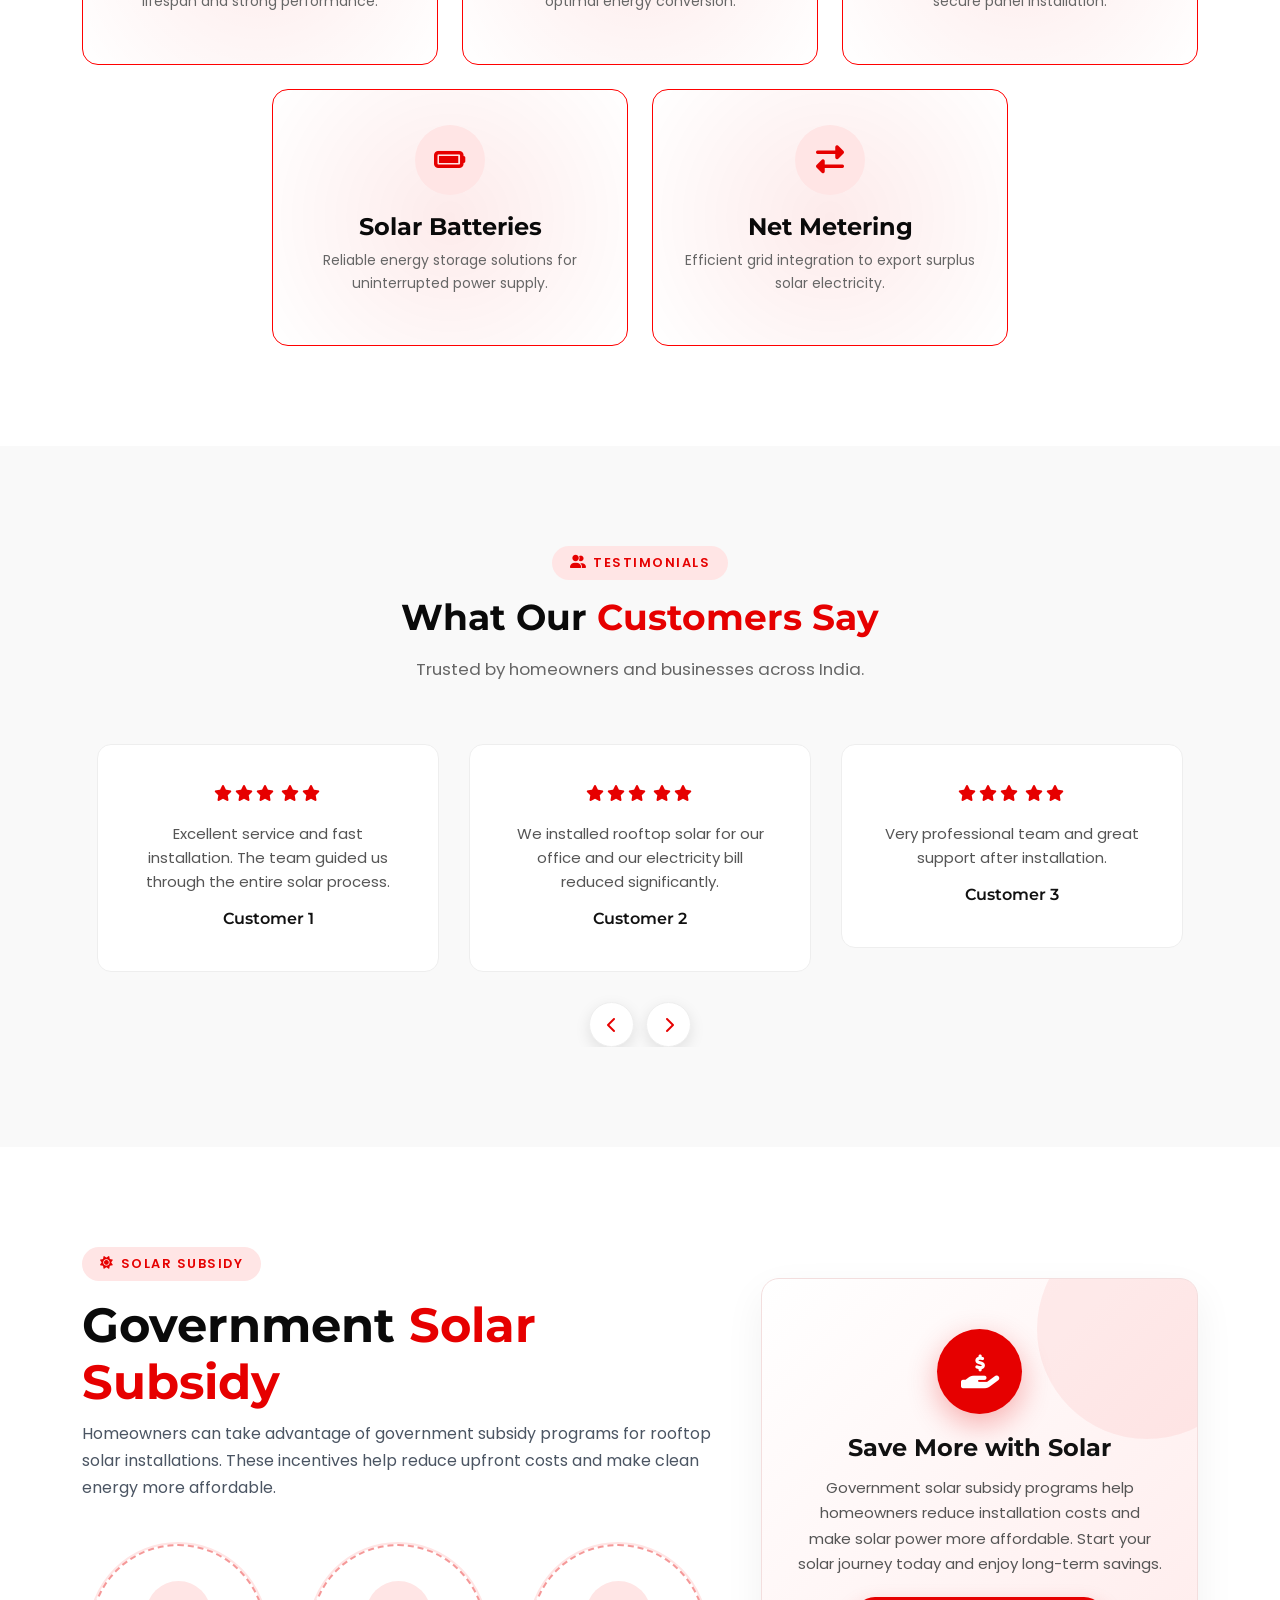
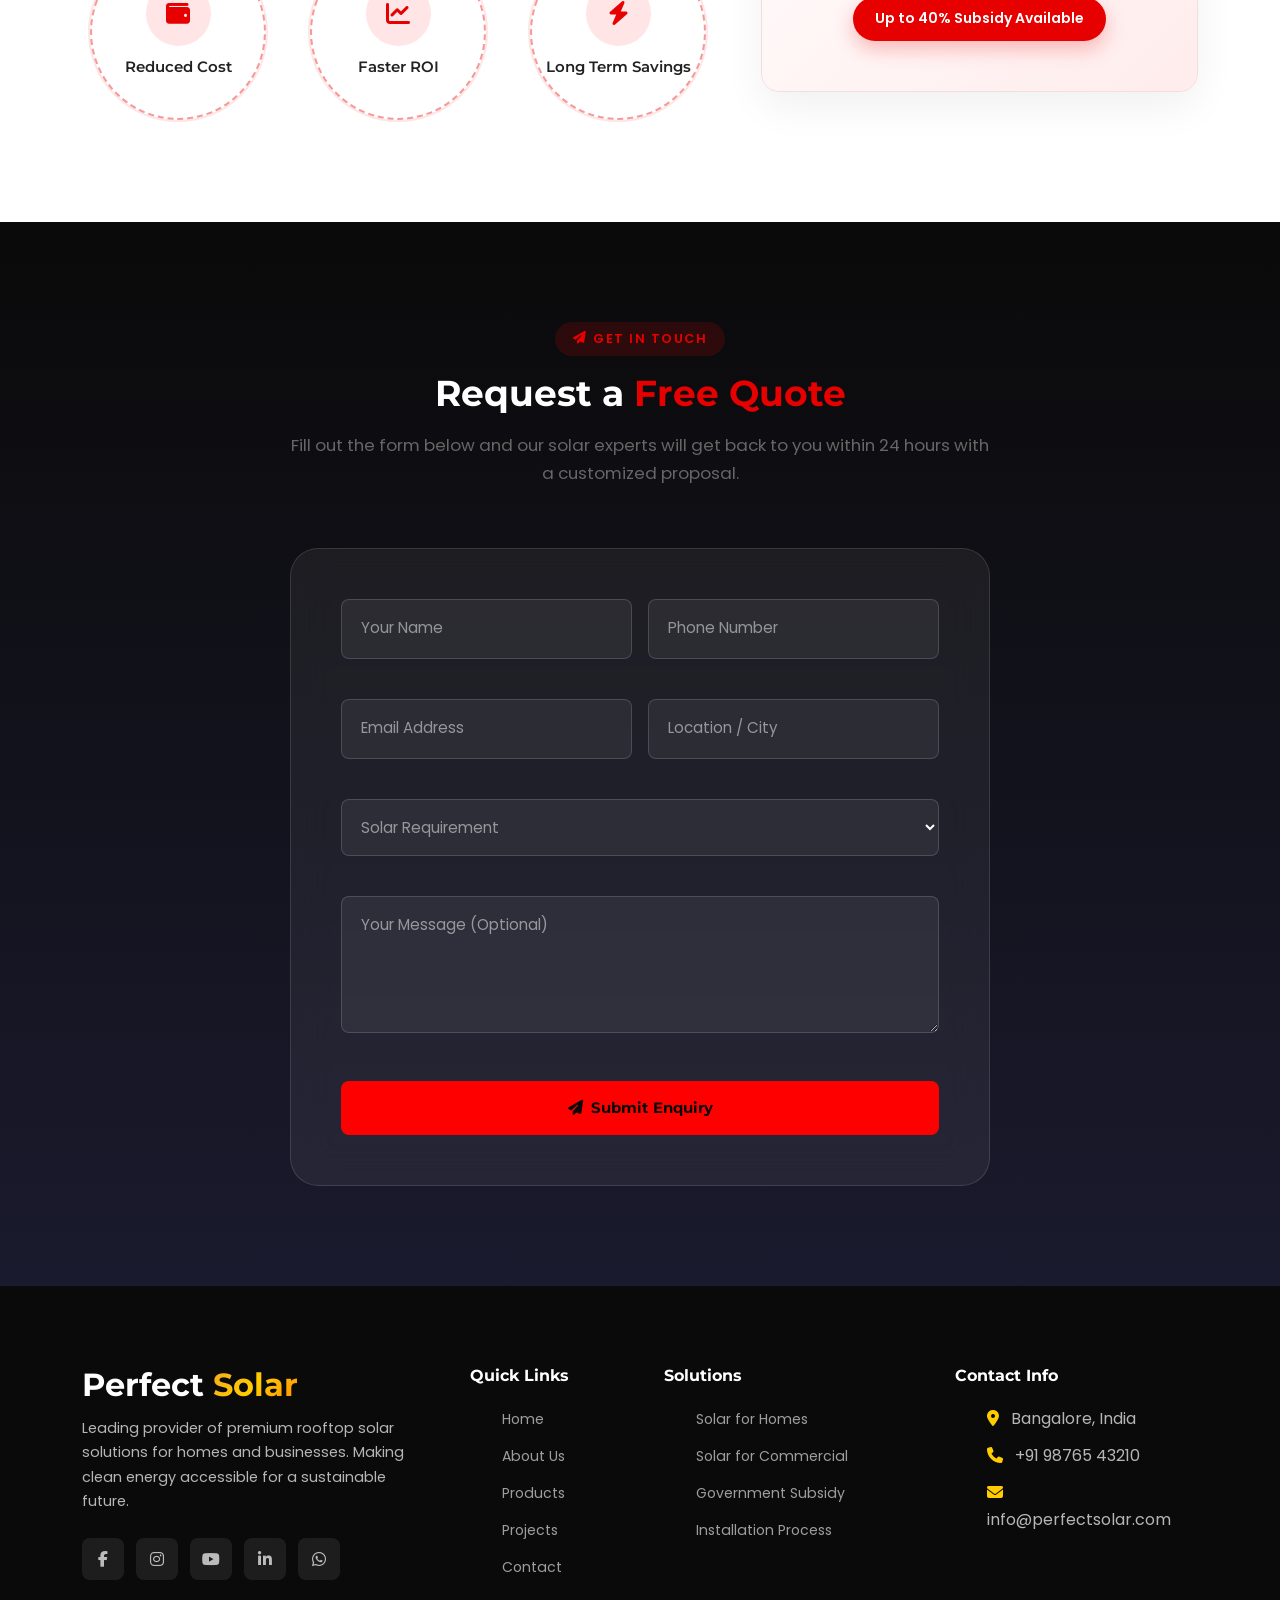
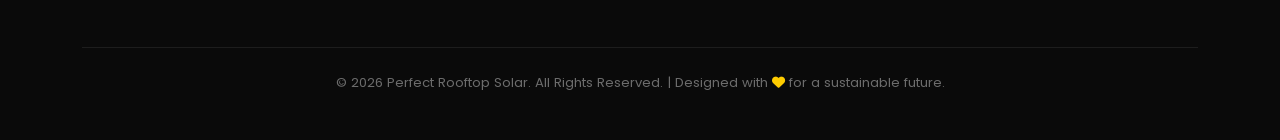
==== commit 5ddeed27: "website update" ====
--- a/index.html
+++ b/index.html
@@ -53,7 +53,6 @@
           <a href="index.html" class="active">Home</a>
           <a href="solar-for-homes.html">Solar for Homes</a>
           <a href="solar-for-commercial.html">Solar for Commercial</a>
-          <a href="#testimonials">Testimonials</a>
           <a href="contact.html" class="nav-cta">Contact Us</a>
         </div>
         <div class="hamburger" id="hamburger">
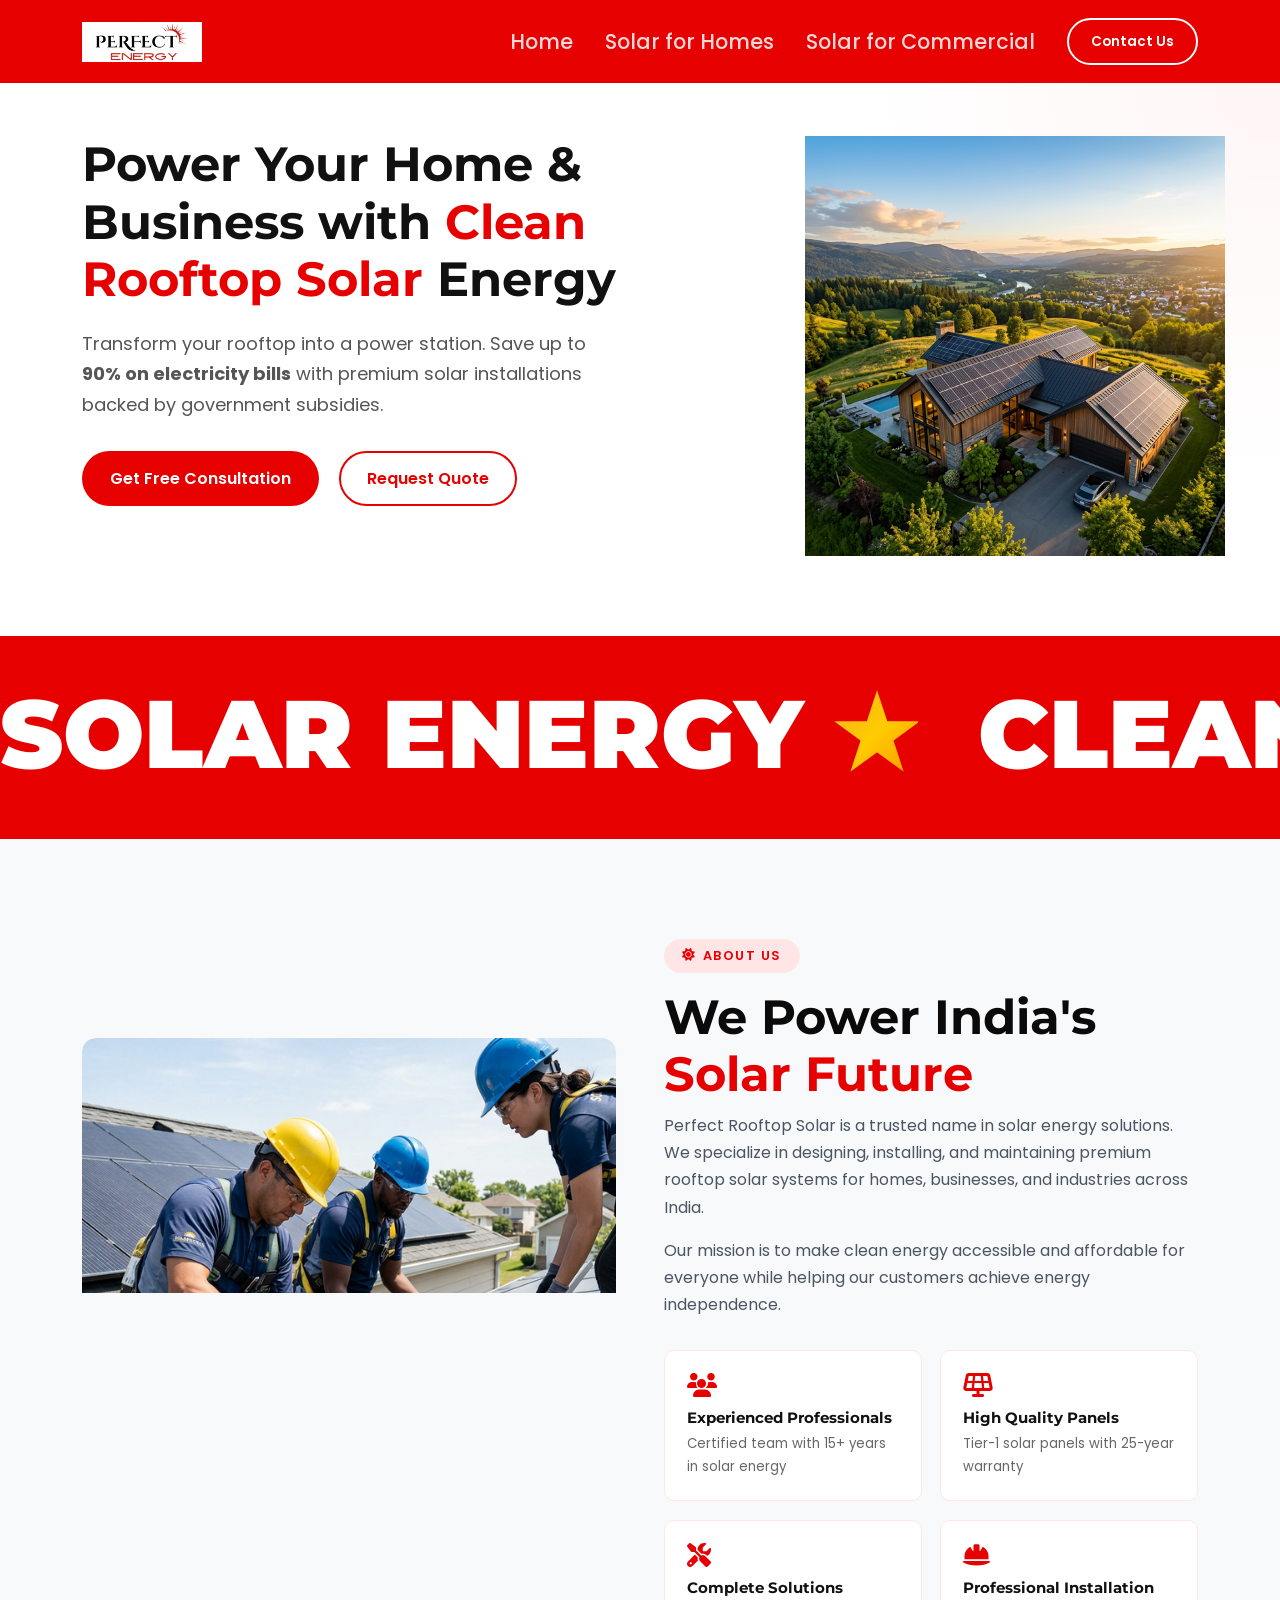
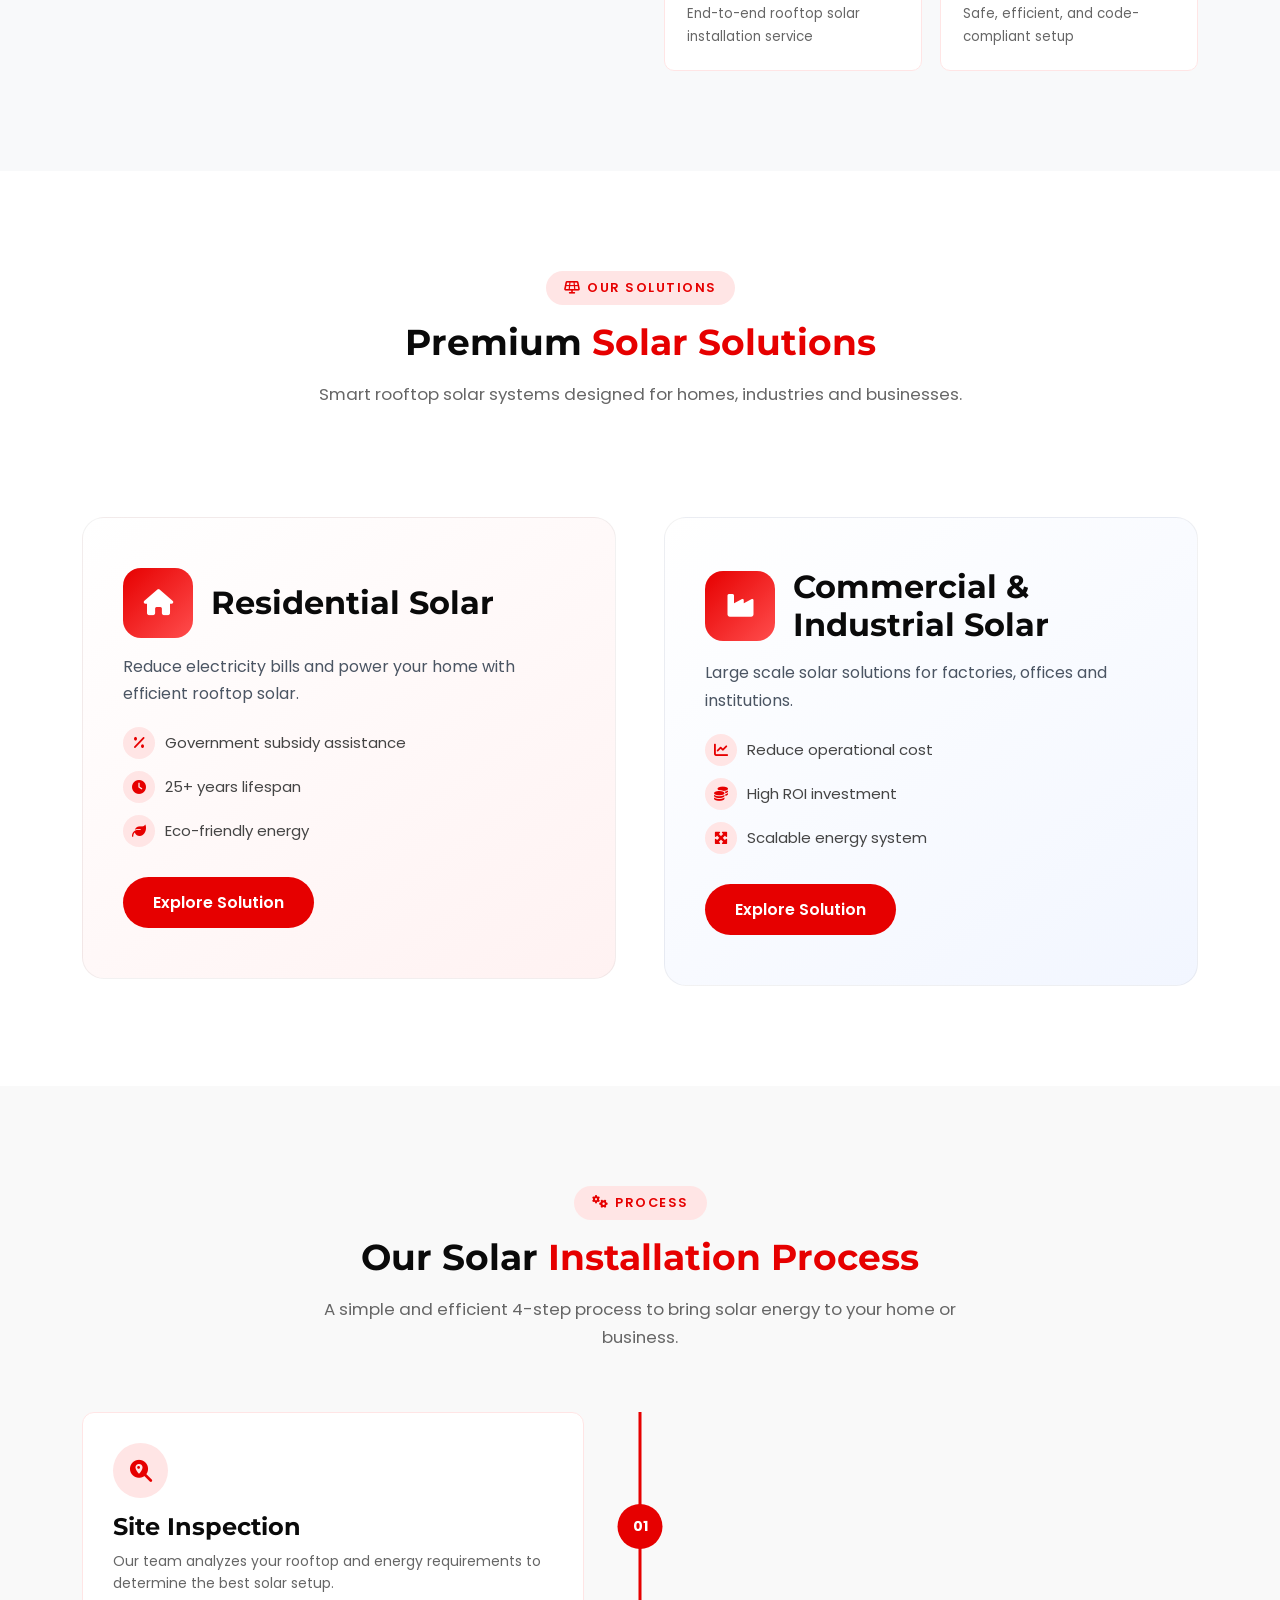
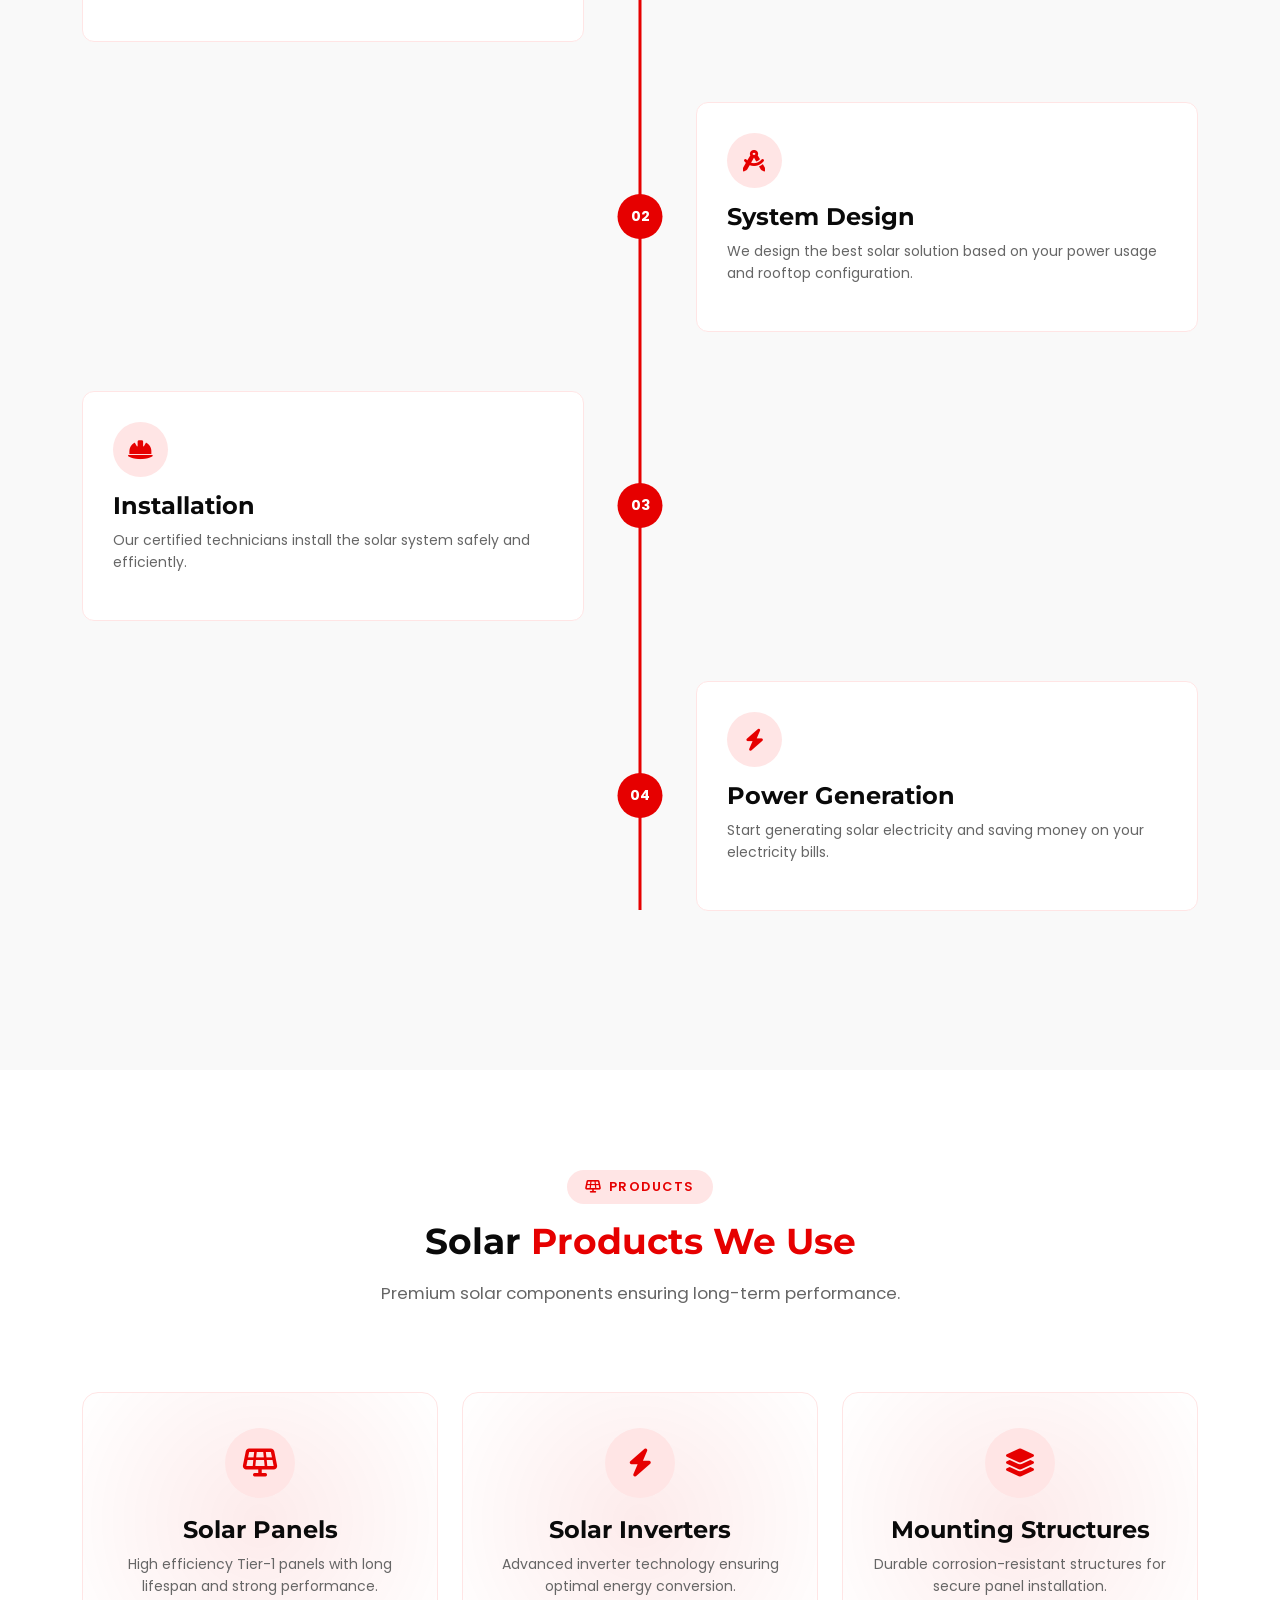
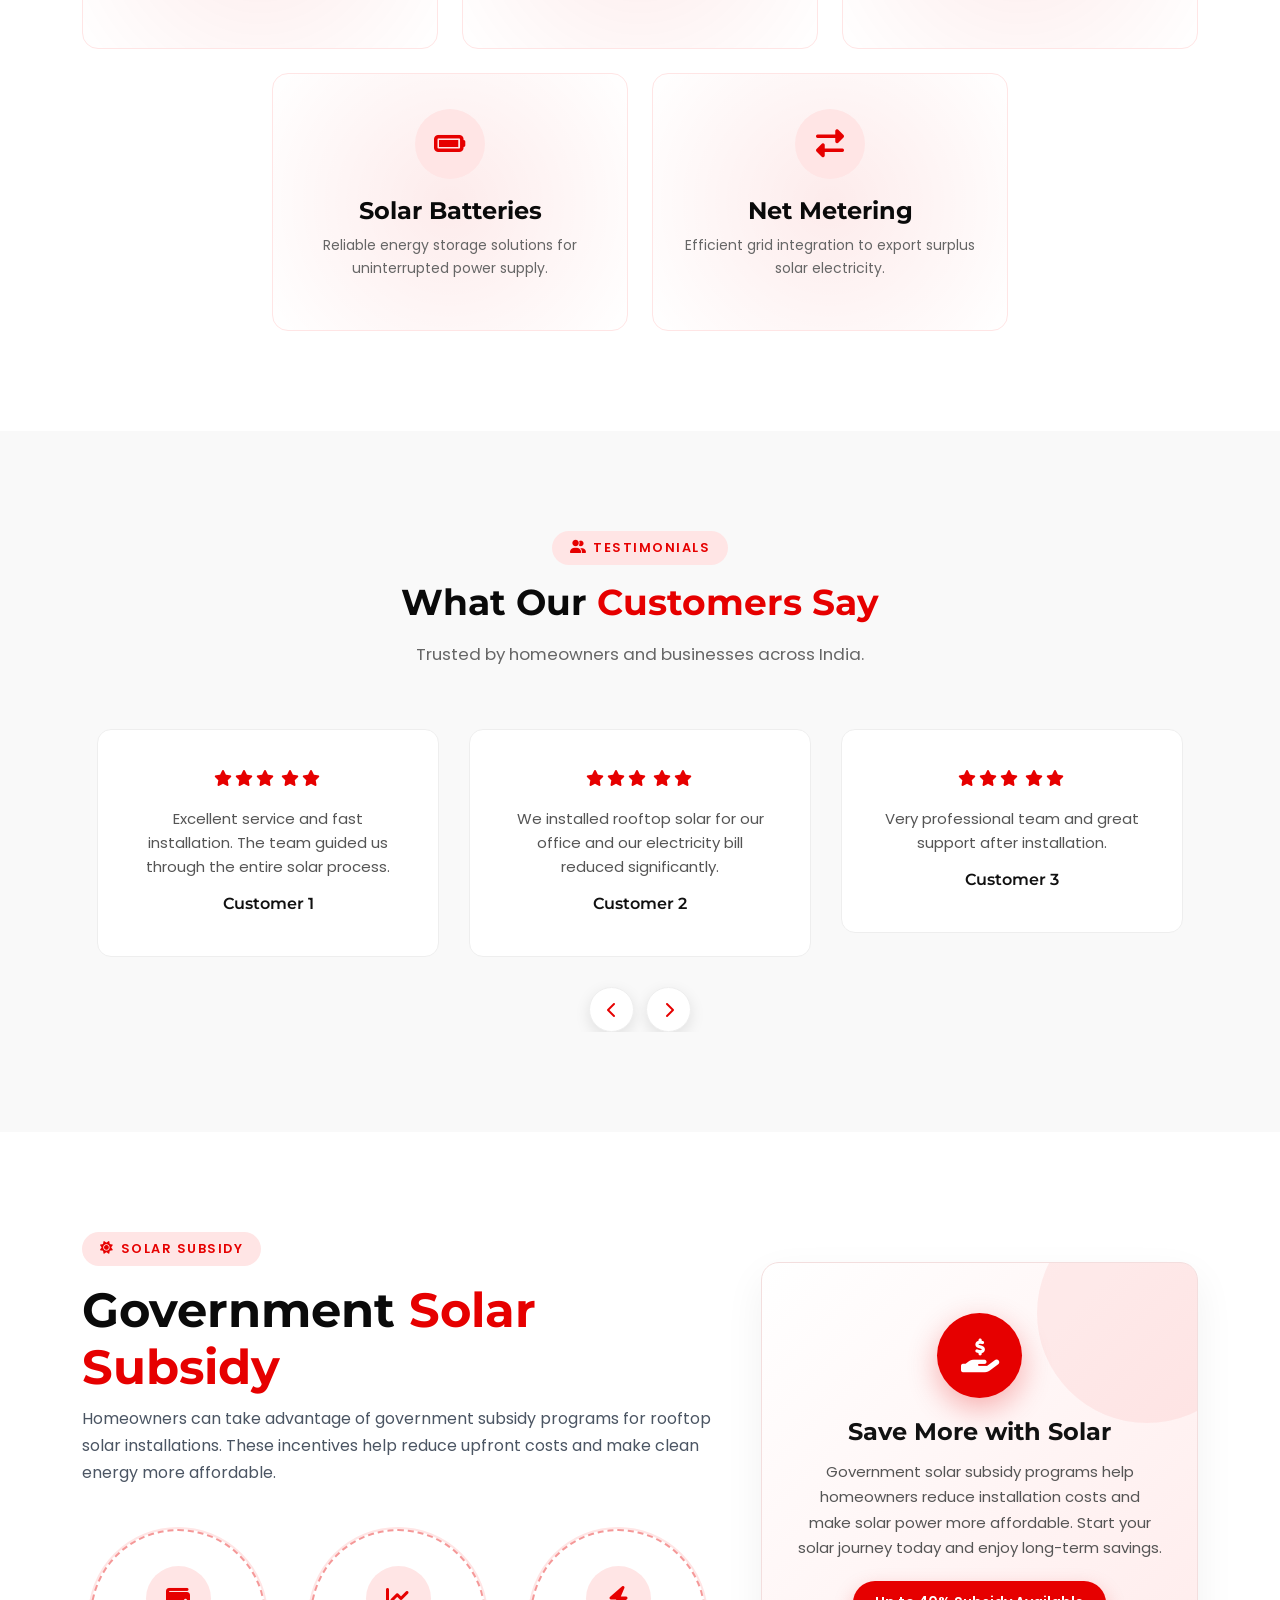
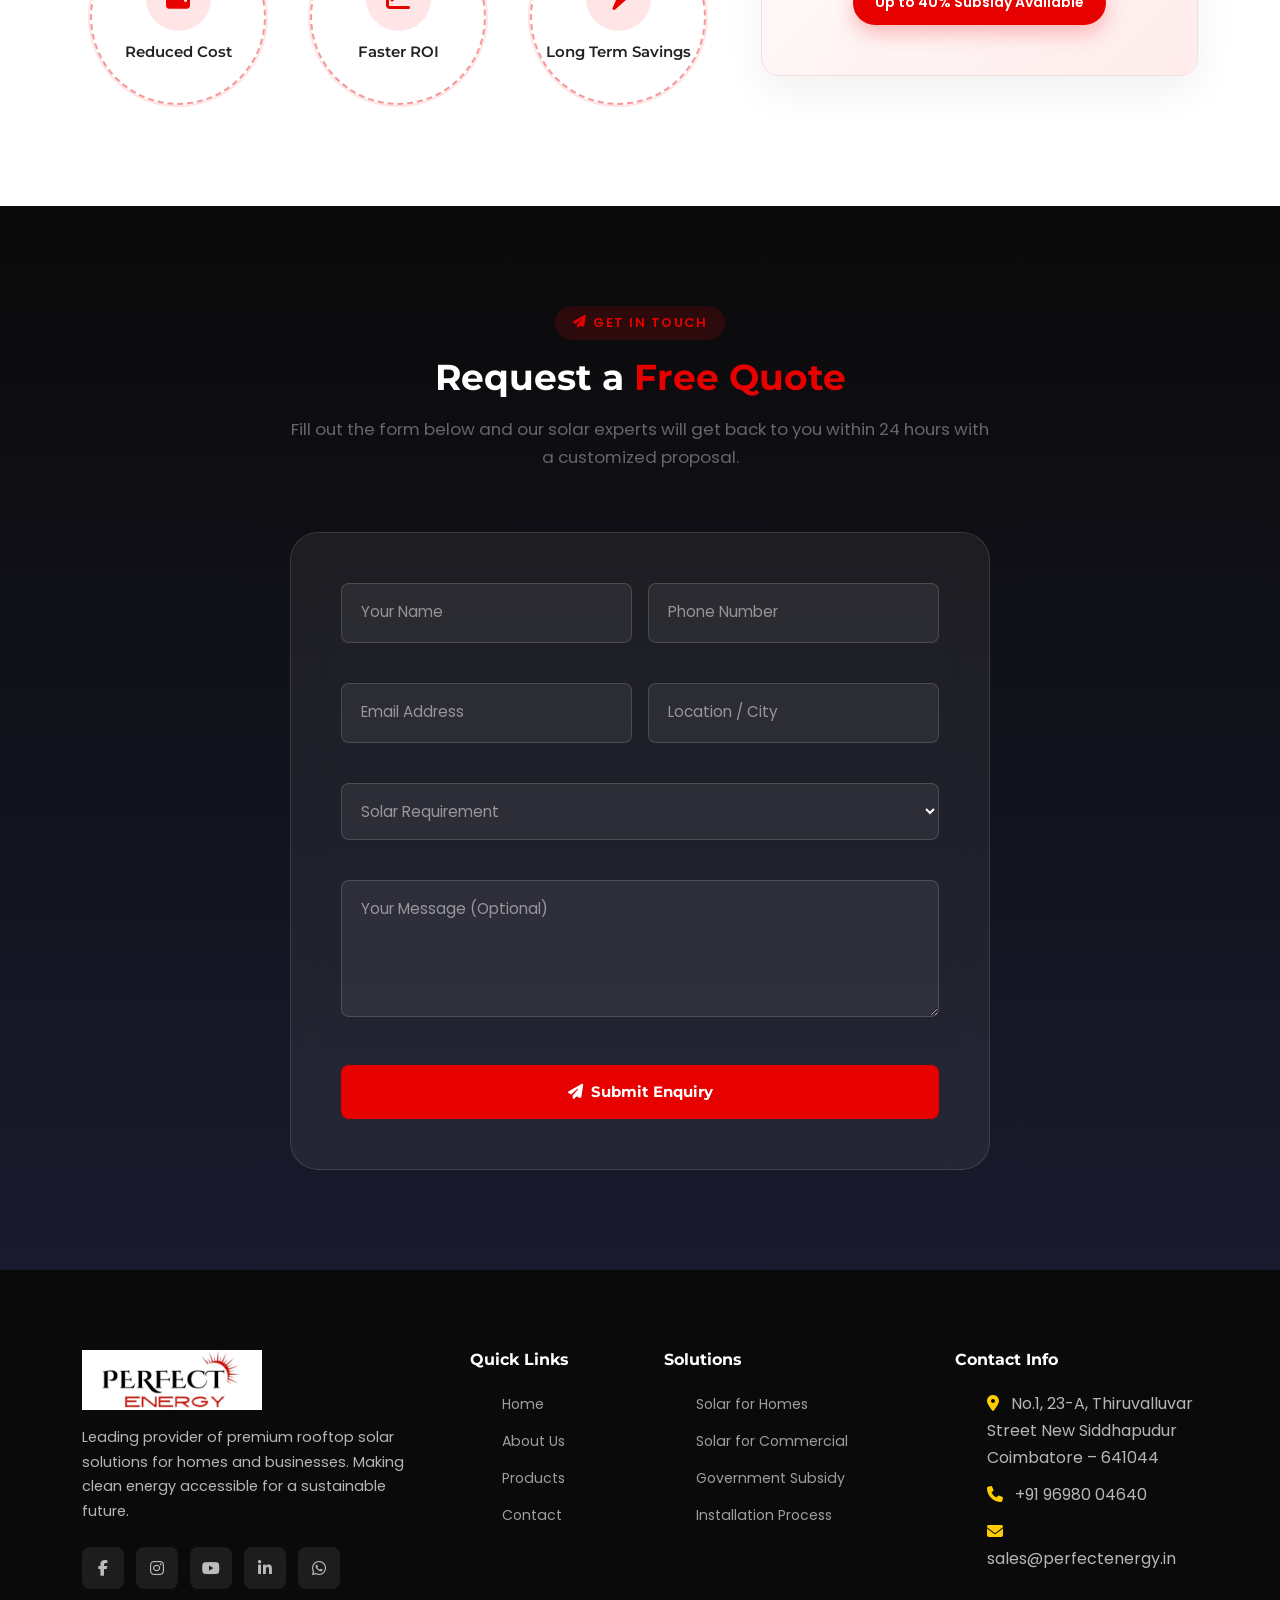
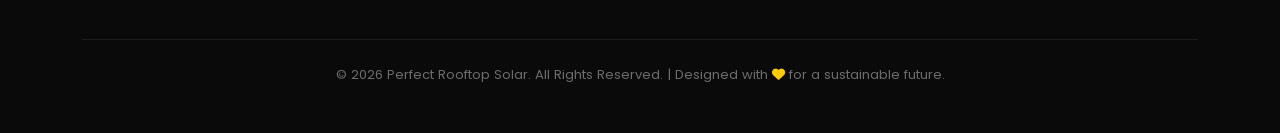
==== commit 34c24a26: "website updated 12" ====
--- a/index.html
+++ b/index.html
@@ -227,7 +227,7 @@
               <li><i class="fas fa-leaf"></i> Eco-friendly energy</li>
             </ul>
 
-            <a href="#" class="premium-btn">Explore Solution</a>
+            <a href="./solar-for-homes.html" class="premium-btn">Explore Solution</a>
 
           </div>
         </div>
@@ -257,7 +257,7 @@
               <li><i class="fas fa-expand-arrows-alt"></i> Scalable energy system</li>
             </ul>
 
-            <a href="#" class="premium-btn">Explore Solution</a>
+            <a href="./solar-for-commercial.html" class="premium-btn">Explore Solution</a>
 
           </div>
         </div>
@@ -543,9 +543,14 @@
       <div class="row g-5">
         <div class="col-lg-4">
           <div class="footer-brand">
-            <h3>Perfect <span>Solar</span></h3>
-            <p>Leading provider of premium rooftop solar solutions for homes and businesses. Making clean energy
-              accessible for a sustainable future.</p>
+
+            <img src="images/logo.png" alt="Perfect Energy Logo" class="footer-logo">
+
+            <p>
+              Leading provider of premium rooftop solar solutions for homes and businesses.
+              Making clean energy accessible for a sustainable future.
+            </p>
+
             <div class="footer-social mt-4">
               <a href="#" aria-label="Facebook"><i class="fab fa-facebook-f"></i></a>
               <a href="#" aria-label="Instagram"><i class="fab fa-instagram"></i></a>
@@ -553,6 +558,7 @@
               <a href="#" aria-label="LinkedIn"><i class="fab fa-linkedin-in"></i></a>
               <a href="#" aria-label="WhatsApp"><i class="fab fa-whatsapp"></i></a>
             </div>
+
           </div>
         </div>
         <div class="col-lg-2 col-md-4">
@@ -561,7 +567,6 @@
             <li><a href="index.html">Home</a></li>
             <li><a href="#about">About Us</a></li>
             <li><a href="#products">Products</a></li>
-            <li><a href="#projects">Projects</a></li>
             <li><a href="contact.html">Contact</a></li>
           </ul>
         </div>
@@ -577,9 +582,11 @@
         <div class="col-lg-3 col-md-4">
           <h5>Contact Info</h5>
           <ul class="footer-links">
-            <li><i class="fas fa-map-marker-alt text-solar me-2"></i> Bangalore, India</li>
-            <li><i class="fas fa-phone text-solar me-2"></i> +91 98765 43210</li>
-            <li><i class="fas fa-envelope text-solar me-2"></i> info@perfectsolar.com</li>
+            <li><i class="fas fa-map-marker-alt text-solar me-2"></i> No.1, 23-A, Thiruvalluvar Street
+              New Siddhapudur
+              Coimbatore – 641044</li>
+            <li><i class="fas fa-phone text-solar me-2"></i> +91 96980 04640</li>
+            <li><i class="fas fa-envelope text-solar me-2"></i> sales@perfectenergy.in</li>
           </ul>
         </div>
       </div>
@@ -598,37 +605,6 @@
   <!-- Scripts: Only Bootstrap + our optimized script (no AOS, GSAP, Swiper) -->
   <script src="https://cdn.jsdelivr.net/npm/bootstrap@5.3.2/dist/js/bootstrap.bundle.min.js"></script>
   <script src="js/script.js"></script>
-  <script>
-    const pm = document.querySelectorAll(".product-modern");
-
-    const pmObserver = new IntersectionObserver(entries => {
-      entries.forEach(entry => {
-        if (entry.isIntersecting) {
-          entry.target.classList.add("show");
-        }
-      });
-    }, {
-      threshold: .25
-    });
-
-    pm.forEach(el => pmObserver.observe(el));
-
-    const reveals = document.querySelectorAll(
-      ".reveal-up, .reveal-left, .reveal-right"
-    );
-
-    const observer = new IntersectionObserver(entries => {
-      entries.forEach(entry => {
-        if (entry.isIntersecting) {
-          entry.target.classList.add("reveal-active");
-        }
-      });
-    }, {
-      threshold: .25
-    });
-
-    reveals.forEach(el => observer.observe(el));
-  </script>
 </body>
 
 </html>
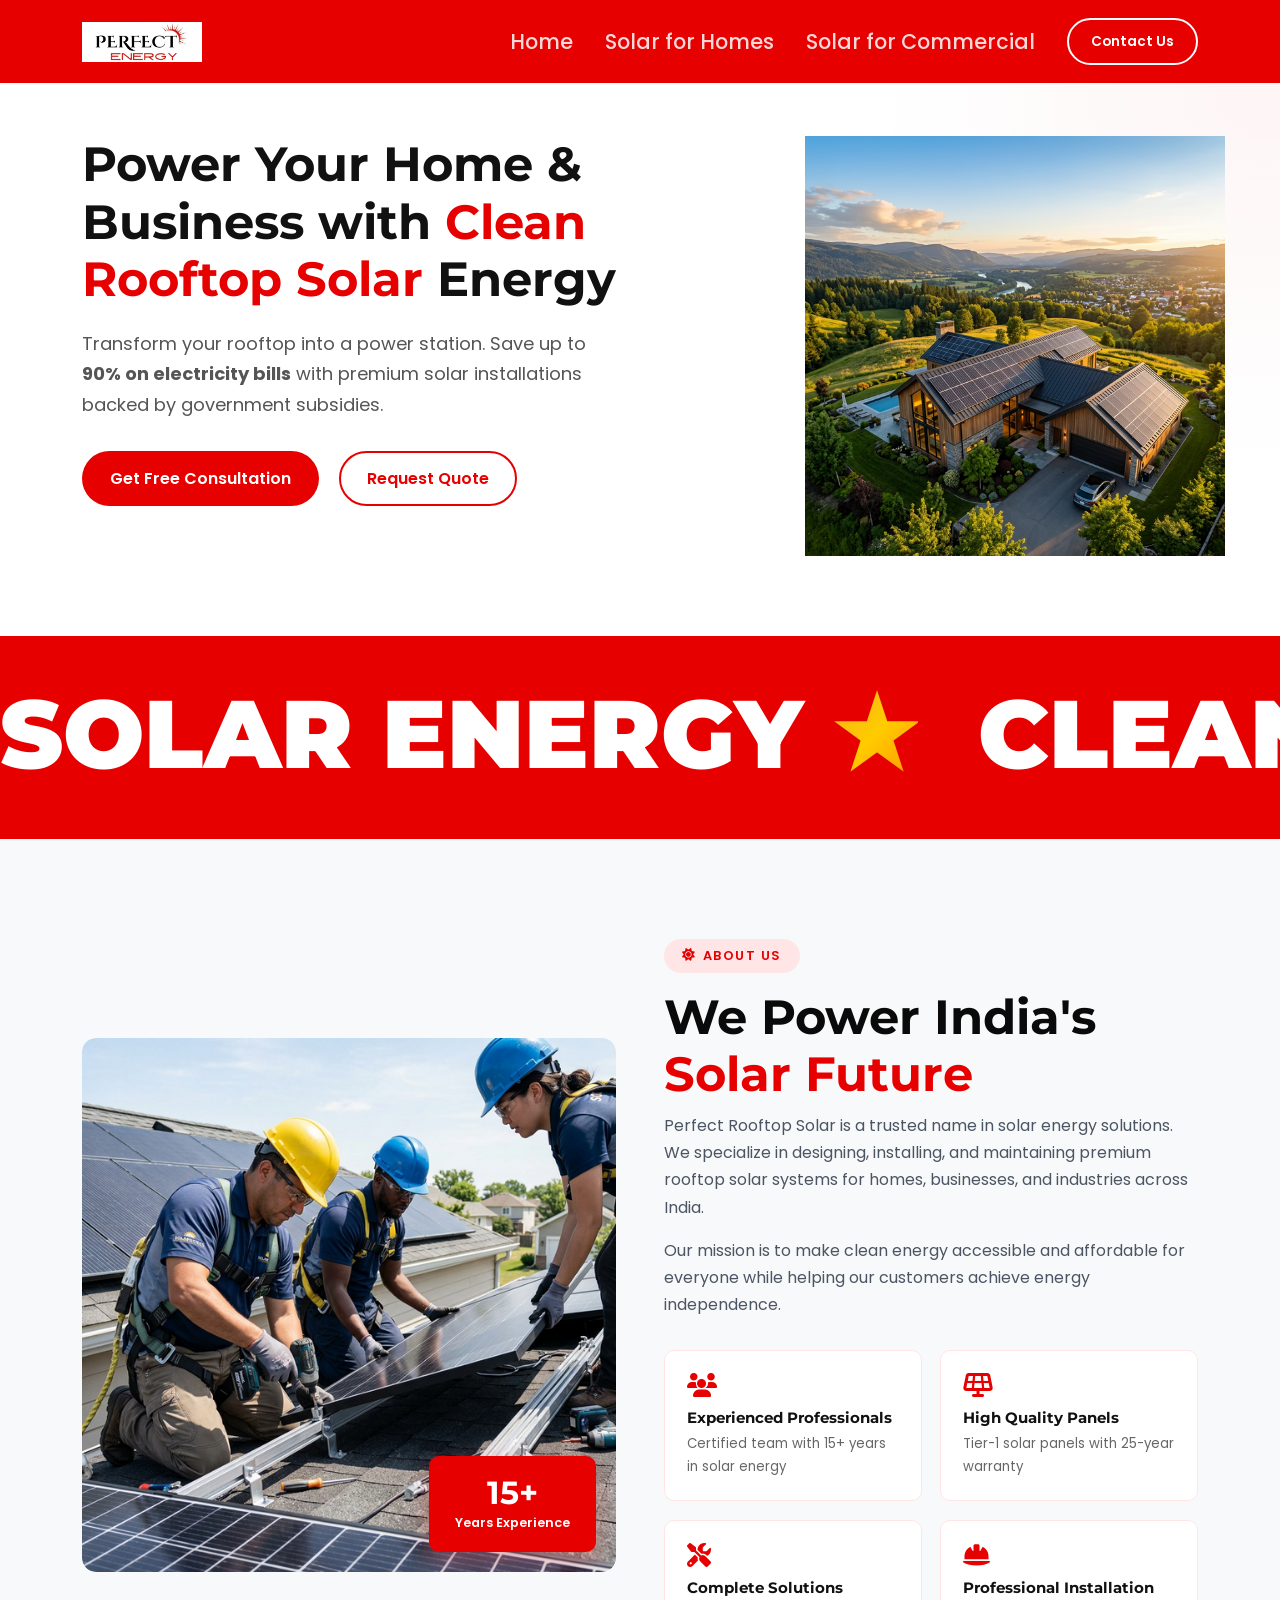
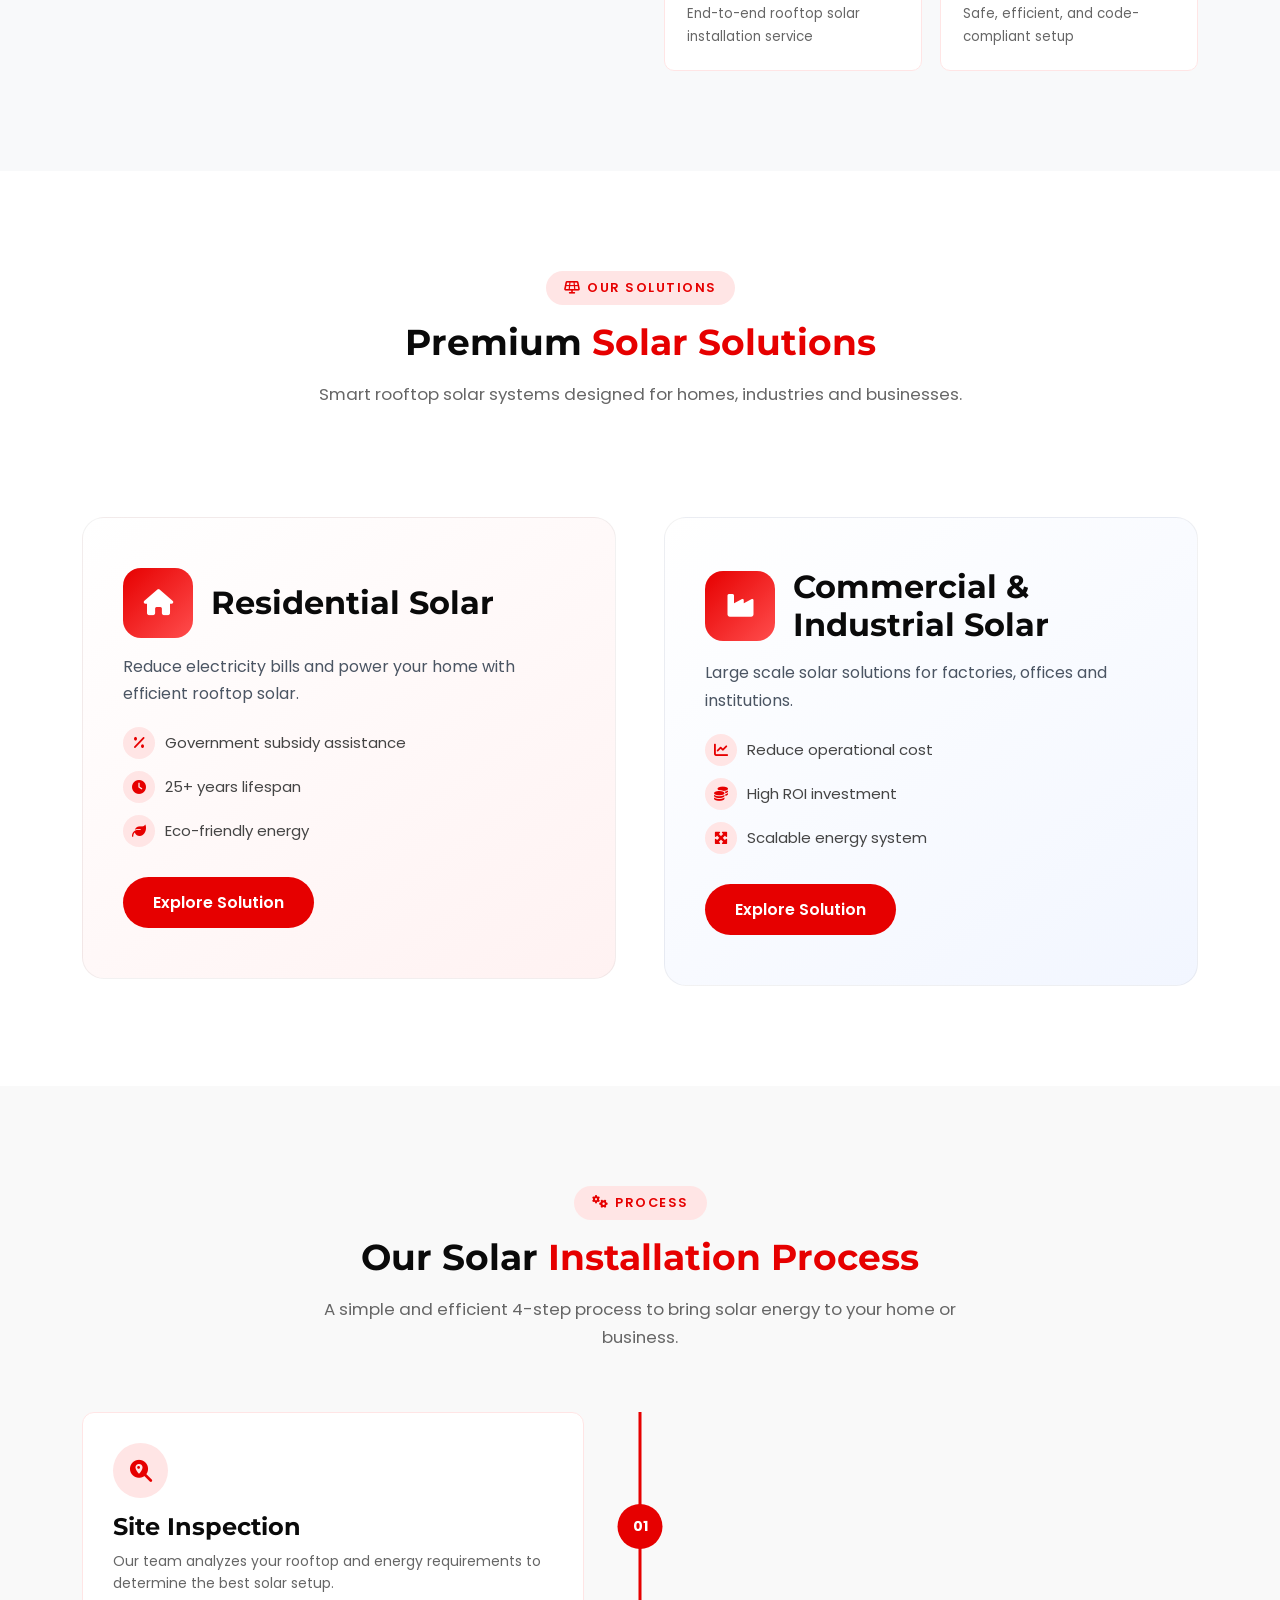
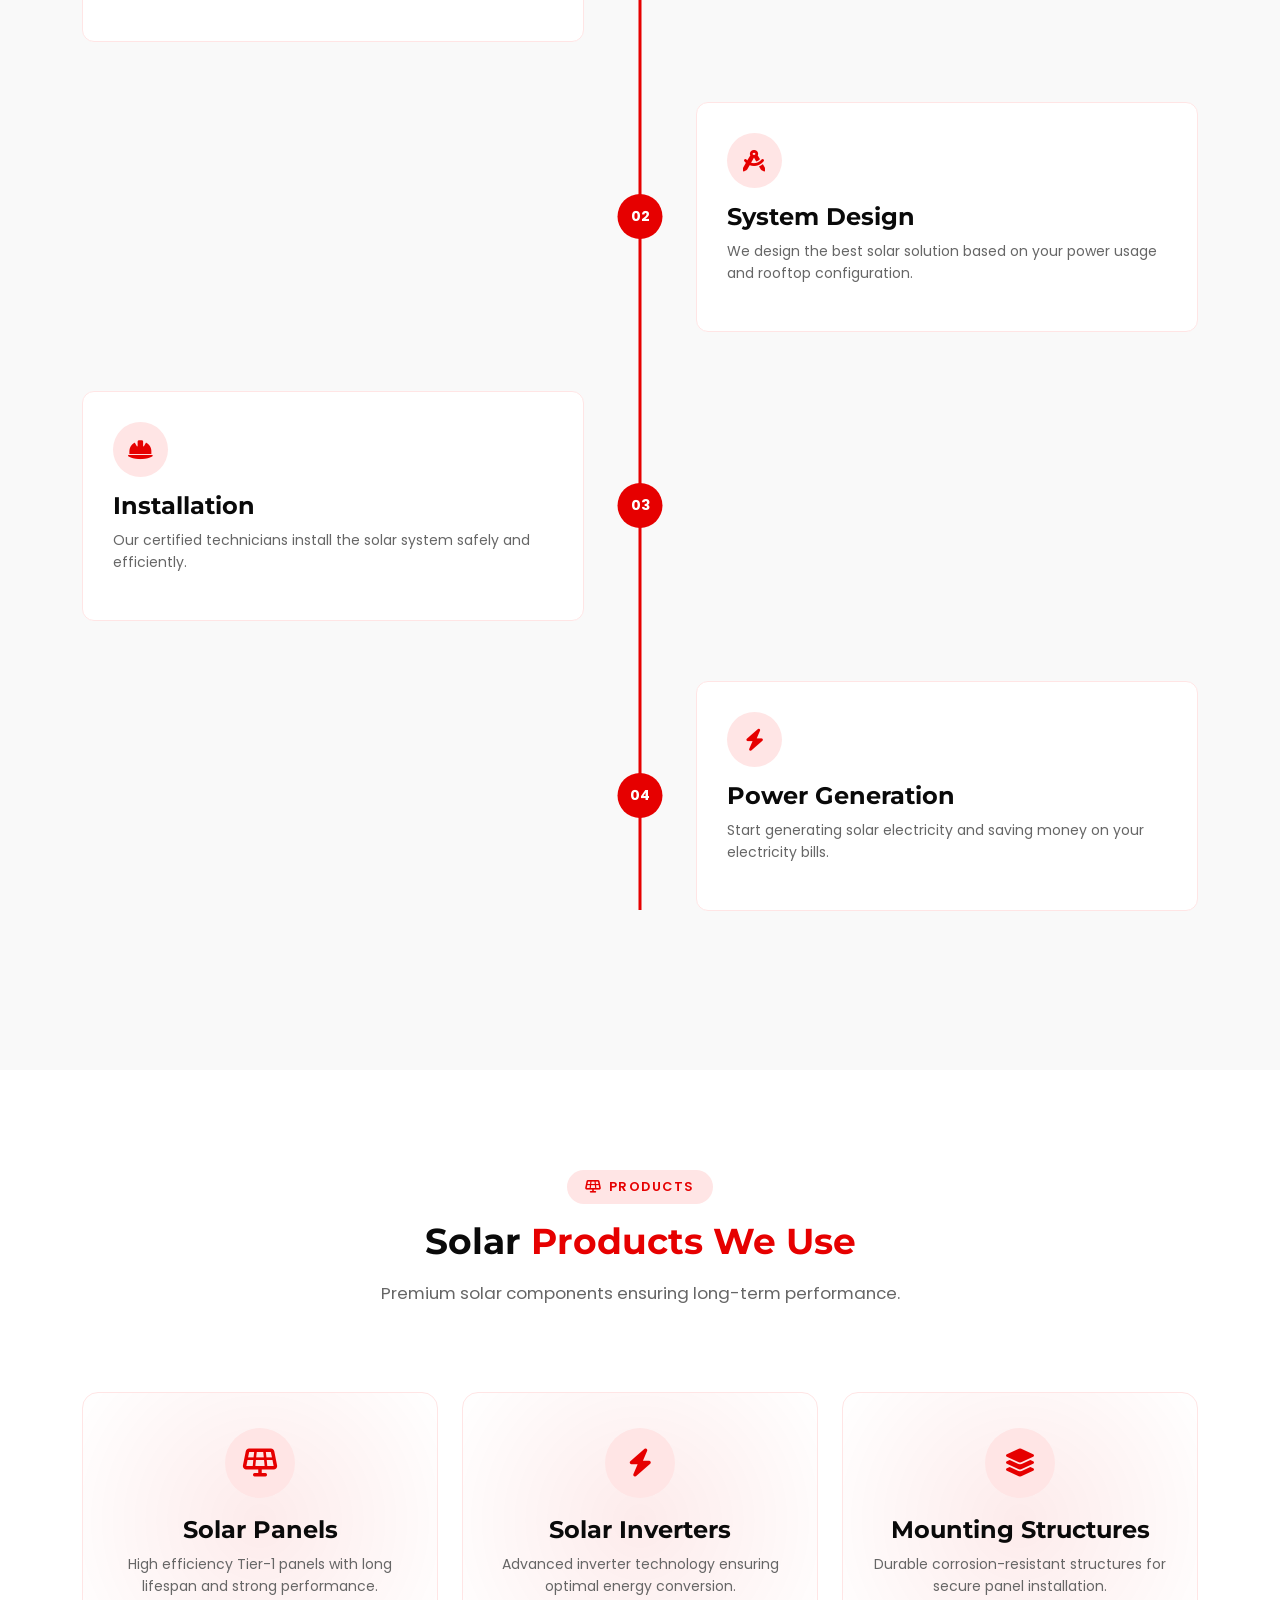
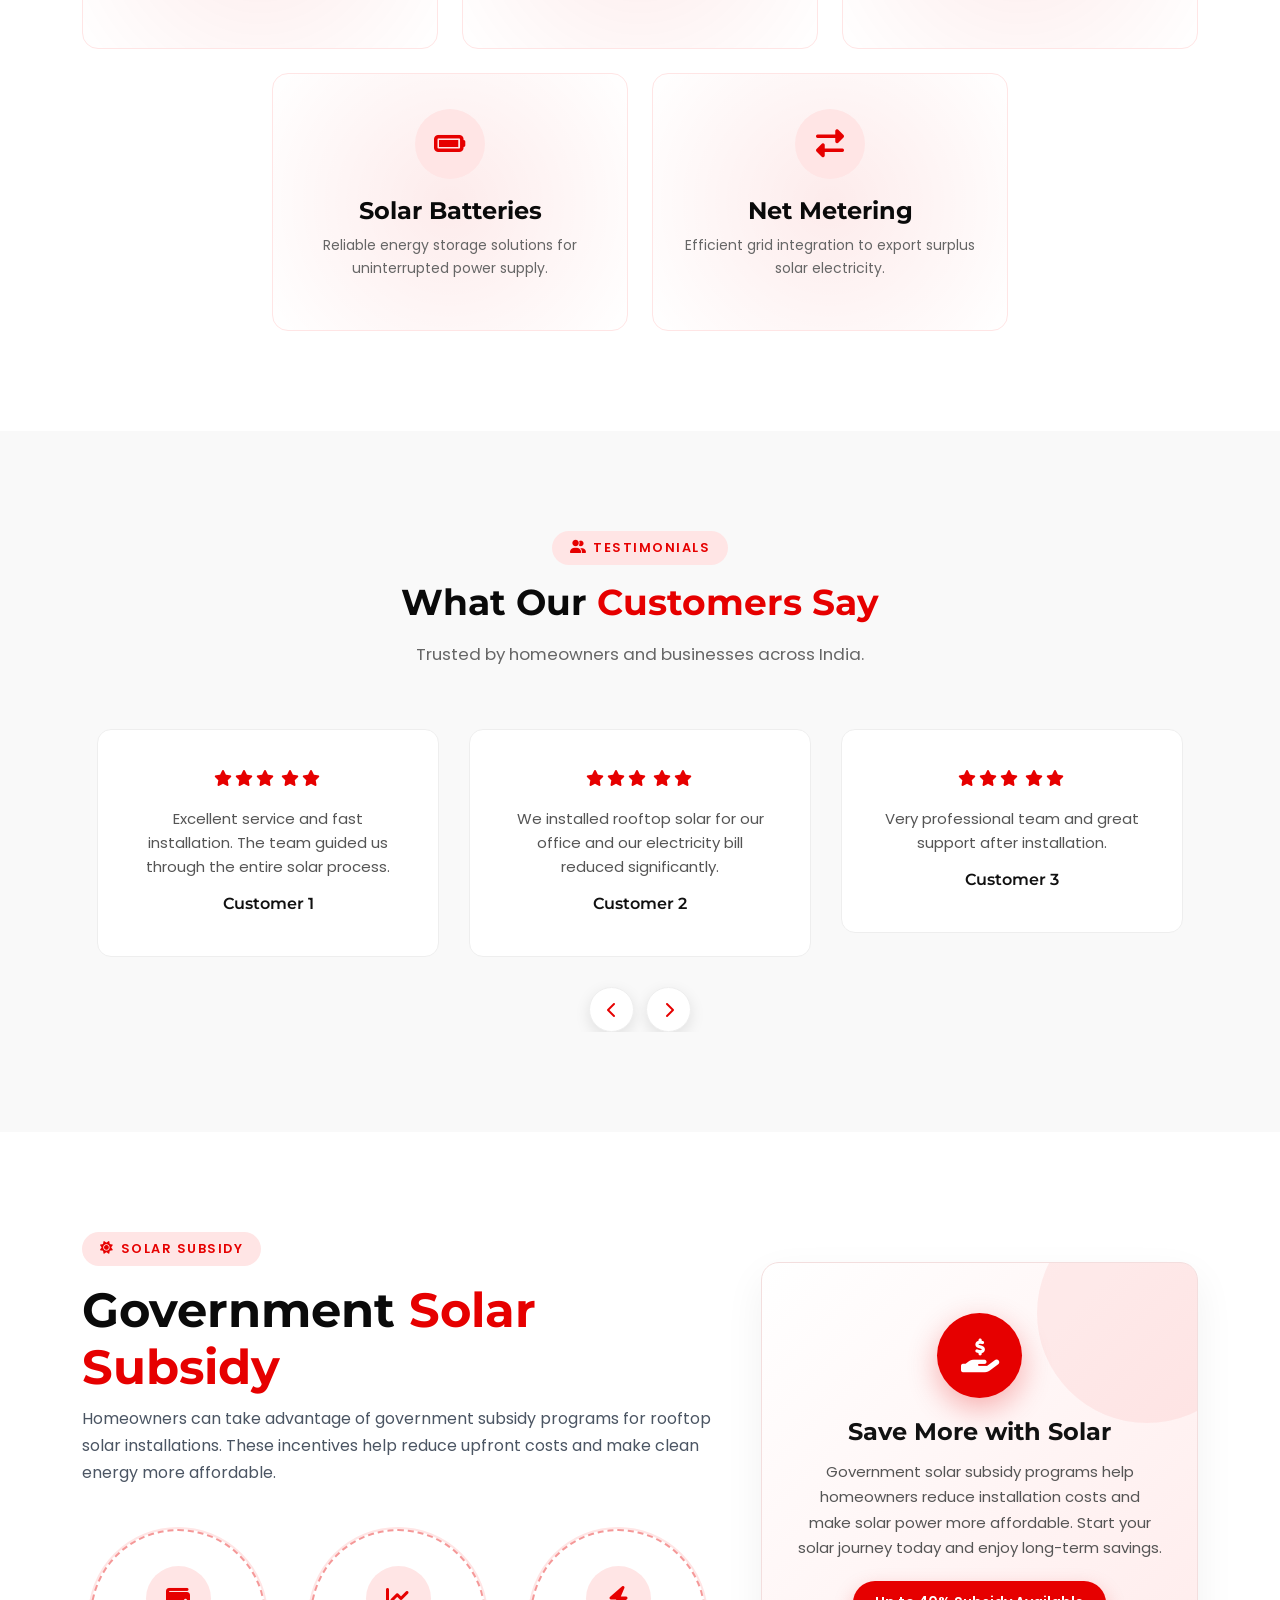
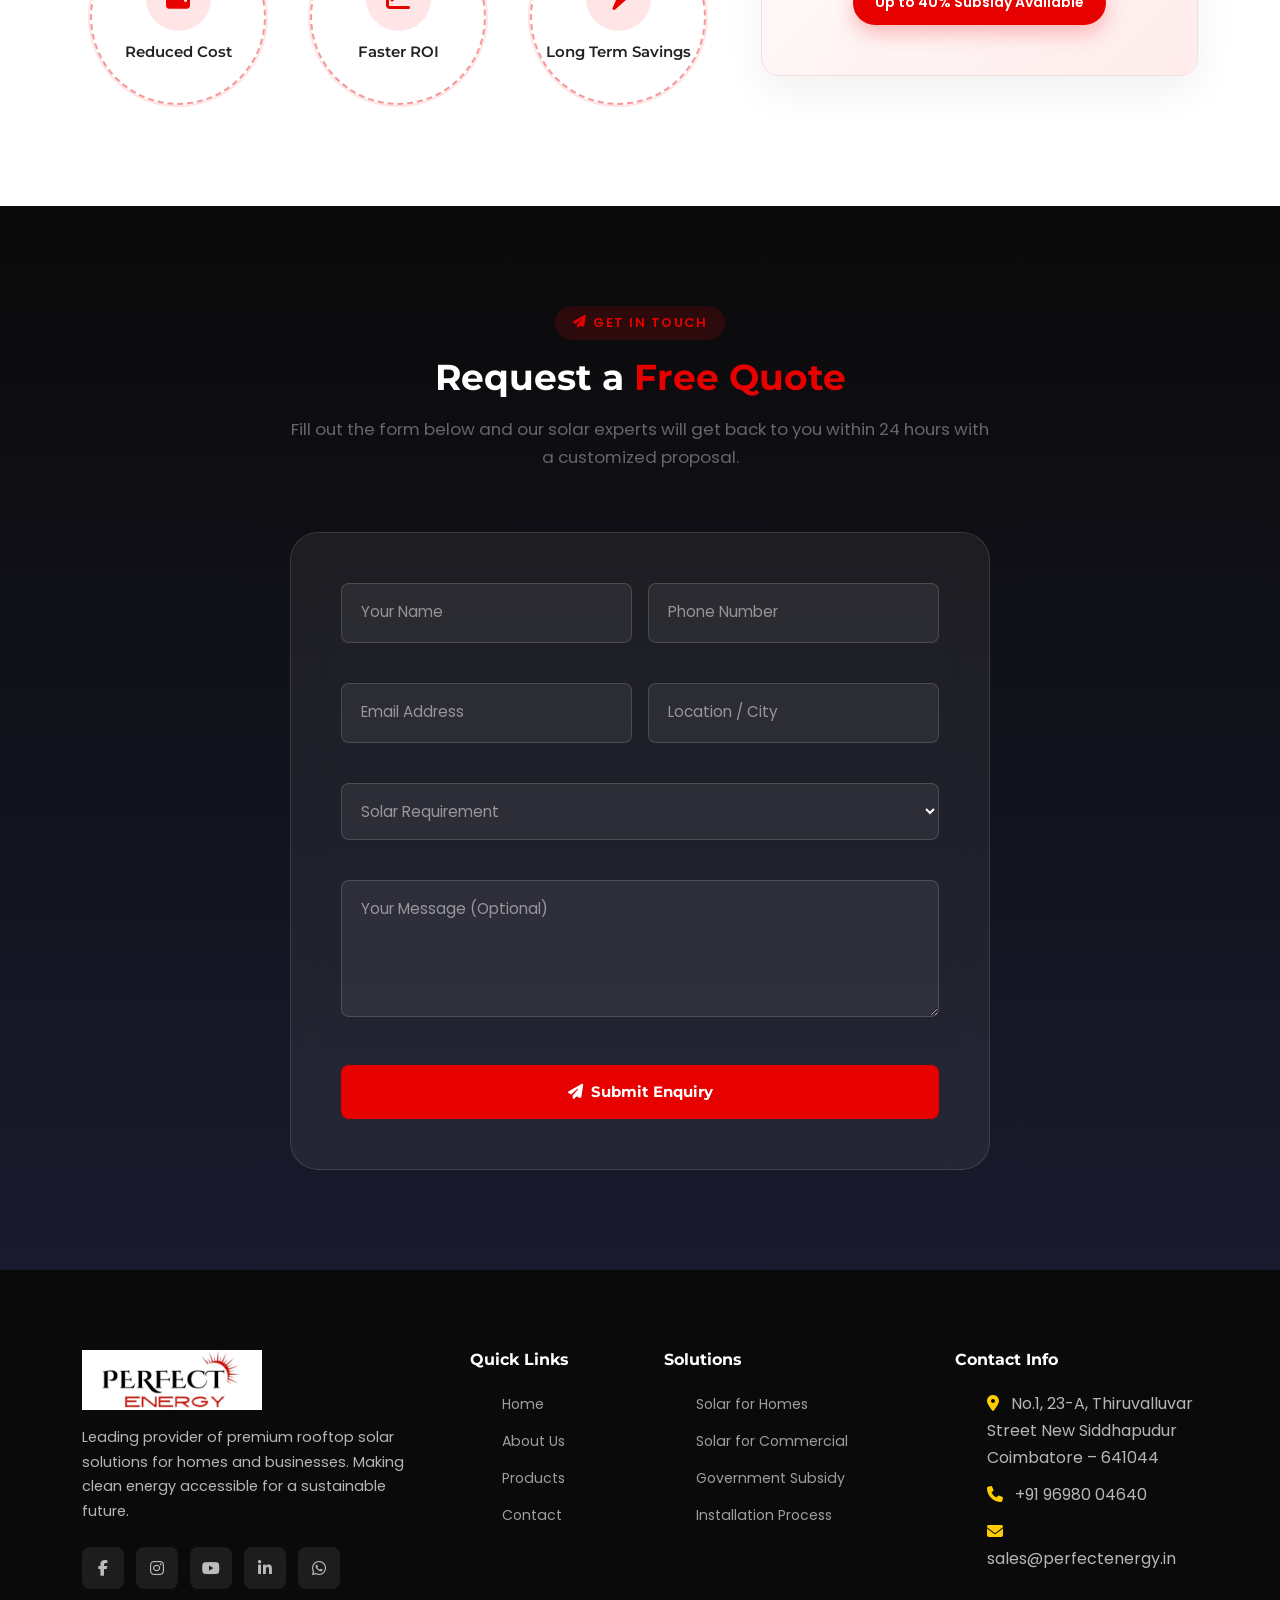
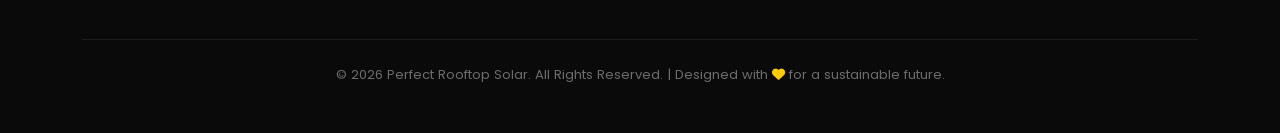
==== commit 1e5ba1db: "website updated 12" ====
--- a/index.html
+++ b/index.html
@@ -68,8 +68,6 @@
       <a href="index.html">Home</a>
       <a href="solar-for-homes.html">Solar for Homes</a>
       <a href="solar-for-commercial.html">Solar for Commercial</a>
-      <a href="#projects">Projects</a>
-      <a href="#testimonials">Testimonials</a>
       <a href="contact.html">Contact</a>
     </div>
   </div>
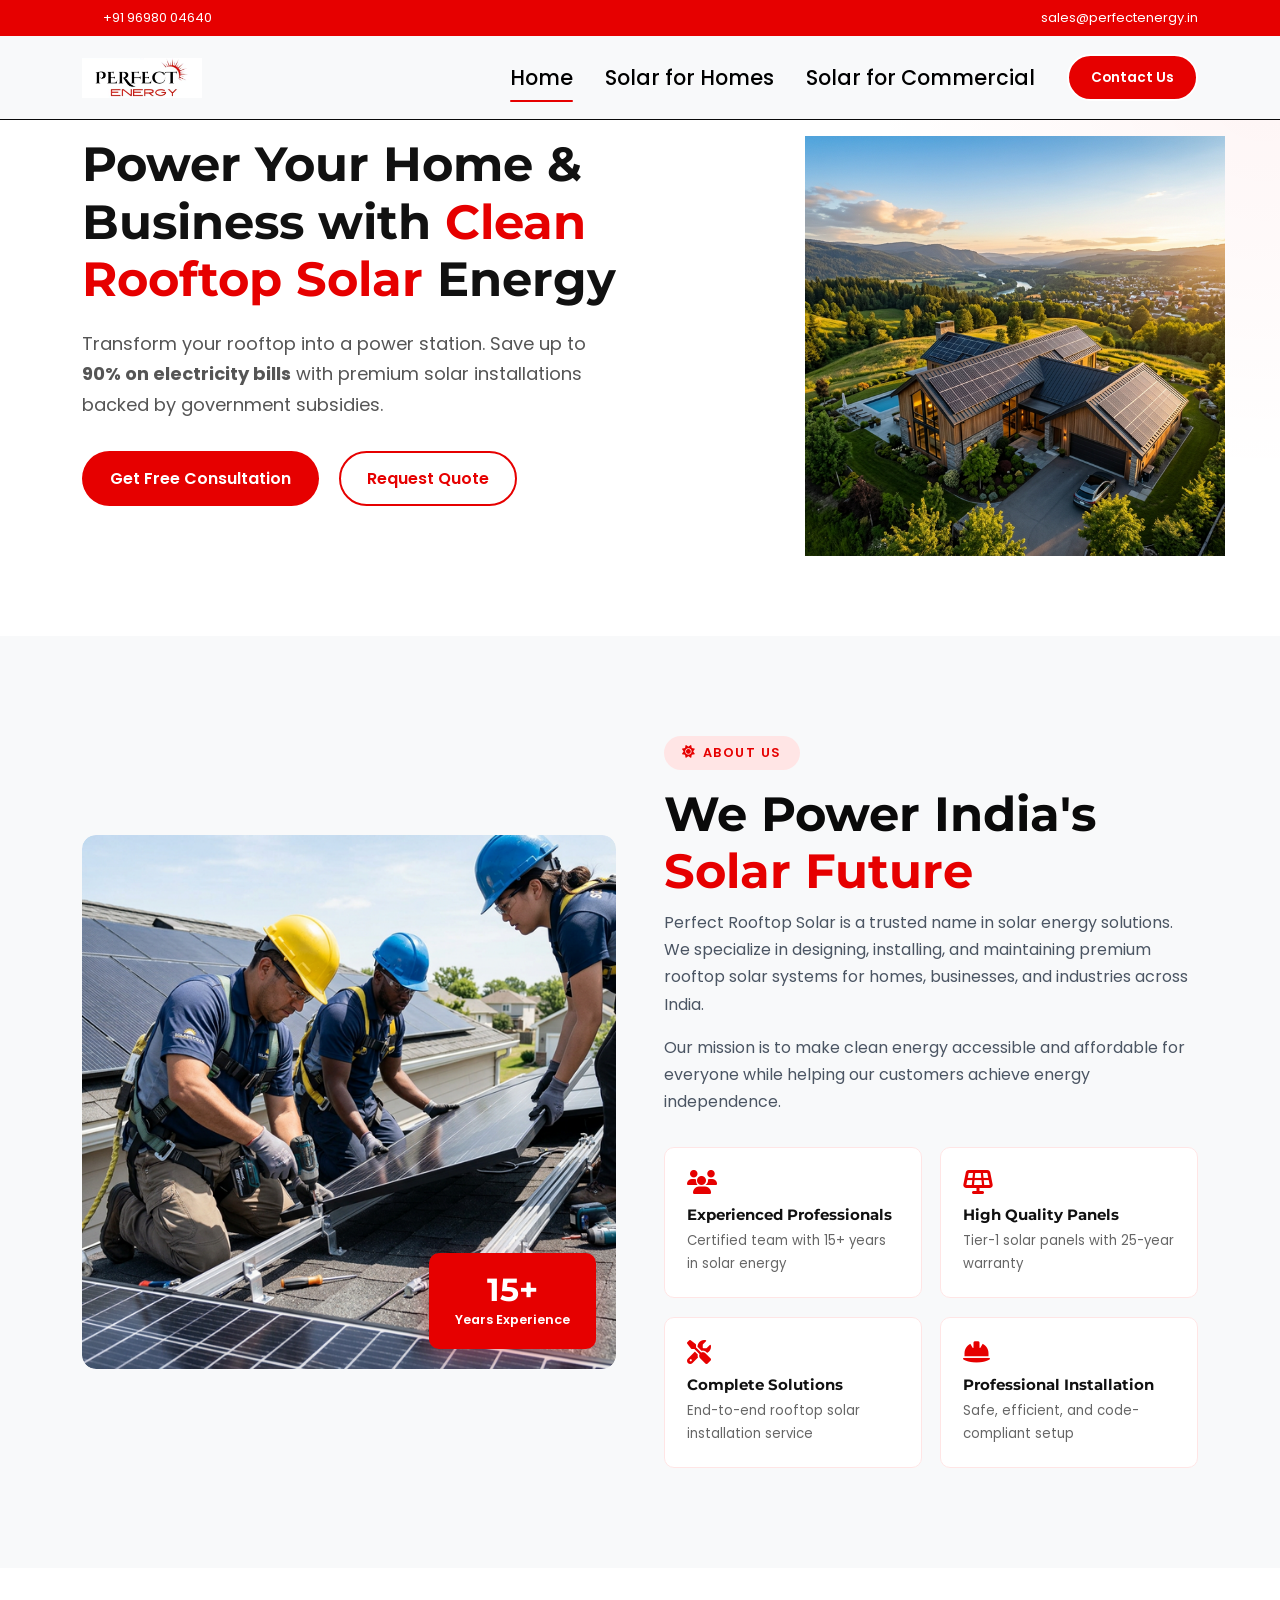
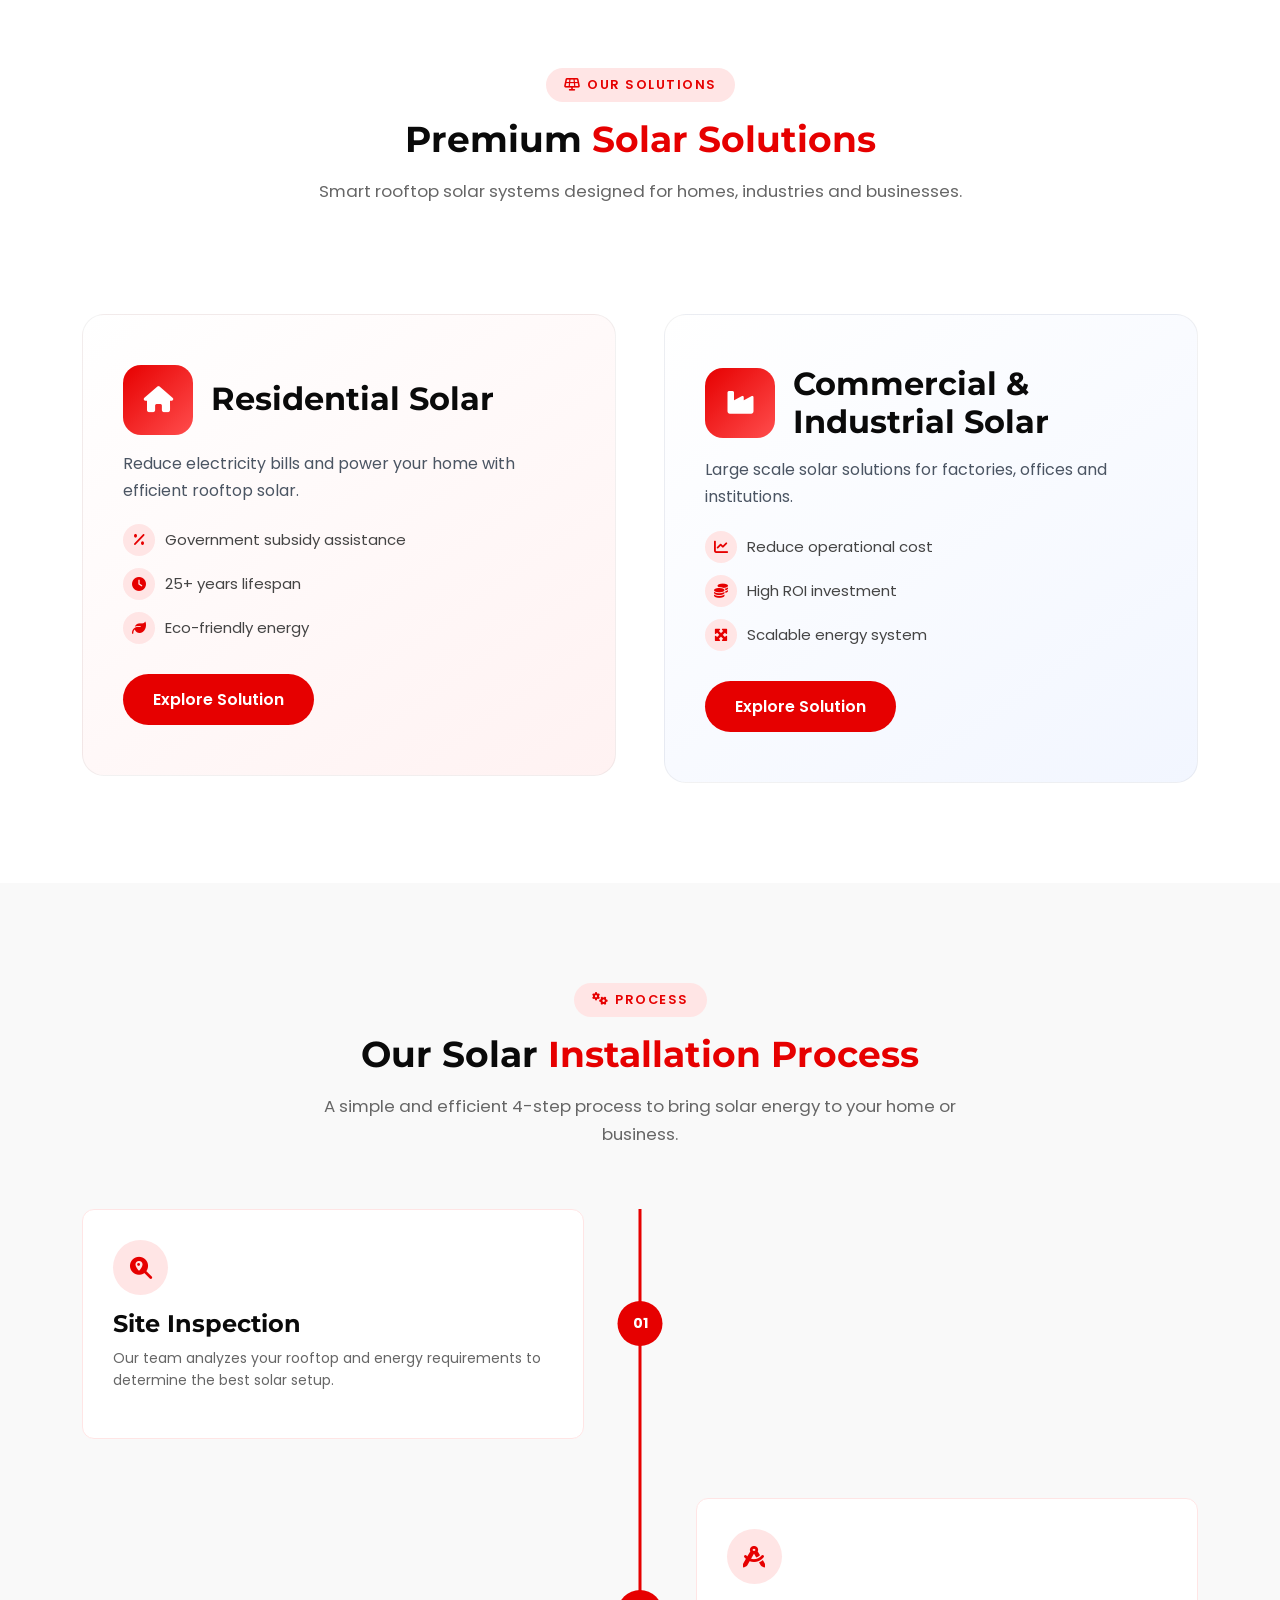
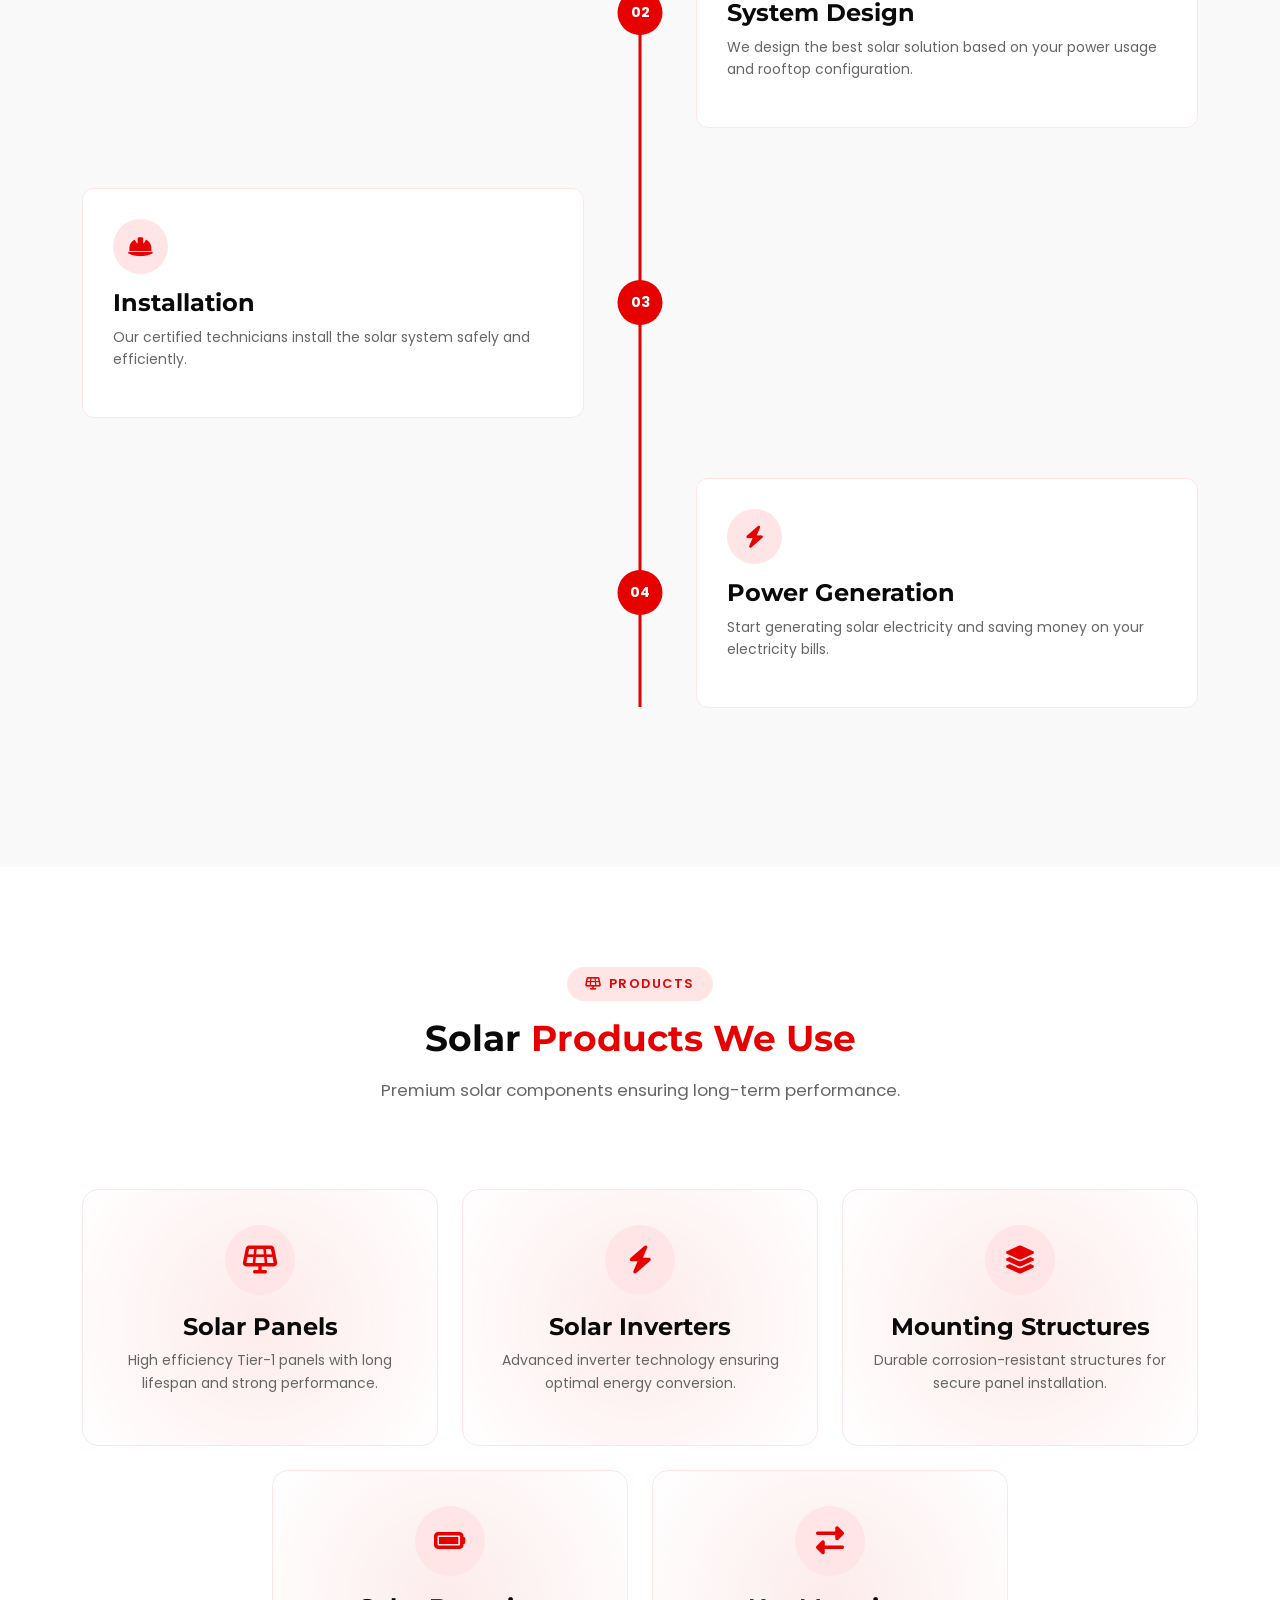
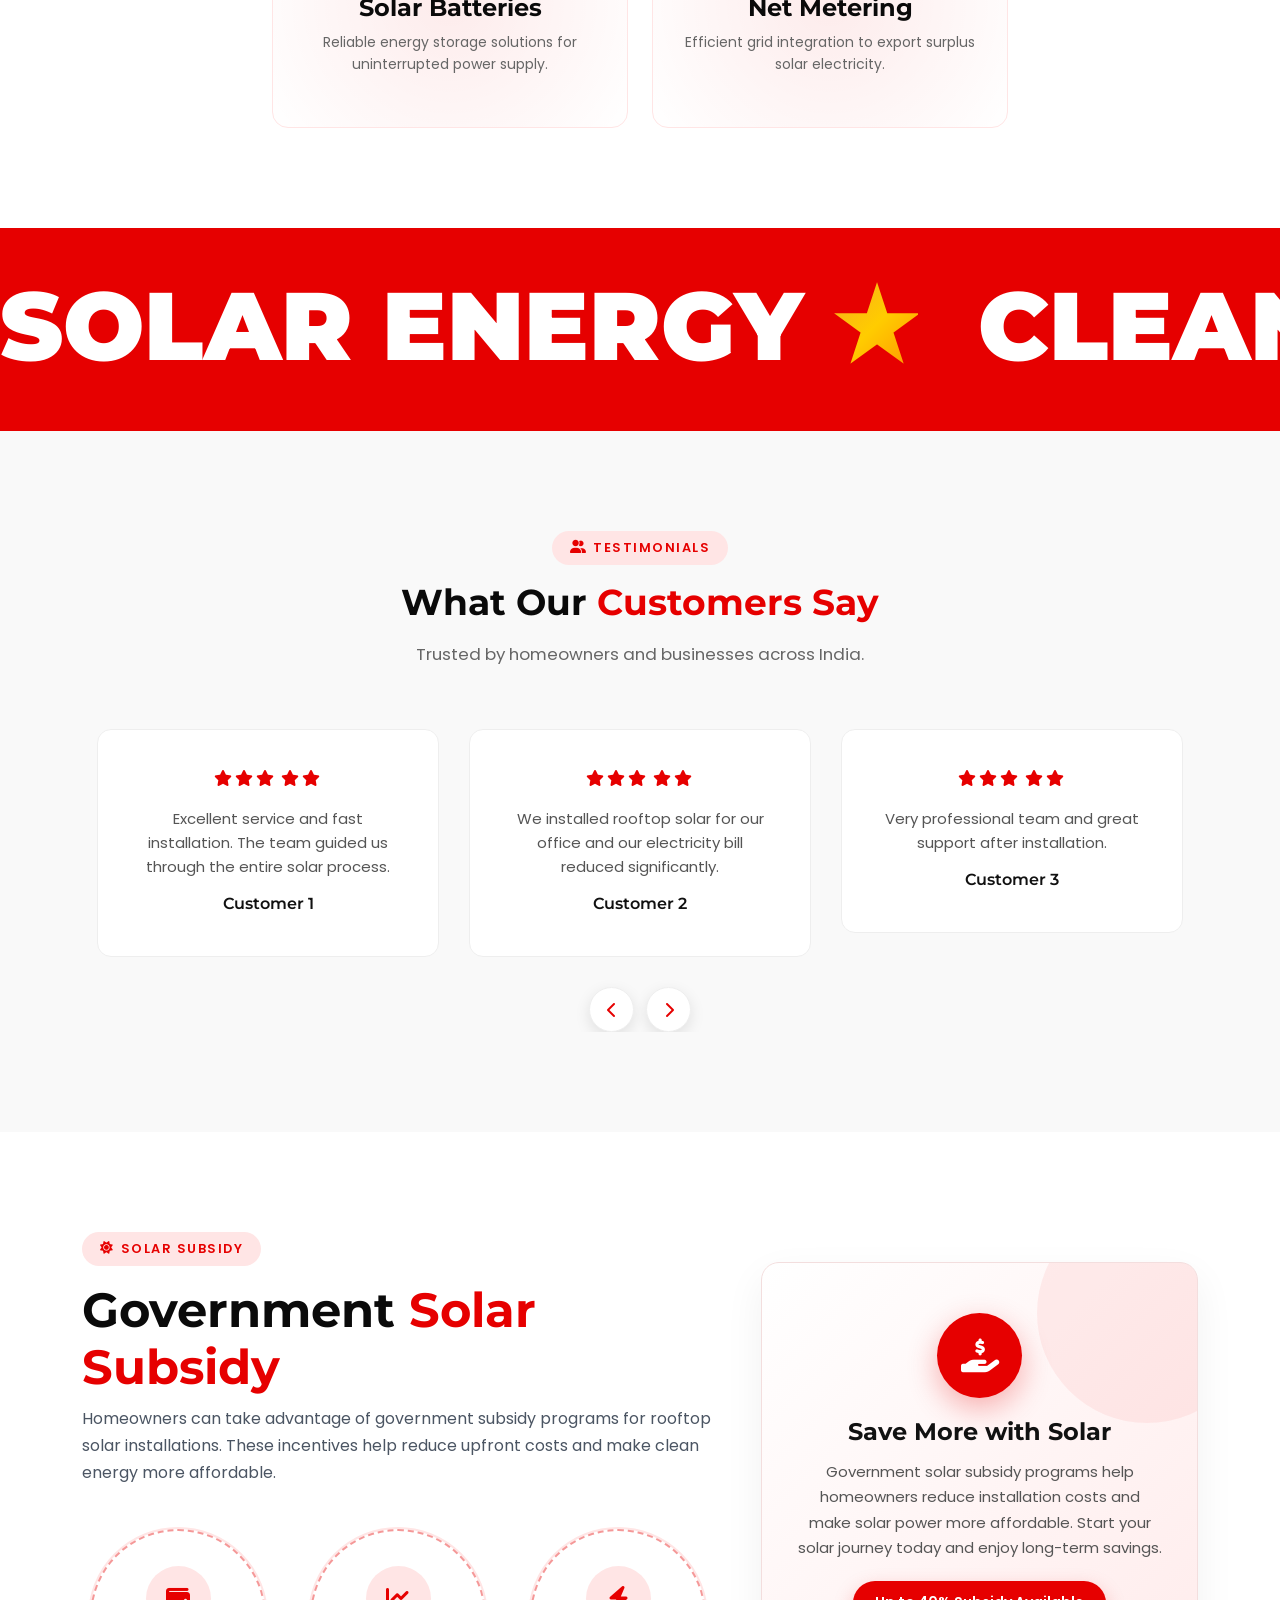
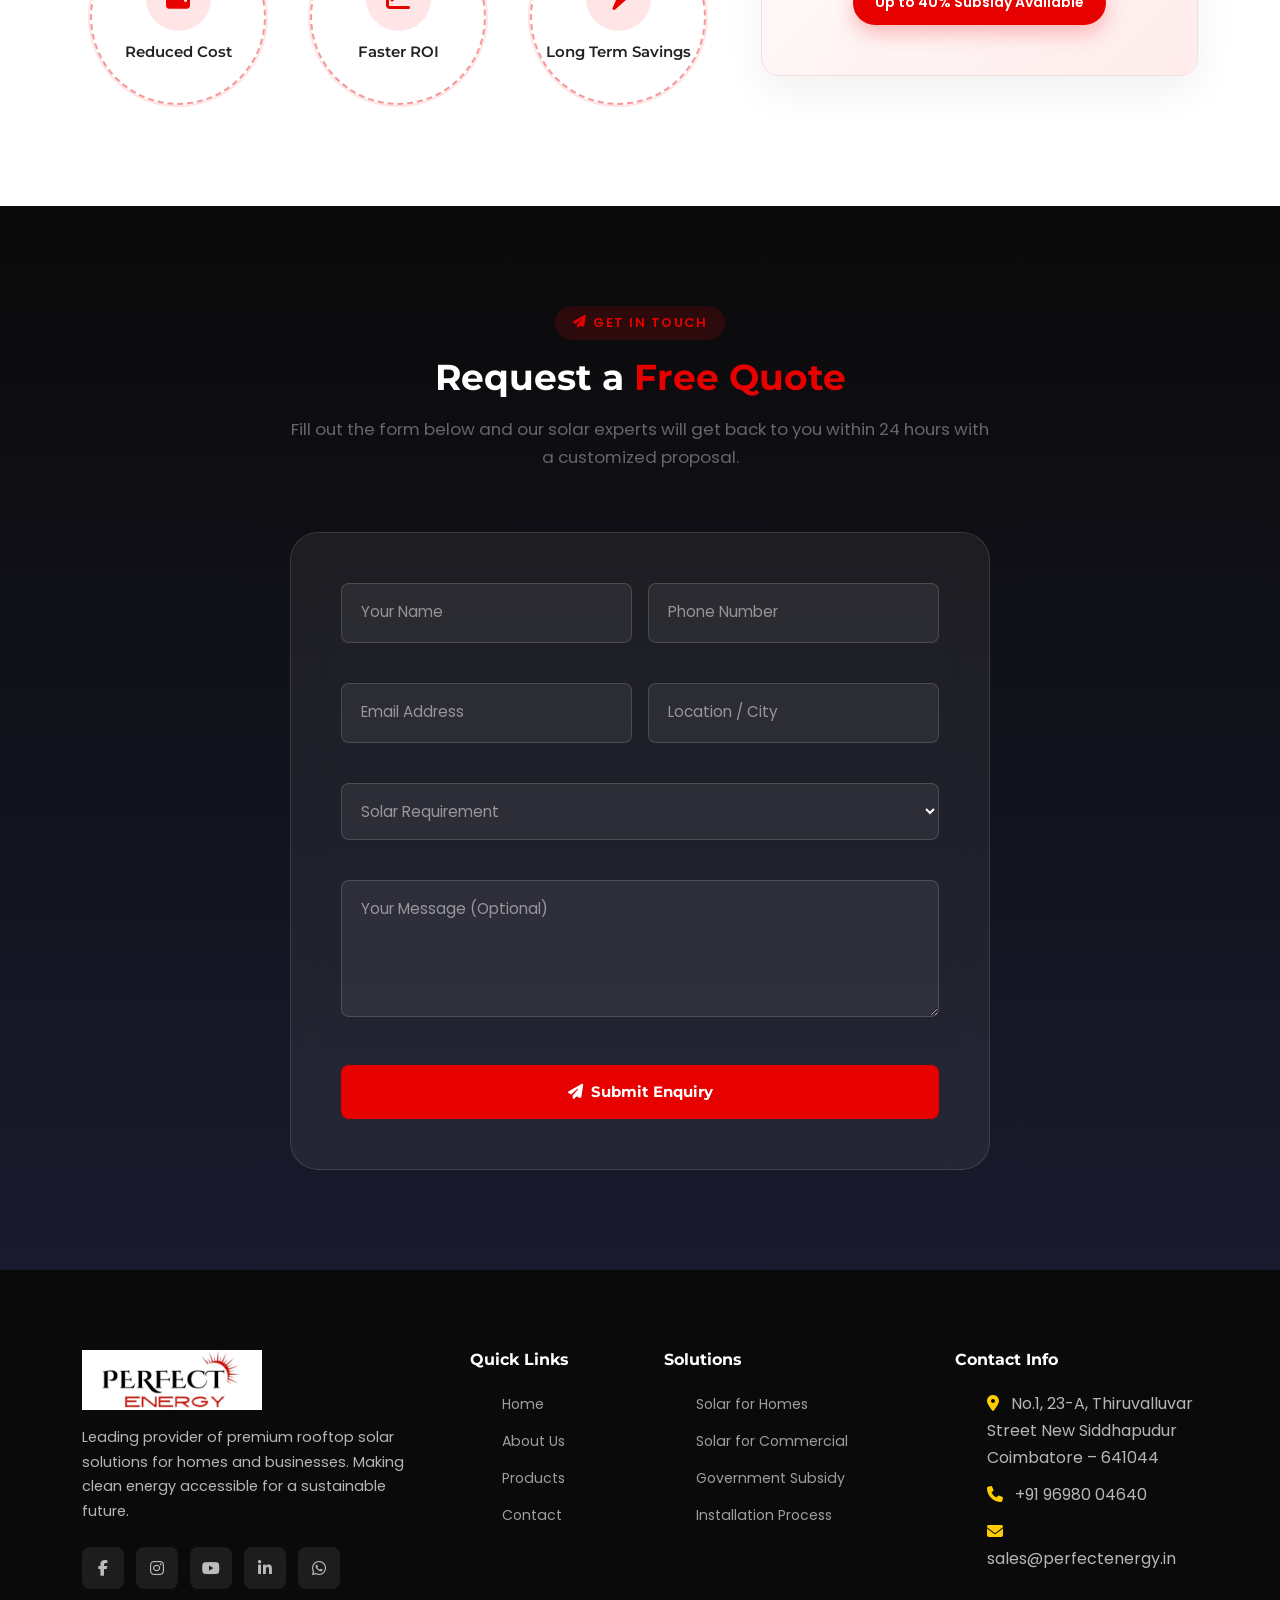
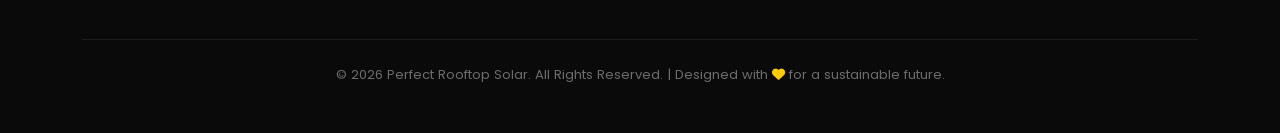
==== commit 05418cbc: "website updated 12" ====
--- a/index.html
+++ b/index.html
@@ -35,6 +35,27 @@
       </div>
 
       <div class="preloader-text">Perfect Rooftop Solar</div>
+
+    </div>
+
+  </div>
+
+  <!-- ===== TOP CONTACT STRIP ===== -->
+  <div class="top-strip">
+
+    <div class="container">
+
+      <div class="top-strip-inner">
+
+        <div class="top-phone">
+          <span><i class="fas fa-phone"></i> +91 96980 04640</span>
+        </div>
+
+        <div class="top-mail">
+          <span><i class="fas fa-envelope"></i> sales@perfectenergy.in</span>
+        </div>
+
+      </div>
 
     </div>
 
@@ -123,6 +144,245 @@
     </div>
   </section>
 
+
+
+  <!-- ==================== ABOUT SECTION ==================== -->
+  <section class="section-padding bg-light" id="about">
+    <div class="container">
+      <div class="row align-items-center g-5">
+        <div class="col-lg-6" data-reveal="left">
+          <div class="about-image-wrapper">
+            <img src="images/solar-about.png" alt="Solar installation team at work" loading="lazy">
+            <div class="about-image-badge">
+              <h3>15+</h3>
+              <p>Years Experience</p>
+            </div>
+          </div>
+        </div>
+        <div class="col-lg-6" data-reveal="right">
+          <div class="section-badge">
+            <i class="fas fa-sun"></i> About Us
+          </div>
+          <h2>We Power India's <span class="text-gradient">Solar Future</span></h2>
+          <p>Perfect Rooftop Solar is a trusted name in solar energy solutions. We specialize in designing, installing,
+            and maintaining premium rooftop solar systems for homes, businesses, and industries across India.</p>
+          <p>Our mission is to make clean energy accessible and affordable for everyone while helping our customers
+            achieve energy independence.</p>
+
+          <div class="about-highlights">
+            <div class="about-highlight-card card-lift" data-reveal="up" data-delay="100">
+              <i class="fas fa-users"></i>
+              <h5>Experienced Professionals</h5>
+              <p>Certified team with 15+ years in solar energy</p>
+            </div>
+            <div class="about-highlight-card card-lift" data-reveal="up" data-delay="200">
+              <i class="fas fa-solar-panel"></i>
+              <h5>High Quality Panels</h5>
+              <p>Tier-1 solar panels with 25-year warranty</p>
+            </div>
+            <div class="about-highlight-card card-lift" data-reveal="up" data-delay="300">
+              <i class="fas fa-tools"></i>
+              <h5>Complete Solutions</h5>
+              <p>End-to-end rooftop solar installation service</p>
+            </div>
+            <div class="about-highlight-card card-lift" data-reveal="up" data-delay="400">
+              <i class="fas fa-hard-hat"></i>
+              <h5>Professional Installation</h5>
+              <p>Safe, efficient, and code-compliant setup</p>
+            </div>
+          </div>
+        </div>
+      </div>
+    </div>
+  </section>
+
+  <section class="solar-solutions-premium section-padding">
+
+    <div class="container">
+
+      <div class="section-header text-center reveal-up">
+        <span class="section-badge">
+          <i class="fas fa-solar-panel"></i> Our Solutions
+        </span>
+        <h2>Premium <span class="text-red">Solar Solutions</span></h2>
+        <p>Smart rooftop solar systems designed for homes, industries and businesses.</p>
+      </div>
+
+      <div class="row g-5 mt-5">
+
+        <!-- Residential -->
+        <div class="col-lg-6">
+          <div class="solution-premium-card reveal-left">
+
+            <div class="solution-head">
+
+              <div class="solution-premium-icon">
+                <i class="fas fa-home"></i>
+              </div>
+
+              <h3>Residential Solar</h3>
+
+            </div>
+
+            <p>
+              Reduce electricity bills and power your home with efficient rooftop solar.
+            </p>
+
+            <ul class="premium-list">
+              <li><i class="fas fa-percent"></i> Government subsidy assistance</li>
+              <li><i class="fas fa-clock"></i> 25+ years lifespan</li>
+              <li><i class="fas fa-leaf"></i> Eco-friendly energy</li>
+            </ul>
+
+            <a href="./solar-for-homes.html" class="premium-btn">Explore Solution</a>
+
+          </div>
+        </div>
+
+
+        <!-- Commercial -->
+        <div class="col-lg-6">
+          <div class="solution-premium-card alt reveal-right">
+
+            <div class="solution-head">
+
+              <div class="solution-premium-icon">
+                <i class="fas fa-industry"></i>
+              </div>
+
+              <h3>Commercial & Industrial Solar</h3>
+
+            </div>
+
+            <p>
+              Large scale solar solutions for factories, offices and institutions.
+            </p>
+
+            <ul class="premium-list">
+              <li><i class="fas fa-chart-line"></i> Reduce operational cost</li>
+              <li><i class="fas fa-coins"></i> High ROI investment</li>
+              <li><i class="fas fa-expand-arrows-alt"></i> Scalable energy system</li>
+            </ul>
+
+            <a href="./solar-for-commercial.html" class="premium-btn">Explore Solution</a>
+
+          </div>
+        </div>
+
+      </div>
+
+    </div>
+  </section>
+
+  <!-- ==================== INSTALLATION PROCESS ==================== -->
+  <section class="process-section section-padding" id="process">
+    <div class="container">
+      <div class="section-header text-center" data-reveal="up">
+        <span class="section-badge"><i class="fas fa-cogs"></i> Process</span>
+        <h2>Our Solar <span class="text-red">Installation Process</span></h2>
+        <p>A simple and efficient 4-step process to bring solar energy to your home or business.</p>
+      </div>
+
+      <div class="process-timeline">
+        <div class="timeline-item" data-reveal="left">
+          <div class="timeline-content card-lift">
+            <div class="timeline-icon"><i class="fas fa-search-location"></i></div>
+            <h4>Site Inspection</h4>
+            <p>Our team analyzes your rooftop and energy requirements to determine the best solar setup.</p>
+          </div>
+          <div class="timeline-number">01</div>
+        </div>
+
+        <div class="timeline-item" data-reveal="right" data-delay="100">
+          <div class="timeline-content card-lift">
+            <div class="timeline-icon"><i class="fas fa-drafting-compass"></i></div>
+            <h4>System Design</h4>
+            <p>We design the best solar solution based on your power usage and rooftop configuration.</p>
+          </div>
+          <div class="timeline-number">02</div>
+        </div>
+
+        <div class="timeline-item" data-reveal="left" data-delay="200">
+          <div class="timeline-content card-lift">
+            <div class="timeline-icon"><i class="fas fa-hard-hat"></i></div>
+            <h4>Installation</h4>
+            <p>Our certified technicians install the solar system safely and efficiently.</p>
+          </div>
+          <div class="timeline-number">03</div>
+        </div>
+
+        <div class="timeline-item" data-reveal="right" data-delay="300">
+          <div class="timeline-content card-lift">
+            <div class="timeline-icon"><i class="fas fa-bolt"></i></div>
+            <h4>Power Generation</h4>
+            <p>Start generating solar electricity and saving money on your electricity bills.</p>
+          </div>
+          <div class="timeline-number">04</div>
+        </div>
+      </div>
+    </div>
+  </section>
+
+  <!-- ==================== SOLAR PRODUCTS ==================== -->
+  <section class="products-modern section-padding bg-white" id="products">
+
+    <div class="container">
+
+      <div class="section-header text-center">
+        <span class="section-badge"><i class="fas fa-solar-panel"></i> Products</span>
+        <h2>Solar <span class="text-red">Products We Use</span></h2>
+        <p>Premium solar components ensuring long-term performance.</p>
+      </div>
+
+      <div class="row g-4 justify-content-center mt-5">
+
+        <!-- Row 1 -->
+        <div class="col-lg-4 col-md-6">
+          <div class="product-modern">
+            <div class="icon-wrap"><i class="fas fa-solar-panel"></i></div>
+            <h4>Solar Panels</h4>
+            <p>High efficiency Tier-1 panels with long lifespan and strong performance.</p>
+          </div>
+        </div>
+
+        <div class="col-lg-4 col-md-6">
+          <div class="product-modern">
+            <div class="icon-wrap"><i class="fas fa-bolt"></i></div>
+            <h4>Solar Inverters</h4>
+            <p>Advanced inverter technology ensuring optimal energy conversion.</p>
+          </div>
+        </div>
+
+        <div class="col-lg-4 col-md-6">
+          <div class="product-modern">
+            <div class="icon-wrap"><i class="fas fa-layer-group"></i></div>
+            <h4>Mounting Structures</h4>
+            <p>Durable corrosion-resistant structures for secure panel installation.</p>
+          </div>
+        </div>
+
+        <!-- Row 2 (centered automatically) -->
+        <div class="col-lg-4 col-md-6">
+          <div class="product-modern">
+            <div class="icon-wrap"><i class="fas fa-battery-full"></i></div>
+            <h4>Solar Batteries</h4>
+            <p>Reliable energy storage solutions for uninterrupted power supply.</p>
+          </div>
+        </div>
+
+        <div class="col-lg-4 col-md-6">
+          <div class="product-modern">
+            <div class="icon-wrap"><i class="fas fa-exchange-alt"></i></div>
+            <h4>Net Metering</h4>
+            <p>Efficient grid integration to export surplus solar electricity.</p>
+          </div>
+        </div>
+
+      </div>
+
+    </div>
+  </section>
+
   <!-- ==================== SCROLLING TEXT ==================== -->
   <div class="scroll-text-section">
     <div class="scroll-text-track">
@@ -136,243 +396,6 @@
       <h2>SAVE ENERGY <span>★</span></h2>
     </div>
   </div>
-
-  <!-- ==================== ABOUT SECTION ==================== -->
-  <section class="section-padding bg-light" id="about">
-    <div class="container">
-      <div class="row align-items-center g-5">
-        <div class="col-lg-6" data-reveal="left">
-          <div class="about-image-wrapper">
-            <img src="images/solar-about.png" alt="Solar installation team at work" loading="lazy">
-            <div class="about-image-badge">
-              <h3>15+</h3>
-              <p>Years Experience</p>
-            </div>
-          </div>
-        </div>
-        <div class="col-lg-6" data-reveal="right">
-          <div class="section-badge">
-            <i class="fas fa-sun"></i> About Us
-          </div>
-          <h2>We Power India's <span class="text-gradient">Solar Future</span></h2>
-          <p>Perfect Rooftop Solar is a trusted name in solar energy solutions. We specialize in designing, installing,
-            and maintaining premium rooftop solar systems for homes, businesses, and industries across India.</p>
-          <p>Our mission is to make clean energy accessible and affordable for everyone while helping our customers
-            achieve energy independence.</p>
-
-          <div class="about-highlights">
-            <div class="about-highlight-card card-lift" data-reveal="up" data-delay="100">
-              <i class="fas fa-users"></i>
-              <h5>Experienced Professionals</h5>
-              <p>Certified team with 15+ years in solar energy</p>
-            </div>
-            <div class="about-highlight-card card-lift" data-reveal="up" data-delay="200">
-              <i class="fas fa-solar-panel"></i>
-              <h5>High Quality Panels</h5>
-              <p>Tier-1 solar panels with 25-year warranty</p>
-            </div>
-            <div class="about-highlight-card card-lift" data-reveal="up" data-delay="300">
-              <i class="fas fa-tools"></i>
-              <h5>Complete Solutions</h5>
-              <p>End-to-end rooftop solar installation service</p>
-            </div>
-            <div class="about-highlight-card card-lift" data-reveal="up" data-delay="400">
-              <i class="fas fa-hard-hat"></i>
-              <h5>Professional Installation</h5>
-              <p>Safe, efficient, and code-compliant setup</p>
-            </div>
-          </div>
-        </div>
-      </div>
-    </div>
-  </section>
-
-  <section class="solar-solutions-premium section-padding">
-
-    <div class="container">
-
-      <div class="section-header text-center reveal-up">
-        <span class="section-badge">
-          <i class="fas fa-solar-panel"></i> Our Solutions
-        </span>
-        <h2>Premium <span class="text-red">Solar Solutions</span></h2>
-        <p>Smart rooftop solar systems designed for homes, industries and businesses.</p>
-      </div>
-
-      <div class="row g-5 mt-5">
-
-        <!-- Residential -->
-        <div class="col-lg-6">
-          <div class="solution-premium-card reveal-left">
-
-            <div class="solution-head">
-
-              <div class="solution-premium-icon">
-                <i class="fas fa-home"></i>
-              </div>
-
-              <h3>Residential Solar</h3>
-
-            </div>
-
-            <p>
-              Reduce electricity bills and power your home with efficient rooftop solar.
-            </p>
-
-            <ul class="premium-list">
-              <li><i class="fas fa-percent"></i> Government subsidy assistance</li>
-              <li><i class="fas fa-clock"></i> 25+ years lifespan</li>
-              <li><i class="fas fa-leaf"></i> Eco-friendly energy</li>
-            </ul>
-
-            <a href="./solar-for-homes.html" class="premium-btn">Explore Solution</a>
-
-          </div>
-        </div>
-
-
-        <!-- Commercial -->
-        <div class="col-lg-6">
-          <div class="solution-premium-card alt reveal-right">
-
-            <div class="solution-head">
-
-              <div class="solution-premium-icon">
-                <i class="fas fa-industry"></i>
-              </div>
-
-              <h3>Commercial & Industrial Solar</h3>
-
-            </div>
-
-            <p>
-              Large scale solar solutions for factories, offices and institutions.
-            </p>
-
-            <ul class="premium-list">
-              <li><i class="fas fa-chart-line"></i> Reduce operational cost</li>
-              <li><i class="fas fa-coins"></i> High ROI investment</li>
-              <li><i class="fas fa-expand-arrows-alt"></i> Scalable energy system</li>
-            </ul>
-
-            <a href="./solar-for-commercial.html" class="premium-btn">Explore Solution</a>
-
-          </div>
-        </div>
-
-      </div>
-
-    </div>
-  </section>
-
-  <!-- ==================== INSTALLATION PROCESS ==================== -->
-  <section class="process-section section-padding" id="process">
-    <div class="container">
-      <div class="section-header text-center" data-reveal="up">
-        <span class="section-badge"><i class="fas fa-cogs"></i> Process</span>
-        <h2>Our Solar <span class="text-red">Installation Process</span></h2>
-        <p>A simple and efficient 4-step process to bring solar energy to your home or business.</p>
-      </div>
-
-      <div class="process-timeline">
-        <div class="timeline-item" data-reveal="left">
-          <div class="timeline-content card-lift">
-            <div class="timeline-icon"><i class="fas fa-search-location"></i></div>
-            <h4>Site Inspection</h4>
-            <p>Our team analyzes your rooftop and energy requirements to determine the best solar setup.</p>
-          </div>
-          <div class="timeline-number">01</div>
-        </div>
-
-        <div class="timeline-item" data-reveal="right" data-delay="100">
-          <div class="timeline-content card-lift">
-            <div class="timeline-icon"><i class="fas fa-drafting-compass"></i></div>
-            <h4>System Design</h4>
-            <p>We design the best solar solution based on your power usage and rooftop configuration.</p>
-          </div>
-          <div class="timeline-number">02</div>
-        </div>
-
-        <div class="timeline-item" data-reveal="left" data-delay="200">
-          <div class="timeline-content card-lift">
-            <div class="timeline-icon"><i class="fas fa-hard-hat"></i></div>
-            <h4>Installation</h4>
-            <p>Our certified technicians install the solar system safely and efficiently.</p>
-          </div>
-          <div class="timeline-number">03</div>
-        </div>
-
-        <div class="timeline-item" data-reveal="right" data-delay="300">
-          <div class="timeline-content card-lift">
-            <div class="timeline-icon"><i class="fas fa-bolt"></i></div>
-            <h4>Power Generation</h4>
-            <p>Start generating solar electricity and saving money on your electricity bills.</p>
-          </div>
-          <div class="timeline-number">04</div>
-        </div>
-      </div>
-    </div>
-  </section>
-
-  <!-- ==================== SOLAR PRODUCTS ==================== -->
-  <section class="products-modern section-padding bg-white" id="products">
-
-    <div class="container">
-
-      <div class="section-header text-center">
-        <span class="section-badge"><i class="fas fa-solar-panel"></i> Products</span>
-        <h2>Solar <span class="text-red">Products We Use</span></h2>
-        <p>Premium solar components ensuring long-term performance.</p>
-      </div>
-
-      <div class="row g-4 justify-content-center mt-5">
-
-        <!-- Row 1 -->
-        <div class="col-lg-4 col-md-6">
-          <div class="product-modern">
-            <div class="icon-wrap"><i class="fas fa-solar-panel"></i></div>
-            <h4>Solar Panels</h4>
-            <p>High efficiency Tier-1 panels with long lifespan and strong performance.</p>
-          </div>
-        </div>
-
-        <div class="col-lg-4 col-md-6">
-          <div class="product-modern">
-            <div class="icon-wrap"><i class="fas fa-bolt"></i></div>
-            <h4>Solar Inverters</h4>
-            <p>Advanced inverter technology ensuring optimal energy conversion.</p>
-          </div>
-        </div>
-
-        <div class="col-lg-4 col-md-6">
-          <div class="product-modern">
-            <div class="icon-wrap"><i class="fas fa-layer-group"></i></div>
-            <h4>Mounting Structures</h4>
-            <p>Durable corrosion-resistant structures for secure panel installation.</p>
-          </div>
-        </div>
-
-        <!-- Row 2 (centered automatically) -->
-        <div class="col-lg-4 col-md-6">
-          <div class="product-modern">
-            <div class="icon-wrap"><i class="fas fa-battery-full"></i></div>
-            <h4>Solar Batteries</h4>
-            <p>Reliable energy storage solutions for uninterrupted power supply.</p>
-          </div>
-        </div>
-
-        <div class="col-lg-4 col-md-6">
-          <div class="product-modern">
-            <div class="icon-wrap"><i class="fas fa-exchange-alt"></i></div>
-            <h4>Net Metering</h4>
-            <p>Efficient grid integration to export surplus solar electricity.</p>
-          </div>
-        </div>
-
-      </div>
-
-    </div>
-  </section>
   <!-- ==================== TESTIMONIALS (Pure CSS/JS Carousel) ==================== -->
   <section class="testimonials section-padding" id="testimonials">
     <div class="container">
